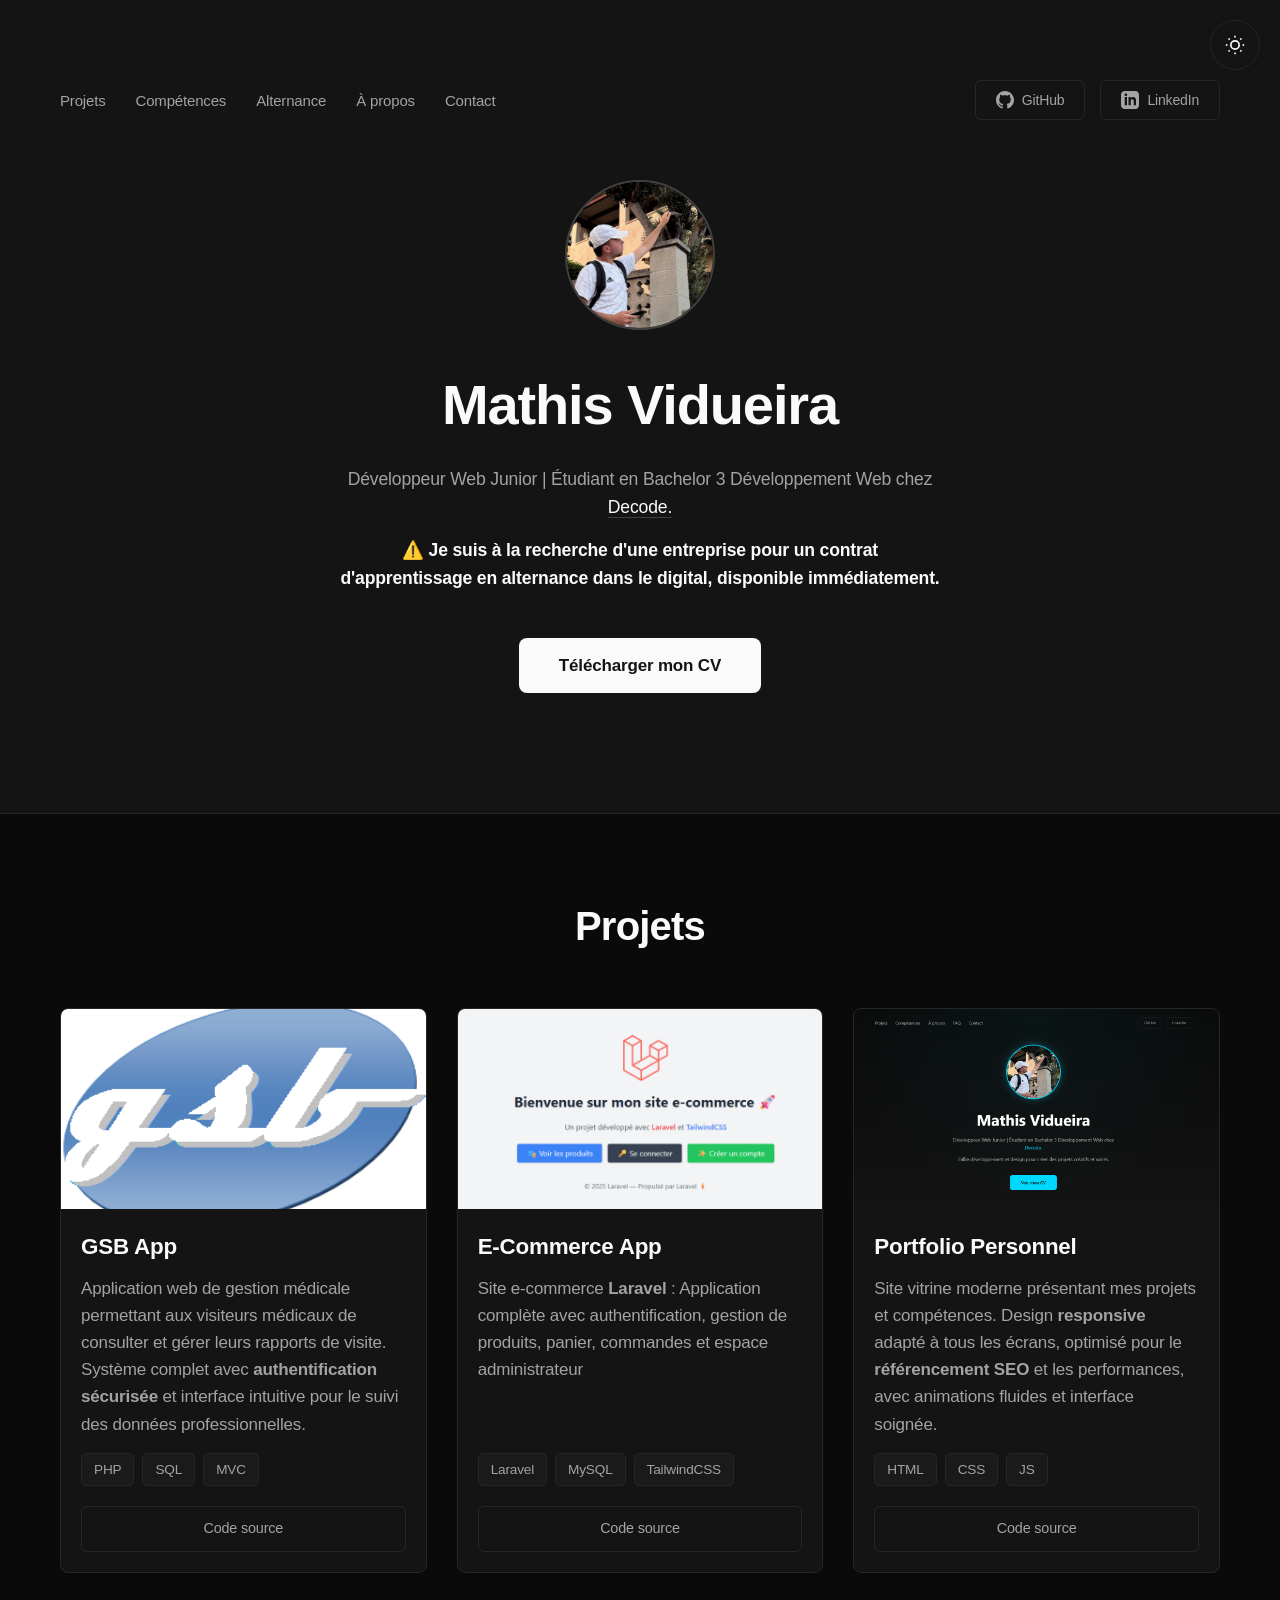
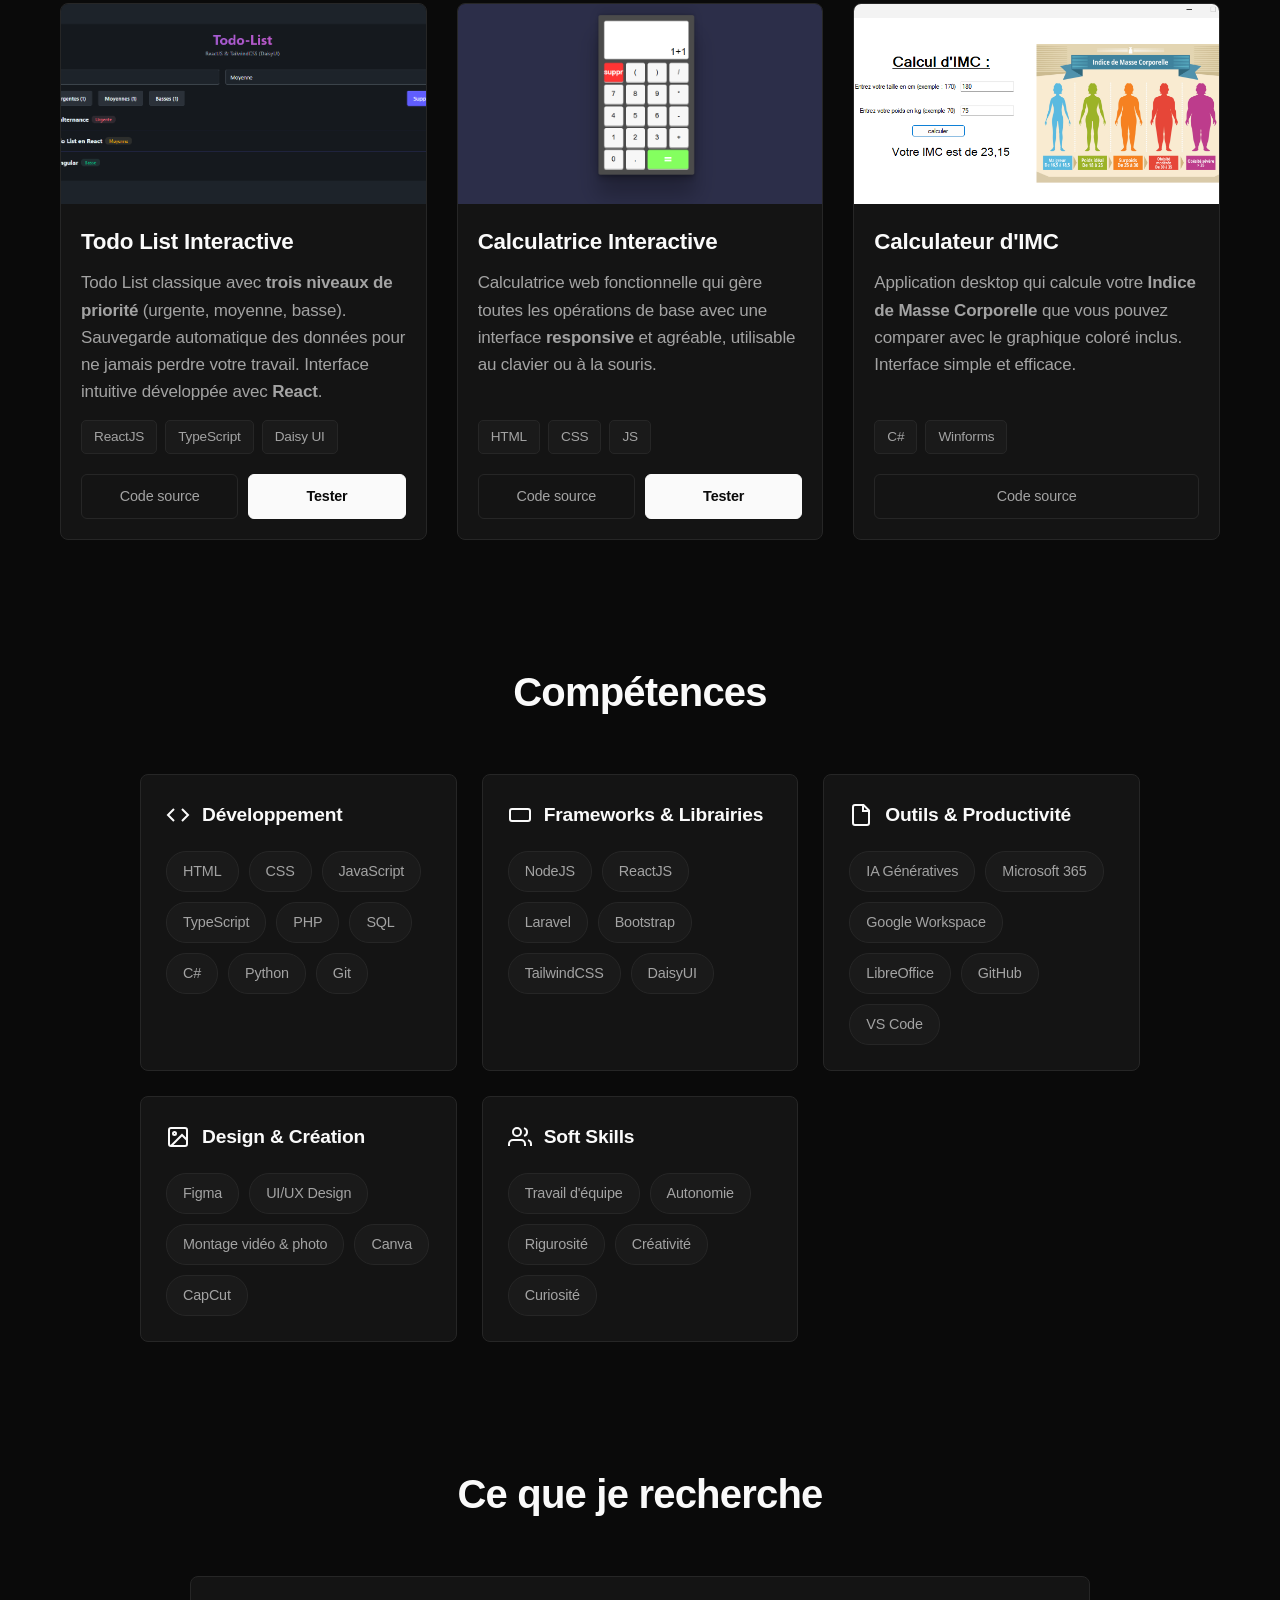
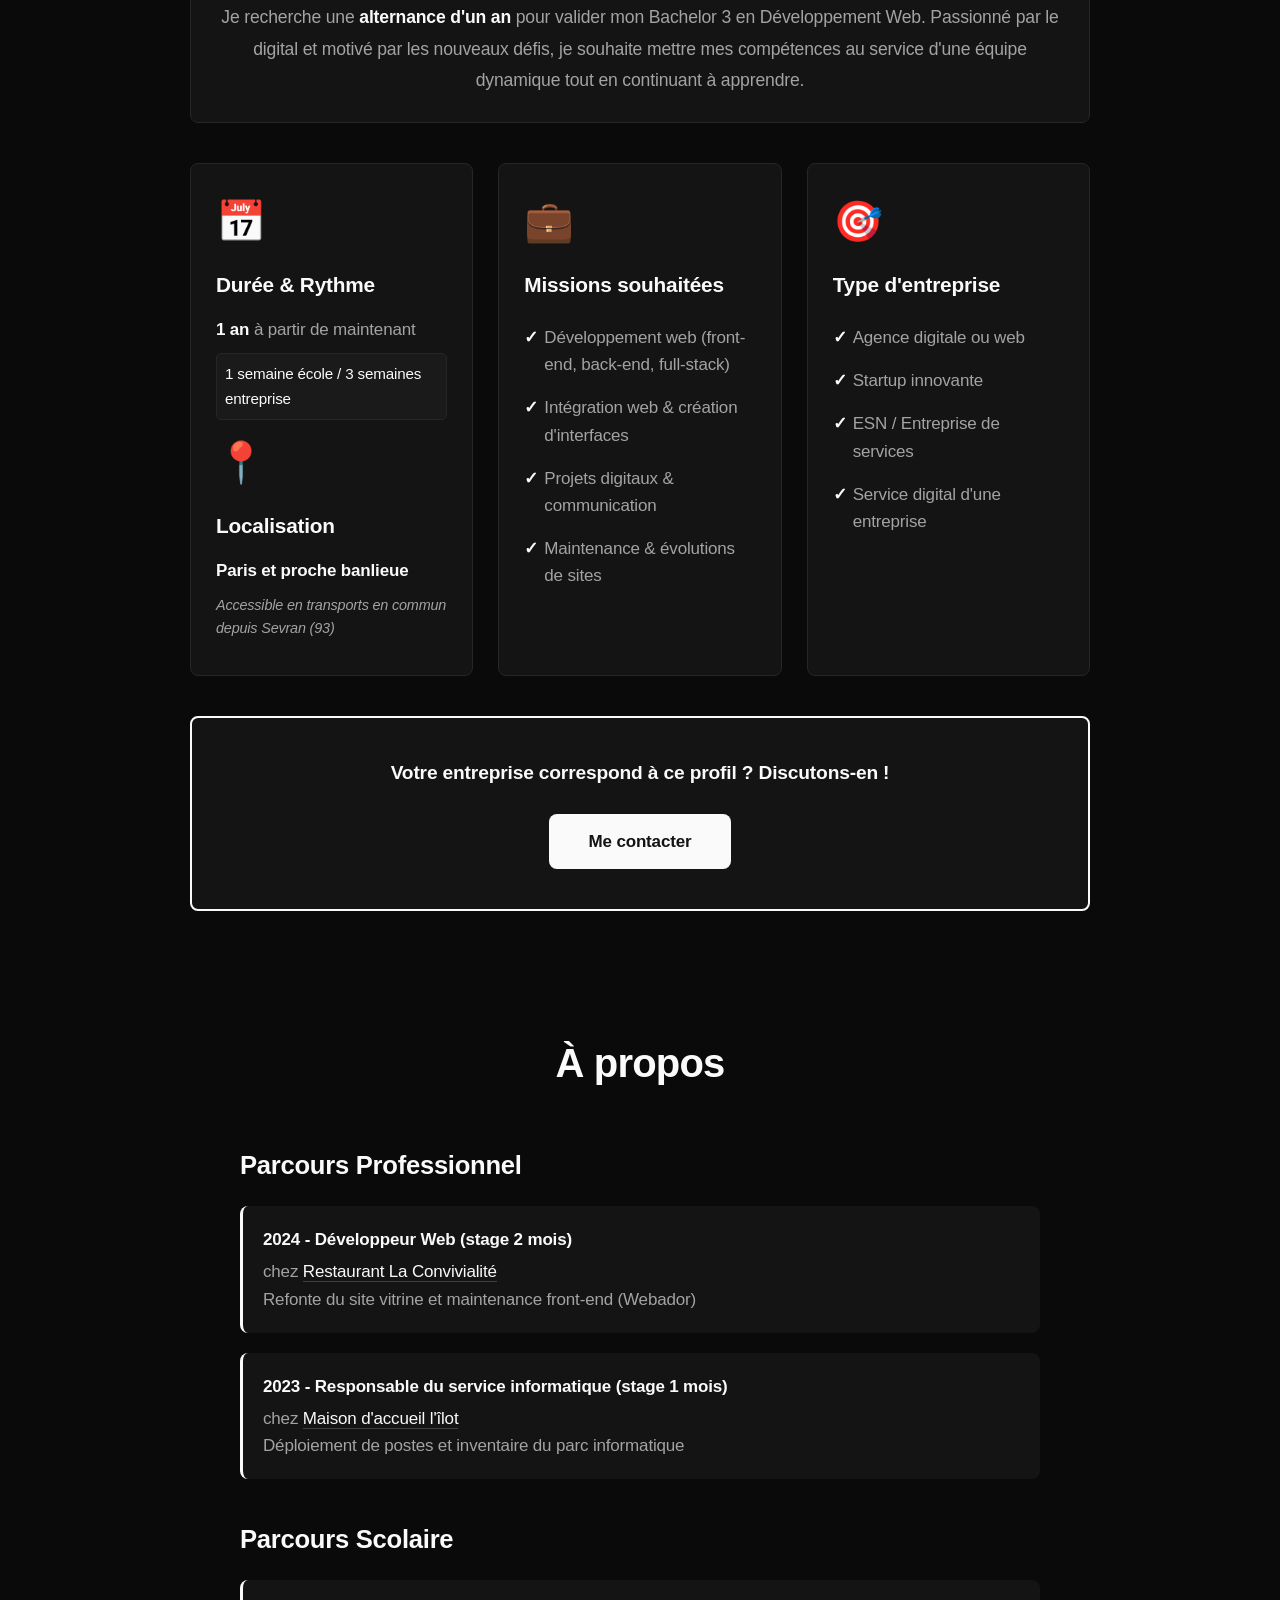
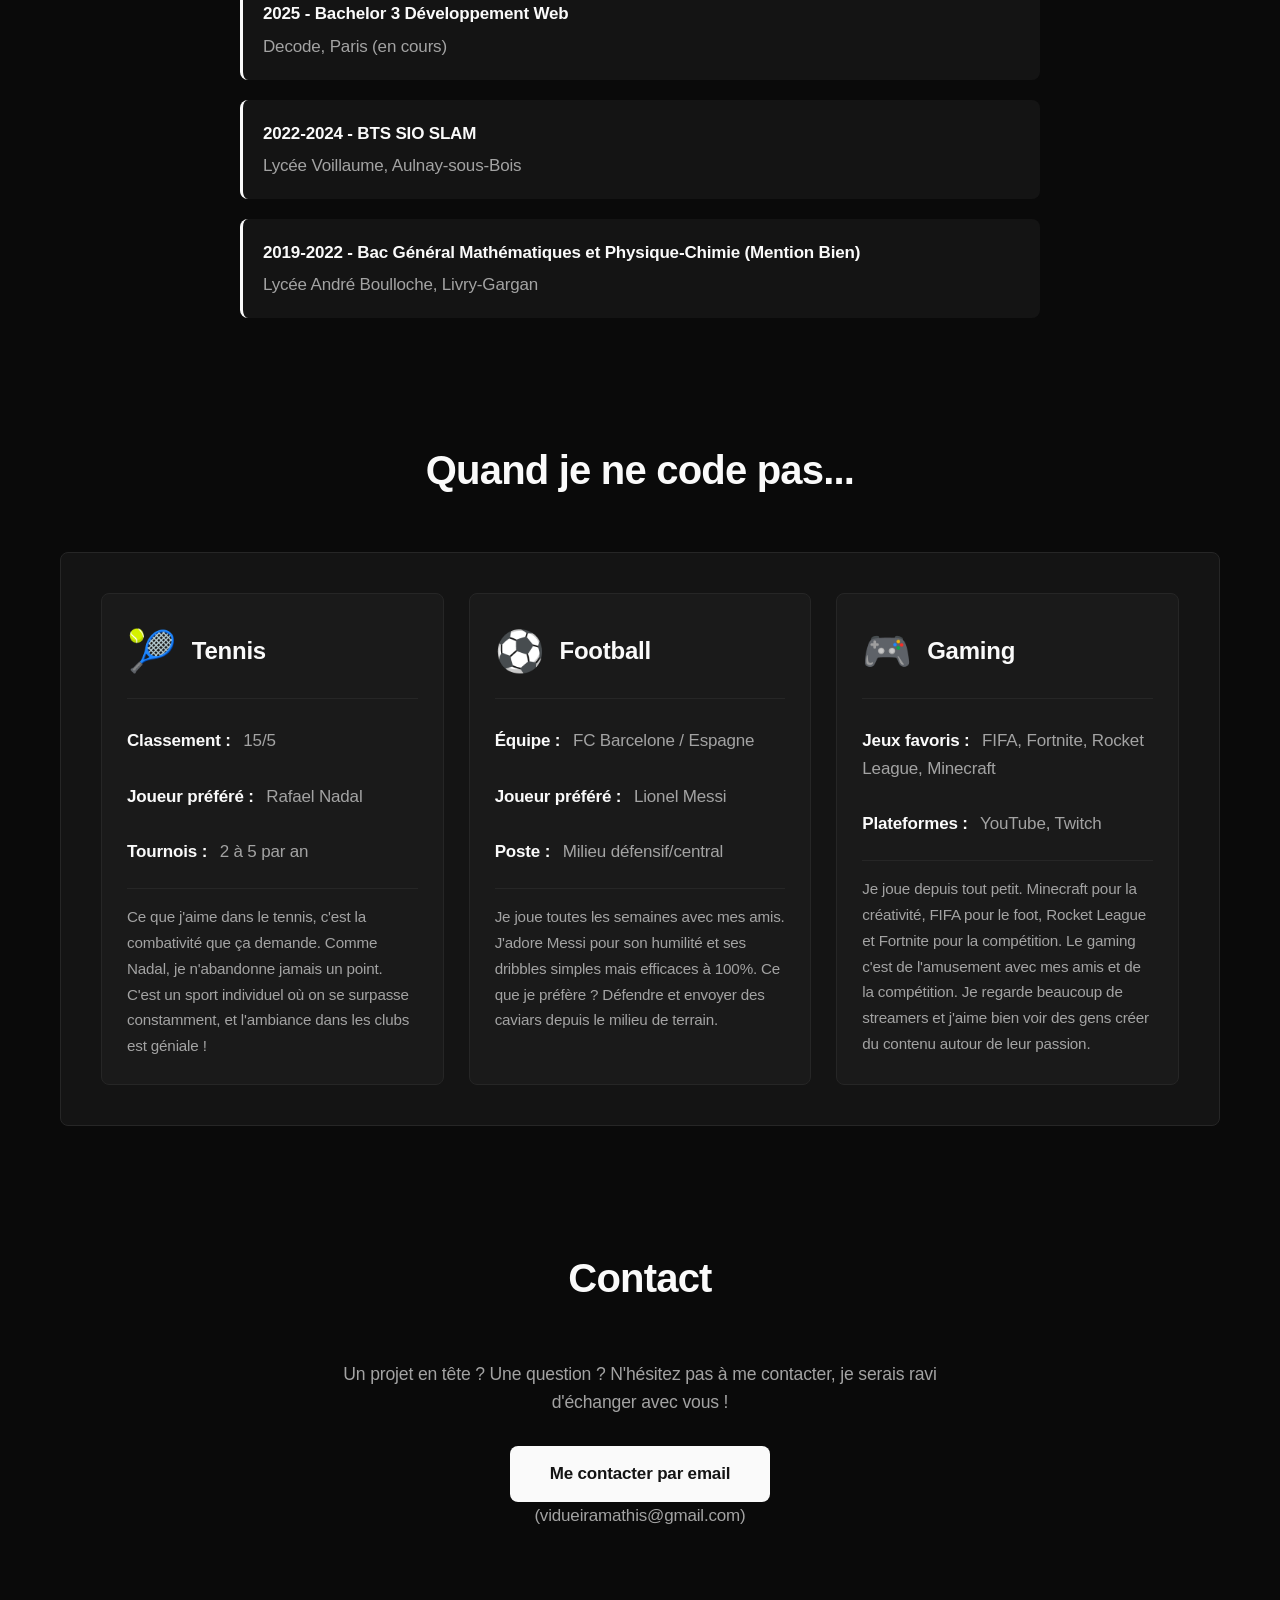
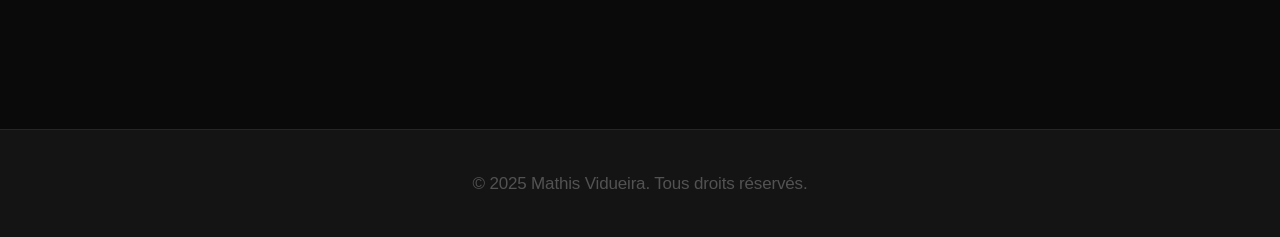
==== index.html @ 39fc4bf5 "new title & favicon" ====
<!DOCTYPE html>
<html lang="fr">
<head>
  <meta charset="UTF-8">
  <meta name="viewport" content="width=device-width, initial-scale=1.0">
  <title>Mathis Vidueira Portfolio</title>
  <meta name="description" content="Portfolio de Mathis Vidueira, développeur web junior. Découvrez ses projets, compétences, parcours et contactez-le.">
  
  <!-- Favicon -->
  <link rel="icon" href="images/favicon/favicon.ico" type="image/x-icon">
  
  <!-- Open Graph pour partage sur réseaux sociaux -->
  <meta property="og:title" content="Mathis Vidueira - Développeur Web Junior">
  <meta property="og:description" content="Portfolio de Mathis Vidueira, développeur web junior passionné par la création de sites modernes et performants.">
  <meta property="og:image" content="https://mathisvidueira.github.io/images/og-image.jpg">
  <meta property="og:url" content="https://mathisvidueira.github.io">
  <meta property="og:type" content="website">
  
  <!-- Twitter Card -->
  <meta name="twitter:card" content="summary_large_image">
  <meta name="twitter:title" content="Mathis Vidueira - Développeur Web Junior">
  <meta name="twitter:description" content="Portfolio de Mathis Vidueira, développeur web junior.">

  <link rel="stylesheet" href="style.css">
</head>

<body>
  <!-- Loader -->
  <div class="preloader">
    <div class="loader"></div>
  </div>

  <!-- Barre de progression au scroll -->
  <div class="scroll-progress" id="scroll-progress"></div>

  <!-- Easter egg -->
  <div class="matrix-message" id="matrix-message">
    🎮 KONAMI CODE ACTIVATED! 🎮<br>
    <small>Press ESC to exit</small>
  </div>

  <!-- Bouton switch thème clair/sombre -->
  <button class="theme-toggle" id="theme-toggle" aria-label="Changer le thème">
    <svg class="sun-icon" xmlns="http://www.w3.org/2000/svg" viewBox="0 0 24 24" fill="none" stroke="currentColor" stroke-width="2">
      <circle cx="12" cy="12" r="5"></circle>
      <line x1="12" y1="1" x2="12" y2="3"></line>
      <line x1="12" y1="21" x2="12" y2="23"></line>
      <line x1="4.22" y1="4.22" x2="5.64" y2="5.64"></line>
      <line x1="18.36" y1="18.36" x2="19.78" y2="19.78"></line>
      <line x1="1" y1="12" x2="3" y2="12"></line>
      <line x1="21" y1="12" x2="23" y2="12"></line>
      <line x1="4.22" y1="19.78" x2="5.64" y2="18.36"></line>
      <line x1="18.36" y1="5.64" x2="19.78" y2="4.22"></line>
    </svg>
    <svg class="moon-icon" xmlns="http://www.w3.org/2000/svg" viewBox="0 0 24 24" fill="none" stroke="currentColor" stroke-width="2">
      <path d="M21 12.79A9 9 0 1 1 11.21 3 7 7 0 0 0 21 12.79z"></path>
    </svg>
  </button>

  <!-- Lien d'accessibilité pour passer au contenu -->
  <a href="#main-content" class="skip-to-main">Aller au contenu principal</a>

  <header>
    <nav aria-label="Navigation principale">
      <ul>
        <li><a href="#projets">Projets</a></li>
        <li><a href="#competences">Compétences</a></li>
        <li><a href="#alternance">Alternance</a></li>
        <li><a href="#a-propos">À propos</a></li>
        <li><a href="#contact">Contact</a></li>
      </ul>
      
      <div class="nav-buttons">
        <a href="https://github.com/siomathisa" target="_blank" class="btn-nav" rel="noopener noreferrer" aria-label="Voir mon profil GitHub">
          <svg xmlns="http://www.w3.org/2000/svg" width="18" height="18" viewBox="0 0 24 24" fill="currentColor">
            <path d="M12 0c-6.626 0-12 5.373-12 12 0 5.302 3.438 9.8 8.207 11.387.599.111.793-.261.793-.577v-2.234c-3.338.726-4.033-1.416-4.033-1.416-.546-1.387-1.333-1.756-1.333-1.756-1.089-.745.083-.729.083-.729 1.205.084 1.839 1.237 1.839 1.237 1.07 1.834 2.807 1.304 3.492.997.107-.775.418-1.305.762-1.604-2.665-.305-5.467-1.334-5.467-5.931 0-1.311.469-2.381 1.236-3.221-.124-.303-.535-1.524.117-3.176 0 0 1.008-.322 3.301 1.23.957-.266 1.983-.399 3.003-.404 1.02.005 2.047.138 3.006.404 2.291-1.552 3.297-1.23 3.297-1.23.653 1.653.242 2.874.118 3.176.77.84 1.235 1.911 1.235 3.221 0 4.609-2.807 5.624-5.479 5.921.43.372.823 1.102.823 2.222v3.293c0 .319.192.694.801.576 4.765-1.589 8.199-6.086 8.199-11.386 0-6.627-5.373-12-12-12z"/>
          </svg>
          GitHub
        </a>
        <a href="https://www.linkedin.com/in/mathis-vidueira/" target="_blank" class="btn-nav" rel="noopener noreferrer" aria-label="Voir mon profil LinkedIn">
          <svg xmlns="http://www.w3.org/2000/svg" width="18" height="18" viewBox="0 0 24 24" fill="currentColor">
            <path d="M19 0h-14c-2.761 0-5 2.239-5 5v14c0 2.761 2.239 5 5 5h14c2.762 0 5-2.239 5-5v-14c0-2.761-2.238-5-5-5zm-11 19h-3v-11h3v11zm-1.5-12.268c-.966 0-1.75-.79-1.75-1.764s.784-1.764 1.75-1.764 1.75.79 1.75 1.764-.783 1.764-1.75 1.764zm13.5 12.268h-3v-5.604c0-3.368-4-3.113-4 0v5.604h-3v-11h3v1.765c1.396-2.586 7-2.777 7 2.476v6.759z"/>
          </svg>
          LinkedIn
        </a>
      </div>
    </nav>

    <img src="images/moi.jpg" alt="Photo de profil de Mathis Vidueira" class="profile-photo" width="150" height="150">

    <h1>Mathis Vidueira</h1>
    <p>
      Développeur Web Junior | Étudiant en Bachelor 3 Développement Web chez
      <a href="https://ecole-decode.fr/" target="_blank" rel="noopener noreferrer">Decode.</a>
    </p>
    <p class="important">
      ⚠️ Je suis à la recherche d'une entreprise pour un contrat d'apprentissage en alternance dans le digital, disponible immédiatement.
    </p>
    <a href="pdf/CV.pdf" class="btn-cv" download="CV-Mathis-Vidueira.pdf" aria-label="Télécharger mon CV en PDF">Télécharger mon CV</a>
  </header>

  <main id="main-content">
    <!-- Projets -->
    <section id="projets">
      <h2>Projets</h2>
      <div class="projets-list">
        <article>
          <img src="images/gsbapp.png" alt="Logo GSB" loading="lazy" width="300" height="200">
          <h3>GSB App</h3>
          <p>
            Application web de gestion médicale permettant aux visiteurs médicaux de consulter et gérer leurs rapports de visite.
            Système complet avec <strong>authentification sécurisée</strong> et interface intuitive pour le suivi des données professionnelles.
          </p>
          <ul class="technos">
            <li>PHP</li>
            <li>SQL</li>
            <li>MVC</li>
          </ul>
          <div class="project-links">
            <a href="https://github.com/siomathisa/btssio_gsb_1_mvc_php" target="_blank" rel="noopener noreferrer" aria-label="Voir le code source du projet sur GitHub">Code source</a>
          </div>
        </article>

        <article>
          <img src="images/ecommerce-app.png" alt="Capture d'écran du projet" loading="lazy" width="300" height="200">
          <h3>E-Commerce App</h3>
          <p>
            Site e-commerce <strong>Laravel</strong> : Application complète avec authentification, gestion de produits, panier,
            commandes et espace administrateur
          </p>
          <ul class="technos">
            <li>Laravel</li>
            <li>MySQL</li>
            <li>TailwindCSS</li>
          </ul>
          <div class="project-links">
            <a href="https://github.com/siomathisa/ecommerce-laravel" target="_blank" rel="noopener noreferrer" aria-label="Voir le code source du projet sur GitHub">Code source</a>
          </div>
        </article>

        <article>
          <img src="images/portfolio.png" alt="Capture d'écran de mon portfolio" loading="lazy" width="300" height="200">
          <h3>Portfolio Personnel</h3>
          <p>
            Site vitrine moderne présentant mes projets et compétences. Design <strong>responsive</strong> adapté à tous les écrans,
            optimisé pour le <strong>référencement SEO</strong> et les performances, avec animations fluides et interface soignée.
          </p>
          <ul class="technos">
            <li>HTML</li>
            <li>CSS</li>
            <li>JS</li>
          </ul>
          <div class="project-links">
            <a href="https://github.com/siomathisa/mathisvidueira-portfolio" target="_blank" rel="noopener noreferrer" aria-label="Voir le code source du projet sur GitHub">Code source</a>
          </div>
        </article>

        <article>
          <img src="images/todolist.png" alt="Capture d'écran du projet" loading="lazy" width="300" height="200">
          <h3>Todo List Interactive</h3>
          <p>
            Todo List classique avec <strong>trois niveaux de priorité</strong> (urgente, moyenne, basse).
            Sauvegarde automatique des données pour ne jamais perdre votre travail. Interface intuitive développée avec <strong>React</strong>.
          </p>
          <ul class="technos">
            <li>ReactJS</li>
            <li>TypeScript</li>
            <li>Daisy UI</li>
          </ul>
          <div class="project-links">
            <a href="https://github.com/siomathisa/todolist_reactjs" target="_blank" rel="noopener noreferrer" aria-label="Voir le code source du projet sur GitHub">Code source</a>
            <a href="https://todolistreactjs-mv.netlify.app/" target="_blank" rel="noopener noreferrer" aria-label="Tester le projet" class="btn-demo">Tester</a>
          </div>
        </article>

        <article>
          <img src="images/calculatrice.png" alt="Capture d'écran du projet" loading="lazy" width="300" height="200">
          <h3>Calculatrice Interactive</h3>
          <p>
            Calculatrice web fonctionnelle qui gère toutes les opérations de base avec une interface <strong>responsive</strong> et agréable,
            utilisable au clavier ou à la souris.
          </p>
          <ul class="technos">
            <li>HTML</li>
            <li>CSS</li>
            <li>JS</li>
          </ul>
          <div class="project-links">
            <a href="https://github.com/siomathisa/calculatrice_js" target="_blank" rel="noopener noreferrer" aria-label="Voir le code source du projet sur GitHub">Code source</a>
            <a href="https://calculatrice-js-nine.vercel.app/" target="_blank" rel="noopener noreferrer" aria-label="Tester le projet" class="btn-demo">Tester</a>
          </div>
        </article>

        <article>
          <img src="images/imcapp.png" alt="Capture d'écran du projet" loading="lazy" width="300" height="200">
          <h3>Calculateur d'IMC</h3>
          <p>
            Application desktop qui calcule votre <strong>Indice de Masse Corporelle</strong>
            que vous pouvez comparer avec le graphique coloré inclus. Interface simple et efficace.
          </p>
          <ul class="technos">
            <li>C#</li>
            <li>Winforms</li>
          </ul>
          <div class="project-links">
            <a href="https://github.com/siomathisa/app_imc_csharp" target="_blank" rel="noopener noreferrer" aria-label="Voir le code source du projet sur GitHub">Code source</a>
          </div>
        </article>
      </div>
    </section>

    <!-- Compétences -->
    <section id="competences">
      <h2>Compétences</h2>
      <div class="competences-container">
        <div class="competences-category">
          <div class="category-header">
            <svg class="category-icon" xmlns="http://www.w3.org/2000/svg" width="24" height="24" viewBox="0 0 24 24" fill="none" stroke="currentColor" stroke-width="2">
              <polyline points="16 18 22 12 16 6"></polyline>
              <polyline points="8 6 2 12 8 18"></polyline>
            </svg>
            <h3>Développement</h3>
          </div>
          <div class="skills-grid">
            <span class="skill-tag">HTML</span>
            <span class="skill-tag">CSS</span>
            <span class="skill-tag">JavaScript</span>
            <span class="skill-tag">TypeScript</span>
            <span class="skill-tag">PHP</span>
            <span class="skill-tag">SQL</span>
            <span class="skill-tag">C#</span>
            <span class="skill-tag">Python</span>
            <span class="skill-tag">Git</span>
          </div>
        </div>

        <div class="competences-category">
          <div class="category-header">
            <svg class="category-icon" xmlns="http://www.w3.org/2000/svg" width="24" height="24" viewBox="0 0 24 24" fill="none" stroke="currentColor" stroke-width="2">
              <rect x="2" y="6" width="20" height="12" rx="2"></rect>
              <path d="M12 12h.01"></path>
            </svg>
            <h3>Frameworks & Librairies</h3>
          </div>
          <div class="skills-grid">
            <span class="skill-tag">NodeJS</span>
            <span class="skill-tag">ReactJS</span>
            <span class="skill-tag">Laravel</span>
            <span class="skill-tag">Bootstrap</span>
            <span class="skill-tag">TailwindCSS</span>
            <span class="skill-tag">DaisyUI</span>
          </div>
        </div>

        <div class="competences-category">
          <div class="category-header">
            <svg class="category-icon" xmlns="http://www.w3.org/2000/svg" width="24" height="24" viewBox="0 0 24 24" fill="none" stroke="currentColor" stroke-width="2">
              <path d="M14.5 2H6a2 2 0 0 0-2 2v16a2 2 0 0 0 2 2h12a2 2 0 0 0 2-2V7.5L14.5 2z"></path>
              <polyline points="14 2 14 8 20 8"></polyline>
            </svg>
            <h3>Outils & Productivité</h3>
          </div>
          <div class="skills-grid">
            <span class="skill-tag">IA Génératives</span>
            <span class="skill-tag">Microsoft 365</span>
            <span class="skill-tag">Google Workspace</span>
            <span class="skill-tag">LibreOffice</span>
            <span class="skill-tag">GitHub</span>
            <span class="skill-tag">VS Code</span>
          </div>
        </div>

        <div class="competences-category">
          <div class="category-header">
            <svg class="category-icon" xmlns="http://www.w3.org/2000/svg" width="24" height="24" viewBox="0 0 24 24" fill="none" stroke="currentColor" stroke-width="2">
              <rect x="3" y="3" width="18" height="18" rx="2" ry="2"></rect>
              <circle cx="8.5" cy="8.5" r="1.5"></circle>
              <polyline points="21 15 16 10 5 21"></polyline>
            </svg>
            <h3>Design & Création</h3>
          </div>
          <div class="skills-grid">
            <span class="skill-tag">Figma</span>
            <span class="skill-tag">UI/UX Design</span>
            <span class="skill-tag">Montage vidéo & photo</span>
            <span class="skill-tag">Canva</span>
            <span class="skill-tag">CapCut</span>
          </div>
        </div>

        <div class="competences-category">
          <div class="category-header">
            <svg class="category-icon" xmlns="http://www.w3.org/2000/svg" width="24" height="24" viewBox="0 0 24 24" fill="none" stroke="currentColor" stroke-width="2">
              <path d="M17 21v-2a4 4 0 0 0-4-4H5a4 4 0 0 0-4 4v2"></path>
              <circle cx="9" cy="7" r="4"></circle>
              <path d="M23 21v-2a4 4 0 0 0-3-3.87m-4-12a4 4 0 0 1 0 7.75"></path>
            </svg>
            <h3>Soft Skills</h3>
          </div>
          <div class="skills-grid">
            <span class="skill-tag">Travail d'équipe</span>
            <span class="skill-tag">Autonomie</span>
            <span class="skill-tag">Rigurosité</span>
            <span class="skill-tag">Créativité</span>
            <span class="skill-tag">Curiosité</span>
          </div>
        </div>
      </div>
    </section>

    <!-- Alternance -->
    <section id="alternance">
      <h2>Ce que je recherche</h2>
      <div class="alternance-container">
        <div class="alternance-intro">
          <p>
            Je recherche une <strong>alternance d'un an</strong> pour valider mon Bachelor 3 en Développement Web.
            Passionné par le digital et motivé par les nouveaux défis, je souhaite mettre mes compétences au service
            d'une équipe dynamique tout en continuant à apprendre.
          </p>
        </div>

        <div class="alternance-grid">
          <div class="alternance-card">
            <div class="alternance-icon">📅</div>
            <h3>Durée & Rythme</h3>
            <p><strong>1 an</strong> à partir de maintenant</p>
            <p class="rythme">1 semaine école / 3 semaines entreprise</p>
            
            <div class="alternance-icon">📍</div>
            <h3>Localisation</h3>
            <p><strong>Paris et proche banlieue</strong></p>
            <p class="localisation-detail">Accessible en transports en commun depuis Sevran (93)</p>
          </div>

          <div class="alternance-card">
            <div class="alternance-icon">💼</div>
            <h3>Missions souhaitées</h3>
            <ul>
              <li>Développement web (front-end, back-end, full-stack)</li>
              <li>Intégration web & création d'interfaces</li>
              <li>Projets digitaux & communication</li>
              <li>Maintenance & évolutions de sites</li>
            </ul>
          </div>

          <div class="alternance-card">
            <div class="alternance-icon">🎯</div>
            <h3>Type d'entreprise</h3>
            <ul>
              <li>Agence digitale ou web</li>
              <li>Startup innovante</li>
              <li>ESN / Entreprise de services</li>
              <li>Service digital d'une entreprise</li>
            </ul>
          </div>
        </div>

        <div class="alternance-cta">
          <p>Votre entreprise correspond à ce profil ? Discutons-en !</p>
          <a href="#contact" class="btn-contact">Me contacter</a>
        </div>
      </div>
    </section>

    <!-- À propos -->
    <section id="a-propos">
      <h2>À propos</h2>
      <div class="parcours">
        <h3>Parcours Professionnel</h3>
        <ul>
          <li>
            <strong>2024 - Développeur Web (stage 2 mois)</strong> chez
            <a href="https://share.google/seSLNIs3xXia0CaO8" target="_blank" rel="noopener noreferrer">Restaurant La Convivialité</a>
            <br>
            Refonte du site vitrine et maintenance front-end (Webador)
          </li>
          <li>
            <strong>2023 - Responsable du service informatique (stage 1 mois)</strong> chez
            <a href="https://www.ilot.asso.fr/" target="_blank" rel="noopener noreferrer">Maison d'accueil l'îlot</a>
            <br>
            Déploiement de postes et inventaire du parc informatique
          </li>
        </ul>
        
        <h3>Parcours Scolaire</h3>
        <ul>
          <li>
            <strong>2025 - Bachelor 3 Développement Web</strong> Decode, Paris (en cours)
          </li>
          <li>
            <strong>2022-2024 - BTS SIO SLAM</strong> Lycée Voillaume, Aulnay-sous-Bois
          </li>
          <li>
            <strong>2019-2022 - Bac Général Mathématiques et Physique-Chimie (Mention Bien)</strong>
            Lycée André Boulloche, Livry-Gargan
          </li>
        </ul>
      </div>
    </section>

    <!-- Centres d'intérêt -->
    <section id="centres-interet">
      <h2>Quand je ne code pas...</h2>

      <div class="interests-container">
        <div class="interests-grid-full">
          <div class="interest-card-full">
            <div class="card-header">
              <span class="interest-icon-large">🎾</span>
              <h3>Tennis</h3>
            </div>
            <div class="card-content">
              <div class="info-item"><strong>Classement :</strong> 15/5</div>
              <div class="info-item"><strong>Joueur préféré :</strong> Rafael Nadal</div>
              <div class="info-item"><strong>Tournois :</strong> 2 à 5 par an</div>

              <p class="passion-text">
                Ce que j'aime dans le tennis, c'est la combativité que ça demande. Comme Nadal, je n'abandonne jamais un point. C'est un
                sport individuel où on se surpasse constamment, et l'ambiance dans les clubs est géniale !
              </p>
            </div>
          </div>

          <div class="interest-card-full">
            <div class="card-header">
              <span class="interest-icon-large">⚽</span>
              <h3>Football</h3>
            </div>
            <div class="card-content">
              <div class="info-item"><strong>Équipe :</strong> FC Barcelone / Espagne</div>
              <div class="info-item"><strong>Joueur préféré :</strong> Lionel Messi</div>
              <div class="info-item"><strong>Poste :</strong> Milieu défensif/central</div>
              
              <p class="passion-text">
                Je joue toutes les semaines avec mes amis. J'adore Messi pour son humilité et ses dribbles simples mais efficaces à 100%.
                Ce que je préfère ? Défendre et envoyer des caviars depuis le milieu de terrain.
              </p>
            </div>
          </div>

          <div class="interest-card-full">
            <div class="card-header">
              <span class="interest-icon-large">🎮</span>
              <h3>Gaming</h3>
            </div>
            <div class="card-content">
              <div class="info-item"><strong>Jeux favoris :</strong> FIFA, Fortnite, Rocket League, Minecraft</div>
              <div class="info-item"><strong>Plateformes :</strong> YouTube, Twitch</div>
              
              <p class="passion-text">
                Je joue depuis tout petit. Minecraft pour la créativité, FIFA pour le foot, Rocket League et Fortnite pour la compétition. Le gaming
                c'est de l'amusement avec mes amis et de la compétition. Je regarde beaucoup de streamers et j'aime bien voir des gens
                créer du contenu autour de leur passion.
              </p>
            </div>
          </div>
        </div>
      </div>
    </section>

    <!-- Contact -->
    <section id="contact">
      <h2>Contact</h2>
      <p>
        Un projet en tête ? Une question ? N'hésitez pas à me contacter, je serais ravi d'échanger avec vous !
      </p>
      <a href="mailto:vidueiramathis@gmail.com" class="btn-contact" aria-label="M'envoyer un email">Me contacter par email</a><br> (vidueiramathis@gmail.com)
    </section>
  </main>

  <!-- Bouton retour en haut -->
  <button id="scroll-to-top" class="scroll-to-top" aria-label="Retour en haut de la page" title="Retour en haut">↑</button>

  <footer>
    <p>&copy; 2025 Mathis Vidueira. Tous droits réservés.</p>
  </footer>

  <script src="script.js"></script>
</body>
</html>
---- style.css ----
/* ========================================
   RESET & VARIABLES CSS
   ======================================== */
*, ::before, ::after {
  margin: 0;
  padding: 0;
  box-sizing: border-box;
}

:root {
  /* Couleurs thème sombre (par défaut) */
  --bg-primary: #0a0a0a;
  --bg-secondary: #141414;
  --bg-tertiary: #1a1a1a;
  
  --text-primary: #fafafa;
  --text-secondary: #a3a3a3;
  --text-tertiary: #525252;
  
  --border-light: #262626;
  --border-medium: #404040;
  
  --accent: #e5e5e5;
  
  /* Espacements réutilisables */
  --spacing-xs: 8px;
  --spacing-sm: 15px;
  --spacing-md: 25px;
  --spacing-lg: 40px;
  --spacing-xl: 80px;
  
  --border-radius: 8px;
  --transition: all 0.3s ease;
}

/* Thème clair */
[data-theme="light"] {
  --bg-primary: #fafafa;
  --bg-secondary: #ffffff;
  --bg-tertiary: #f5f5f5;
  
  --text-primary: #0a0a0a;
  --text-secondary: #525252;
  --text-tertiary: #a3a3a3;
  
  --border-light: #e5e5e5;
  --border-medium: #d4d4d4;
  
  --accent: #171717;
}

html {
  scroll-behavior: smooth;
}

body {
  font-family: Inter, -apple-system, BlinkMacSystemFont, 'Segoe UI', Roboto, sans-serif;
  background: var(--bg-primary);
  color: var(--text-secondary);
  line-height: 1.6;
  overflow-x: hidden;
  font-size: 17px;
  letter-spacing: -0.01em;
}

/* Transitions globales pour le changement de thème */
*, body {
  transition: background-color 0.5s ease, color 0.5s ease, border-color 0.5s ease;
}

/* ========================================
   BARRE DE PROGRESSION & PRELOADER
   ======================================== */
.scroll-progress {
  position: fixed;
  top: 0;
  left: 0;
  height: 3px;
  background: var(--text-primary);
  z-index: 10000;
  width: 0%;
  transition: width 0.1s ease;
}

.preloader {
  position: fixed;
  inset: 0;
  background: var(--bg-primary);
  display: flex;
  align-items: center;
  justify-content: center;
  z-index: 99999;
  transition: opacity 0.5s ease, visibility 0.5s ease;
}

.preloader.hidden {
  opacity: 0;
  visibility: hidden;
}

.loader {
  width: 50px;
  height: 50px;
  border: 3px solid var(--border-light);
  border-top-color: var(--text-primary);
  border-radius: 50%;
  animation: spin 1s linear infinite;
}

@keyframes spin {
  to { transform: rotate(360deg); }
}

/* ========================================
   MODE MATRIX (Easter Egg Konami Code)
   ======================================== */
body.matrix-mode {
  background: #000 !important;
  color: #0f0 !important;
}

body.matrix-mode * {
  color: #0f0 !important;
  border-color: #0f0 !important;
}

body.matrix-mode .theme-toggle,
body.matrix-mode .scroll-progress,
body.matrix-mode .btn-cv,
body.matrix-mode .btn-contact,
body.matrix-mode .btn-demo {
  background: #0f0 !important;
  color: #000 !important;
}

.matrix-message {
  position: fixed;
  top: 50%;
  left: 50%;
  transform: translate(-50%, -50%);
  background: #000;
  color: #0f0;
  padding: 30px 50px;
  border: 2px solid #0f0;
  border-radius: 8px;
  font-family: 'Courier New', monospace;
  font-size: 1.5rem;
  z-index: 100000;
  text-align: center;
  animation: glitch 0.3s infinite;
  display: none;
}

.matrix-message.show {
  display: block;
}

@keyframes glitch {
  0%, 100% { transform: translate(-50%, -50%); }
  25% { transform: translate(-48%, -50%); }
  50% { transform: translate(-50%, -52%); }
  75% { transform: translate(-52%, -50%); }
}

/* ========================================
   BOUTON DE CHANGEMENT DE THÈME
   ======================================== */
.theme-toggle {
  position: fixed;
  top: 20px;
  right: 20px;
  width: 50px;
  height: 50px;
  background: var(--bg-secondary);
  border: 1px solid var(--border-light);
  border-radius: 50%;
  cursor: pointer;
  z-index: 9999;
  display: flex;
  align-items: center;
  justify-content: center;
  transition: var(--transition);
}

.theme-toggle:hover {
  border-color: var(--text-primary);
  transform: translateY(-2px);
}

.theme-toggle svg {
  width: 20px;
  height: 20px;
  color: var(--text-primary);
}

/* Gestion de l'affichage des icônes selon le thème */
.theme-toggle .sun-icon { display: block; }
.theme-toggle .moon-icon { display: none; }

[data-theme="light"] .theme-toggle .sun-icon { display: none; }
[data-theme="light"] .theme-toggle .moon-icon { display: block; }

/* ========================================
   CLASSES UTILITAIRES
   ======================================== */
.important {
  color: var(--text-primary);
  font-weight: 600;
  margin-top: 10px;
}

.skip-to-main {
  position: absolute;
  top: -100px;
  left: 10px;
  background: var(--text-primary);
  color: var(--bg-secondary);
  padding: 10px 20px;
  text-decoration: none;
  z-index: 100;
  border-radius: 5px;
  transition: var(--transition);
}

.skip-to-main:focus { top: 10px; }

/* ========================================
   ANIMATIONS
   ======================================== */
@keyframes fadeInUp {
  from {
    opacity: 0;
    transform: translateY(30px);
  }
  to {
    opacity: 1;
    transform: translateY(0);
  }
}

@keyframes fadeInImage {
  from { opacity: 0; }
  to { opacity: 1; }
}

/* ========================================
   HEADER & NAVIGATION
   ======================================== */
header {
  background: var(--bg-secondary);
  padding: var(--spacing-xl) 20px 120px;
  text-align: center;
  border-bottom: 1px solid var(--border-light);
}

.profile-photo {
  width: 150px;
  height: 150px;
  border-radius: 50%;
  border: 2px solid var(--border-medium);
  margin: 0 auto 30px;
  display: block;
  object-fit: cover;
  animation: fadeInUp 0.8s ease-out 0.2s backwards;
  transition: var(--transition);
}

.profile-photo:hover {
  transform: scale(1.03);
  border-color: var(--text-primary);
}

header h1 {
  font-size: 3.5rem;
  color: var(--text-primary);
  margin: 30px 0 var(--spacing-sm);
  font-weight: 700;
  letter-spacing: -0.02em;
  animation: fadeInUp 0.8s ease-out 0.3s backwards;
}

header p {
  color: var(--text-secondary);
  max-width: 600px;
  margin: 0 auto var(--spacing-sm);
  font-size: 1.1rem;
  animation: fadeInUp 0.8s ease-out 0.4s backwards;
}

header p a {
  color: var(--text-primary);
  text-decoration: none;
  transition: var(--transition);
  border-bottom: 1px solid var(--border-medium);
}

header p a:hover {
  border-bottom-color: var(--text-primary);
}

nav {
  display: flex;
  justify-content: space-between;
  align-items: center;
  max-width: 1200px;
  margin: 0 auto 60px;
  padding: 0 20px;
}

nav ul {
  display: flex;
  gap: 30px;
  list-style: none;
}

nav ul li a {
  color: var(--text-secondary);
  text-decoration: none;
  transition: var(--transition);
  font-size: 15px;
  position: relative;
}

/* Petit effet de soulignement au survol */
nav ul li a::after {
  content: '';
  position: absolute;
  bottom: -5px;
  left: 0;
  width: 0;
  height: 1px;
  background: var(--text-primary);
  transition: var(--transition);
}

nav ul li a:hover { color: var(--text-primary); }
nav ul li a:hover::after { width: 100%; }

.nav-buttons {
  display: flex;
  gap: var(--spacing-sm);
}

.btn-nav {
  display: flex;
  align-items: center;
  gap: var(--spacing-xs);
  padding: var(--spacing-xs) 20px;
  background: transparent;
  border: 1px solid var(--border-light);
  color: var(--text-secondary);
  text-decoration: none;
  border-radius: 6px;
  transition: var(--transition);
  font-size: 14px;
}

.btn-nav:hover {
  border-color: var(--text-primary);
  color: var(--text-primary);
  transform: translateY(-2px);
}

.btn-nav svg {
  flex-shrink: 0;
  transition: var(--transition);
}

.btn-nav:hover svg {
  transform: scale(1.05);
}

/* ========================================
   BOUTONS PRINCIPAUX
   ======================================== */
.btn-cv,
.btn-contact {
  display: inline-block;
  padding: 14px var(--spacing-lg);
  background: var(--text-primary);
  color: var(--bg-secondary);
  text-decoration: none;
  border-radius: var(--spacing-xs);
  font-weight: 600;
  transition: var(--transition);
  letter-spacing: -0.01em;
}

.btn-cv {
  margin-top: 30px;
  animation: fadeInUp 0.8s ease-out 0.6s backwards;
}

.btn-cv:hover,
.btn-contact:hover {
  transform: translateY(-3px);
  background: var(--accent);
}

/* ========================================
   SECTIONS PRINCIPALES
   ======================================== */
main {
  max-width: 1200px;
  margin: 0 auto;
  padding: var(--spacing-xl) 20px;
}

section {
  margin-bottom: 120px;
  opacity: 0;
  animation: fadeInUp 0.8s ease-out forwards;
}

/* Animation en cascade pour chaque section */
section:nth-child(1) { animation-delay: 0.1s; }
section:nth-child(2) { animation-delay: 0.2s; }
section:nth-child(3) { animation-delay: 0.3s; }
section:nth-child(4) { animation-delay: 0.4s; }
section:nth-child(5) { animation-delay: 0.5s; }
section:nth-child(6) { animation-delay: 0.6s; }

section h2 {
  font-size: 2.5rem;
  color: var(--text-primary);
  margin-bottom: 50px;
  text-align: center;
  letter-spacing: -0.02em;
  font-weight: 700;
}

/* ========================================
   GRILLE DE PROJETS
   ======================================== */
.projets-list {
  display: grid;
  grid-template-columns: repeat(auto-fit, minmax(300px, 1fr));
  gap: 30px;
  margin-bottom: 50px;
}

.projets-list article {
  background: var(--bg-secondary);
  border: 1px solid var(--border-light);
  border-radius: var(--border-radius);
  overflow: hidden;
  transition: transform 0.3s ease, border-color 0.3s ease;
  display: flex;
  flex-direction: column;
}

.projets-list article:hover {
  transform: translateY(-5px);
  border-color: var(--text-primary);
}

.projets-list article img {
  width: 100%;
  height: 200px;
  object-fit: cover;
  transition: transform 0.5s ease, opacity 0.3s ease;
  aspect-ratio: 3/2;
  background: var(--bg-tertiary);
  opacity: 0;
}

/* Petit effet grayscale en mode clair */
[data-theme="light"] .projets-list article img {
  filter: grayscale(20%);
}

.projets-list article img[loading="lazy"] {
  animation: fadeInImage 0.5s ease forwards;
}

.projets-list article:hover img {
  transform: scale(1.05);
}

.projets-list article h3 {
  color: var(--text-primary);
  font-size: 1.4rem;
  font-weight: 600;
  margin: 20px 20px 10px;
  letter-spacing: -0.01em;
}

.projets-list article p {
  margin: 0 20px var(--spacing-sm);
  color: var(--text-secondary);
  flex-grow: 1;
  line-height: 1.6;
}

.technos {
  display: flex;
  flex-wrap: wrap;
  gap: var(--spacing-xs);
  list-style: none;
  margin: 0 20px 20px;
}

.technos li {
  padding: 5px 12px;
  background: var(--bg-tertiary);
  border: 1px solid var(--border-light);
  border-radius: 5px;
  font-size: 0.85rem;
  color: var(--text-secondary);
  transition: var(--transition);
}

.technos li:hover {
  border-color: var(--border-medium);
  color: var(--text-primary);
}

.project-links {
  display: flex;
  gap: 10px;
  padding: 0 20px 20px;
}

.project-links a {
  flex: 1;
  text-align: center;
  padding: 10px;
  background: transparent;
  border: 1px solid var(--border-light);
  color: var(--text-secondary);
  text-decoration: none;
  border-radius: 6px;
  transition: var(--transition);
  font-size: 0.9rem;
}

.project-links a:hover {
  border-color: var(--text-primary);
  color: var(--text-primary);
  transform: translateY(-2px);
}

.project-links .btn-demo {
  background: var(--text-primary);
  color: var(--bg-primary);
  border-color: var(--text-primary);
  font-weight: 600;
}

.project-links .btn-demo:hover {
  background: var(--accent);
  color: var(--bg-primary);
  transform: translateY(-2px);
}

/* ========================================
   COMPÉTENCES
   ======================================== */
.competences-container {
  display: grid;
  grid-template-columns: repeat(auto-fit, minmax(280px, 1fr));
  gap: var(--spacing-md);
  max-width: 1000px;
  margin: 0 auto;
}

.competences-category {
  background: var(--bg-secondary);
  border: 1px solid var(--border-light);
  border-radius: var(--border-radius);
  padding: var(--spacing-md);
  transition: transform 0.3s ease, border-color 0.3s ease;
}

.competences-category:hover {
  border-color: var(--text-primary);
  transform: translateY(-5px);
}

.category-header {
  display: flex;
  align-items: center;
  gap: 12px;
  margin-bottom: 20px;
}

.category-icon {
  color: var(--text-primary);
  flex-shrink: 0;
}

.category-header h3 {
  color: var(--text-primary);
  font-size: 1.2rem;
  font-weight: 600;
  margin: 0;
  letter-spacing: -0.01em;
}

.skills-grid {
  display: flex;
  flex-wrap: wrap;
  gap: 10px;
}

.skill-tag {
  padding: var(--spacing-xs) 16px;
  background: var(--bg-tertiary);
  border: 1px solid var(--border-light);
  border-radius: 20px;
  font-size: 0.9rem;
  color: var(--text-secondary);
  transition: var(--transition);
  cursor: default;
}

.skill-tag:hover {
  border-color: var(--border-medium);
  color: var(--text-primary);
  transform: translateY(-2px);
}

/* ========================================
   SECTION ALTERNANCE
   ======================================== */
.alternance-container {
  max-width: 900px;
  margin: 0 auto;
}

.alternance-intro {
  text-align: center;
  margin-bottom: var(--spacing-lg);
  padding: var(--spacing-md);
  background: var(--bg-secondary);
  border: 1px solid var(--border-light);
  border-radius: var(--border-radius);
}

.alternance-intro p {
  font-size: 1.1rem;
  line-height: 1.8;
  color: var(--text-secondary);
}

.alternance-intro strong {
  color: var(--text-primary);
  font-weight: 600;
}

.alternance-grid {
  display: grid;
  grid-template-columns: repeat(auto-fit, minmax(250px, 1fr));
  gap: var(--spacing-md);
  margin-bottom: var(--spacing-lg);
}

.alternance-card {
  background: var(--bg-secondary);
  border: 1px solid var(--border-light);
  border-radius: var(--border-radius);
  padding: var(--spacing-md);
  transition: transform 0.3s ease, border-color 0.3s ease;
}

.alternance-card:hover {
  border-color: var(--text-primary);
  transform: translateY(-5px);
}

.alternance-icon {
  font-size: 2.5rem;
  margin-bottom: var(--spacing-sm);
}

.alternance-card h3 {
  color: var(--text-primary);
  font-size: 1.3rem;
  font-weight: 600;
  margin-bottom: var(--spacing-sm);
  letter-spacing: -0.01em;
}

.alternance-card p {
  color: var(--text-secondary);
  margin-bottom: 10px;
}

.alternance-card strong {
  color: var(--text-primary);
  font-weight: 600;
}

.alternance-card .rythme {
  color: var(--text-primary);
  font-size: 0.95rem;
  padding: var(--spacing-xs);
  background: var(--bg-tertiary);
  border: 1px solid var(--border-light);
  border-radius: 5px;
  display: inline-block;
}

.alternance-card .localisation-detail {
  font-size: 0.9rem;
  font-style: italic;
}

.alternance-card ul {
  list-style: none;
  padding: 0;
}

.alternance-card ul li {
  color: var(--text-secondary);
  padding: var(--spacing-xs) 0;
  padding-left: 20px;
  position: relative;
}

.alternance-card ul li::before {
  content: '✓';
  position: absolute;
  left: 0;
  color: var(--text-primary);
  font-weight: 700;
}

.alternance-cta {
  text-align: center;
  padding: var(--spacing-lg);
  background: var(--bg-secondary);
  border: 2px solid var(--text-primary);
  border-radius: var(--border-radius);
  margin-top: var(--spacing-lg);
  transition: var(--transition);
}

.alternance-cta:hover {
  transform: translateY(-3px);
}

.alternance-cta p {
  font-size: 1.2rem;
  color: var(--text-primary);
  margin-bottom: var(--spacing-md);
  font-weight: 600;
}

/* ========================================
   À PROPOS - PARCOURS
   ======================================== */
.parcours {
  max-width: 800px;
  margin: 0 auto;
}

.parcours h3 {
  color: var(--text-primary);
  font-size: 1.6rem;
  font-weight: 600;
  margin: var(--spacing-lg) 0 20px;
  letter-spacing: -0.01em;
}

.parcours h3:first-child {
  margin-top: 0;
}

.parcours ul {
  list-style: none;
}

.parcours ul li {
  background: var(--bg-secondary);
  border-left: 3px solid var(--text-primary);
  padding: 20px;
  margin-bottom: 20px;
  border-radius: var(--spacing-xs);
  transition: transform 0.3s ease;
}

.parcours ul li:hover {
  transform: translateX(8px);
}

.parcours strong {
  color: var(--text-primary);
  display: block;
  margin-bottom: 5px;
  font-weight: 600;
}

.parcours li a {
  color: var(--text-primary);
  text-decoration: none;
  transition: var(--transition);
  border-bottom: 1px solid var(--border-medium);
}

.parcours li a:hover {
  border-bottom-color: var(--text-primary);
}

/* ========================================
   CONTACT
   ======================================== */
#contact {
  text-align: center;
}

#contact p {
  max-width: 600px;
  margin: 0 auto 30px;
  font-size: 1.1rem;
}

/* ========================================
   CENTRES D'INTÉRÊT
   ======================================== */
.interests-container {
  background: var(--bg-secondary);
  border: 1px solid var(--border-light);
  border-radius: var(--border-radius);
  padding: var(--spacing-lg);
}

.interests-grid-full {
  display: grid;
  grid-template-columns: repeat(auto-fit, minmax(280px, 1fr));
  gap: var(--spacing-md);
}

.interest-card-full {
  background: var(--bg-tertiary);
  border: 1px solid var(--border-light);
  border-radius: var(--border-radius);
  padding: var(--spacing-md);
  transition: transform 0.3s ease, border-color 0.3s ease;
}

.interest-card-full:hover {
  transform: translateY(-5px);
  border-color: var(--text-primary);
}

.card-header {
  display: flex;
  align-items: center;
  gap: var(--spacing-sm);
  margin-bottom: 20px;
  padding-bottom: var(--spacing-sm);
  border-bottom: 1px solid var(--border-light);
}

.interest-icon-large {
  font-size: 2.5rem;
}

.card-header h3 {
  color: var(--text-primary);
  font-size: 1.5rem;
  font-weight: 600;
  margin: 0;
  letter-spacing: -0.01em;
}

.card-content {
  color: var(--text-secondary);
}

.info-item {
  margin-bottom: 12px;
  padding: var(--spacing-xs) 0;
}

.info-item strong {
  color: var(--text-primary);
  margin-right: var(--spacing-xs);
  font-weight: 600;
}

.passion-text {
  margin-top: var(--spacing-sm);
  padding-top: var(--spacing-sm);
  border-top: 1px solid var(--border-light);
  line-height: 1.7;
  font-size: 0.95rem;
}

/* ========================================
   BOUTON RETOUR EN HAUT & FOOTER
   ======================================== */
.scroll-to-top {
  position: fixed;
  bottom: 30px;
  right: 30px;
  width: 50px;
  height: 50px;
  background: var(--text-primary);
  color: var(--bg-secondary);
  border: none;
  border-radius: 50%;
  font-size: 1.5rem;
  cursor: pointer;
  opacity: 0;
  visibility: hidden;
  transition: var(--transition);
  z-index: 1000;
}

.scroll-to-top.visible {
  opacity: 1;
  visibility: visible;
}

.scroll-to-top:hover {
  transform: translateY(-5px);
}

footer {
  background: var(--bg-secondary);
  border-top: 1px solid var(--border-light);
  padding: var(--spacing-lg) 20px;
  text-align: center;
}

footer p {
  margin: 0;
  color: var(--text-tertiary);
}

/* ========================================
   RESPONSIVE - MOBILE
   ======================================== */
@media (max-width: 768px) {
  /* Ajustement du bouton thème */
  .theme-toggle {
    top: 15px;
    right: 15px;
    width: 45px;
    height: 45px;
  }
  
  .theme-toggle svg {
    width: 18px;
    height: 18px;
  }
  
  /* Navigation en colonne sur mobile */
  nav {
    flex-direction: column;
    gap: 20px;
    margin-bottom: var(--spacing-lg);
    padding-top: 20px;
  }
  
  nav ul {
    flex-wrap: wrap;
    justify-content: center;
    gap: var(--spacing-sm);
  }
  
  /* Tailles réduites pour mobile */
  header h1 {
    font-size: 2.5rem;
  }
  
  .profile-photo {
    width: 120px;
    height: 120px;
  }
  
  section h2 {
    font-size: 2rem;
  }
  
  /* Grilles en colonne unique */
  .projets-list,
  .interests-grid-full,
  .alternance-grid {
    grid-template-columns: 1fr;
  }
  
  .interests-container {
    padding: var(--spacing-md) var(--spacing-sm);
  }
  
  .scroll-to-top {
    bottom: 20px;
    right: 20px;
  }
}
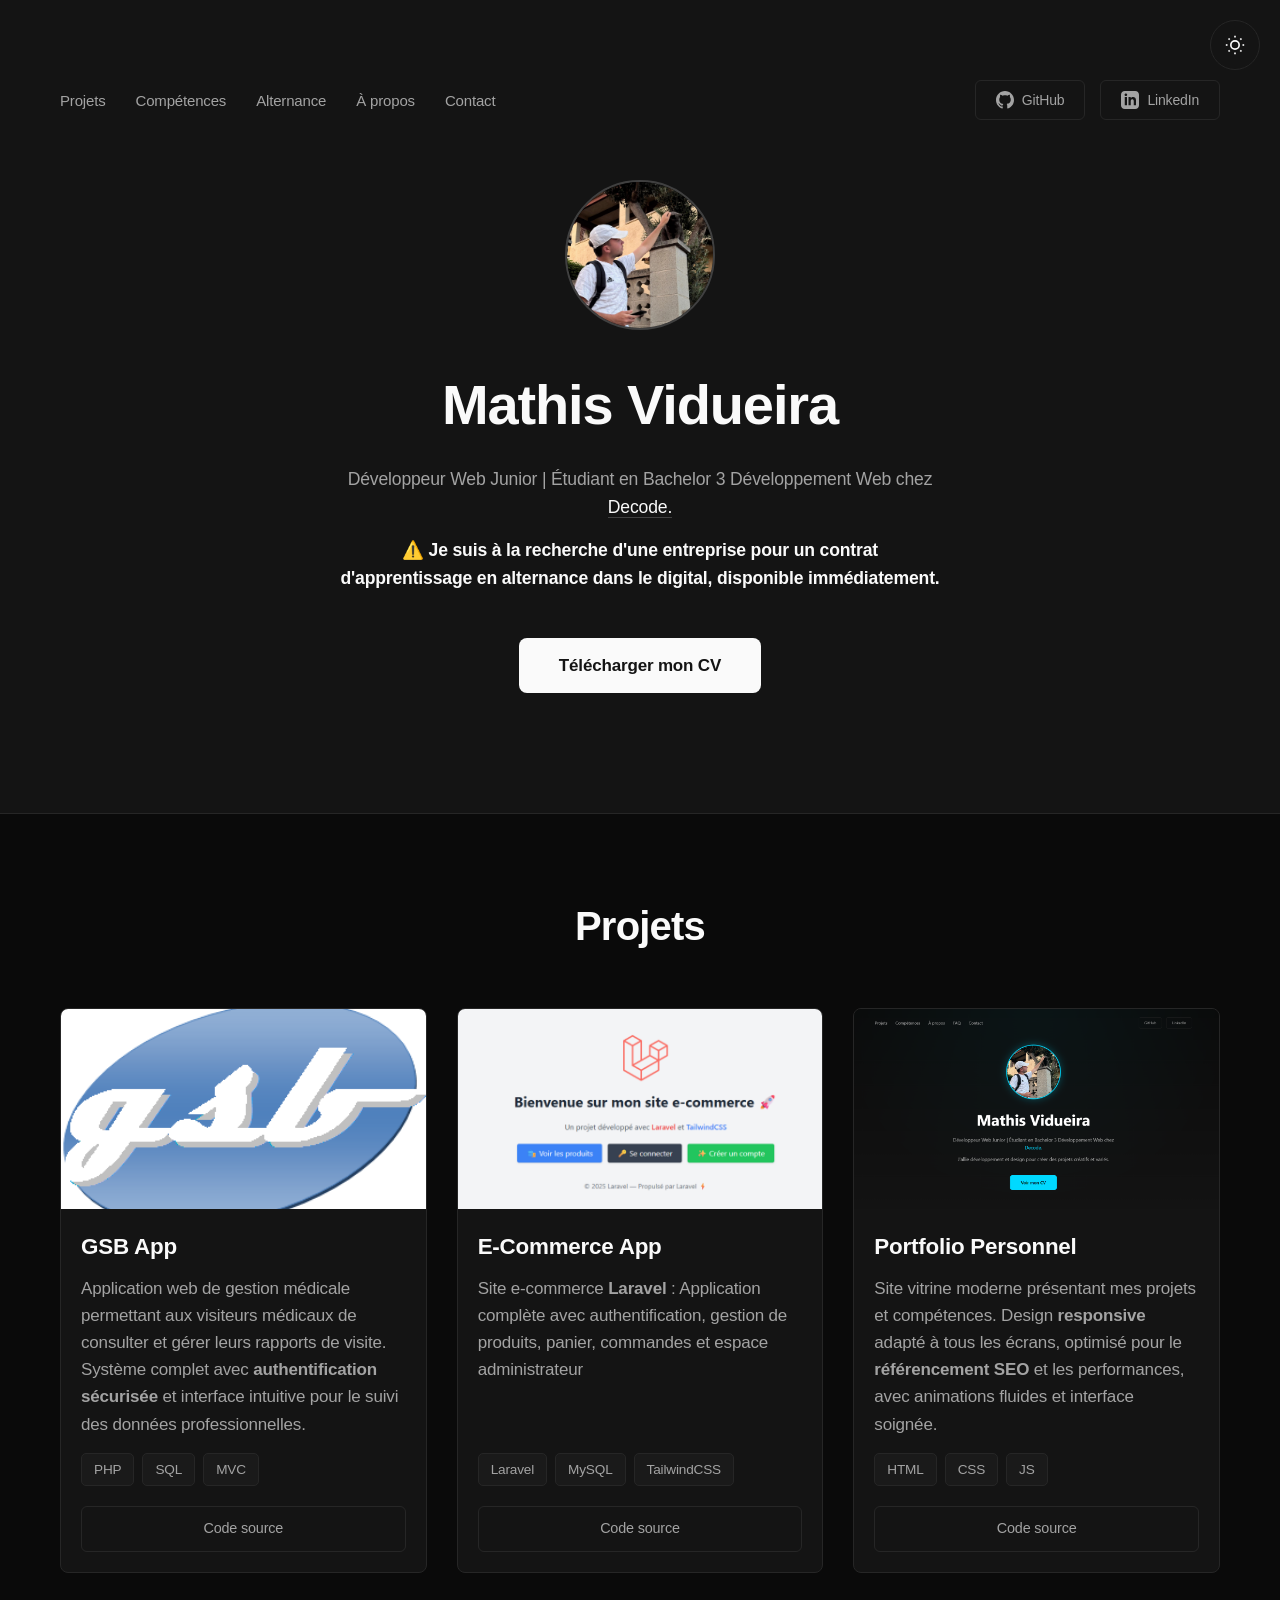
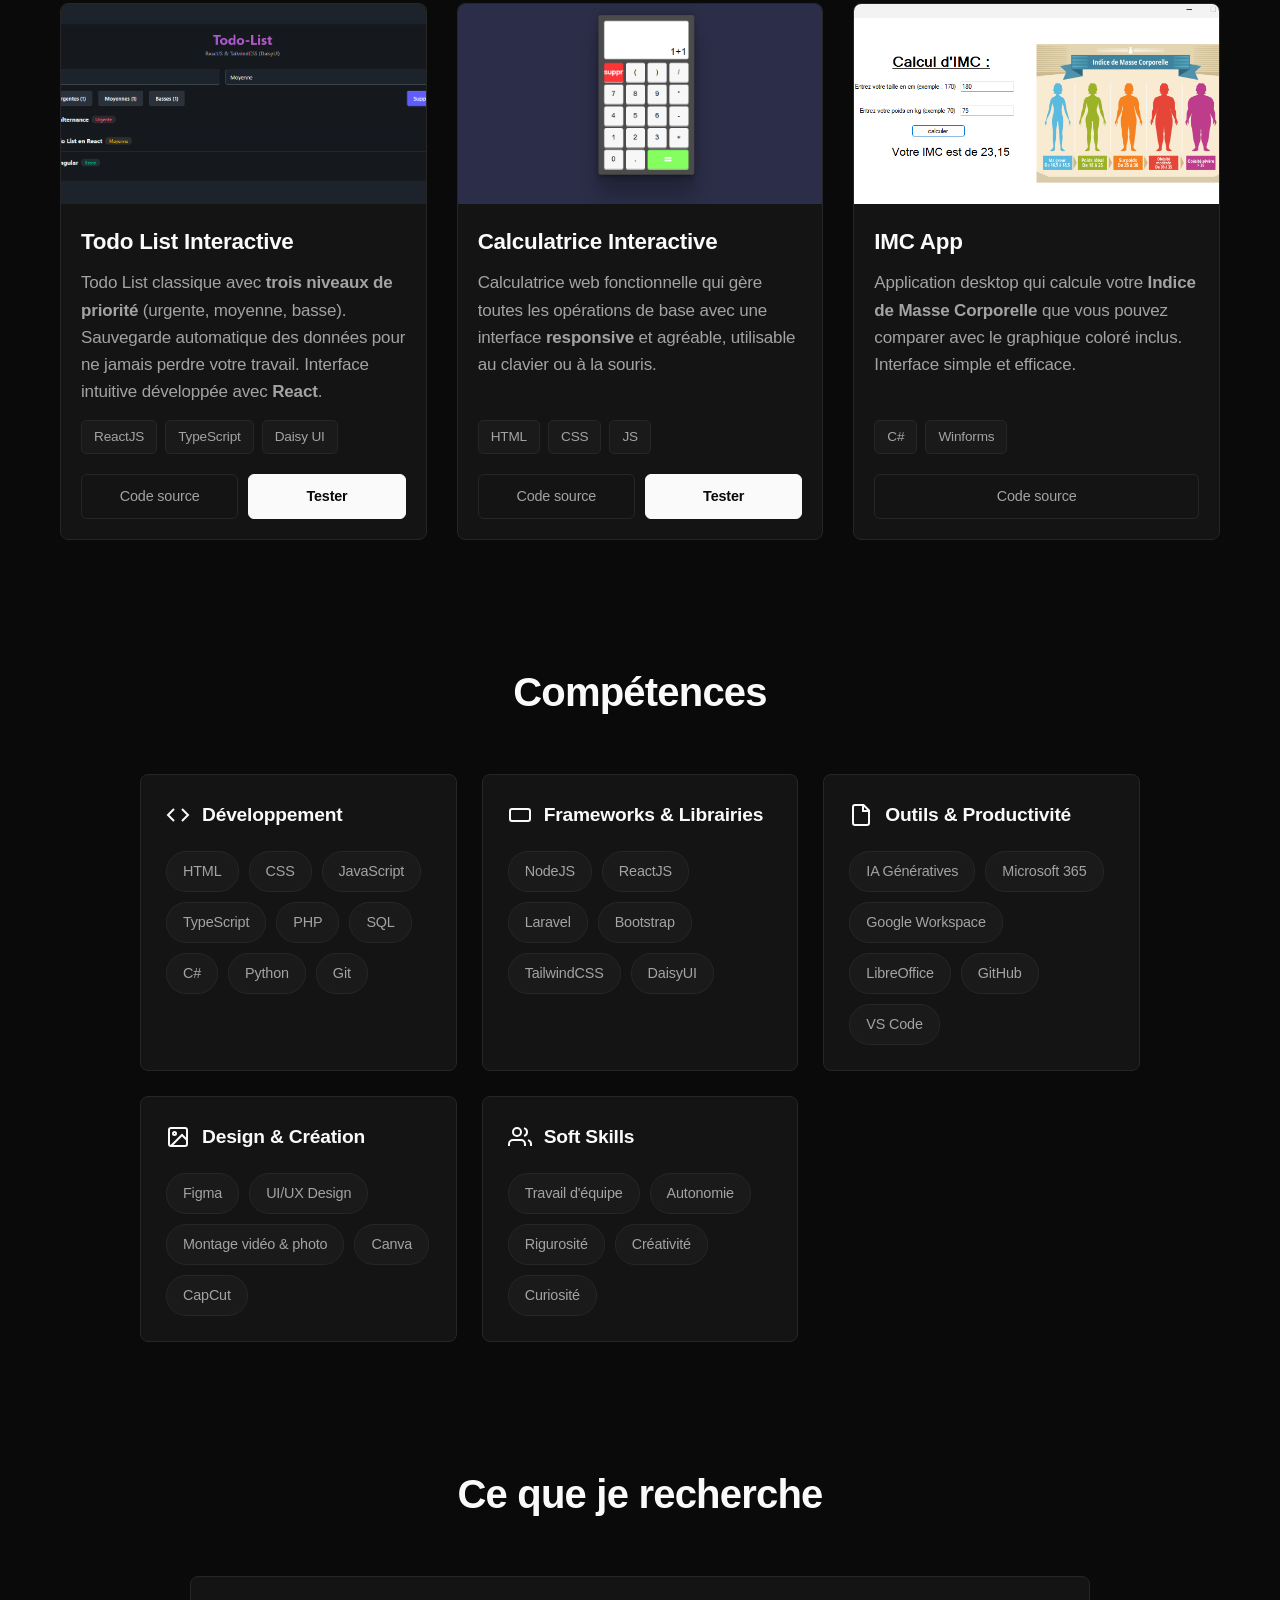
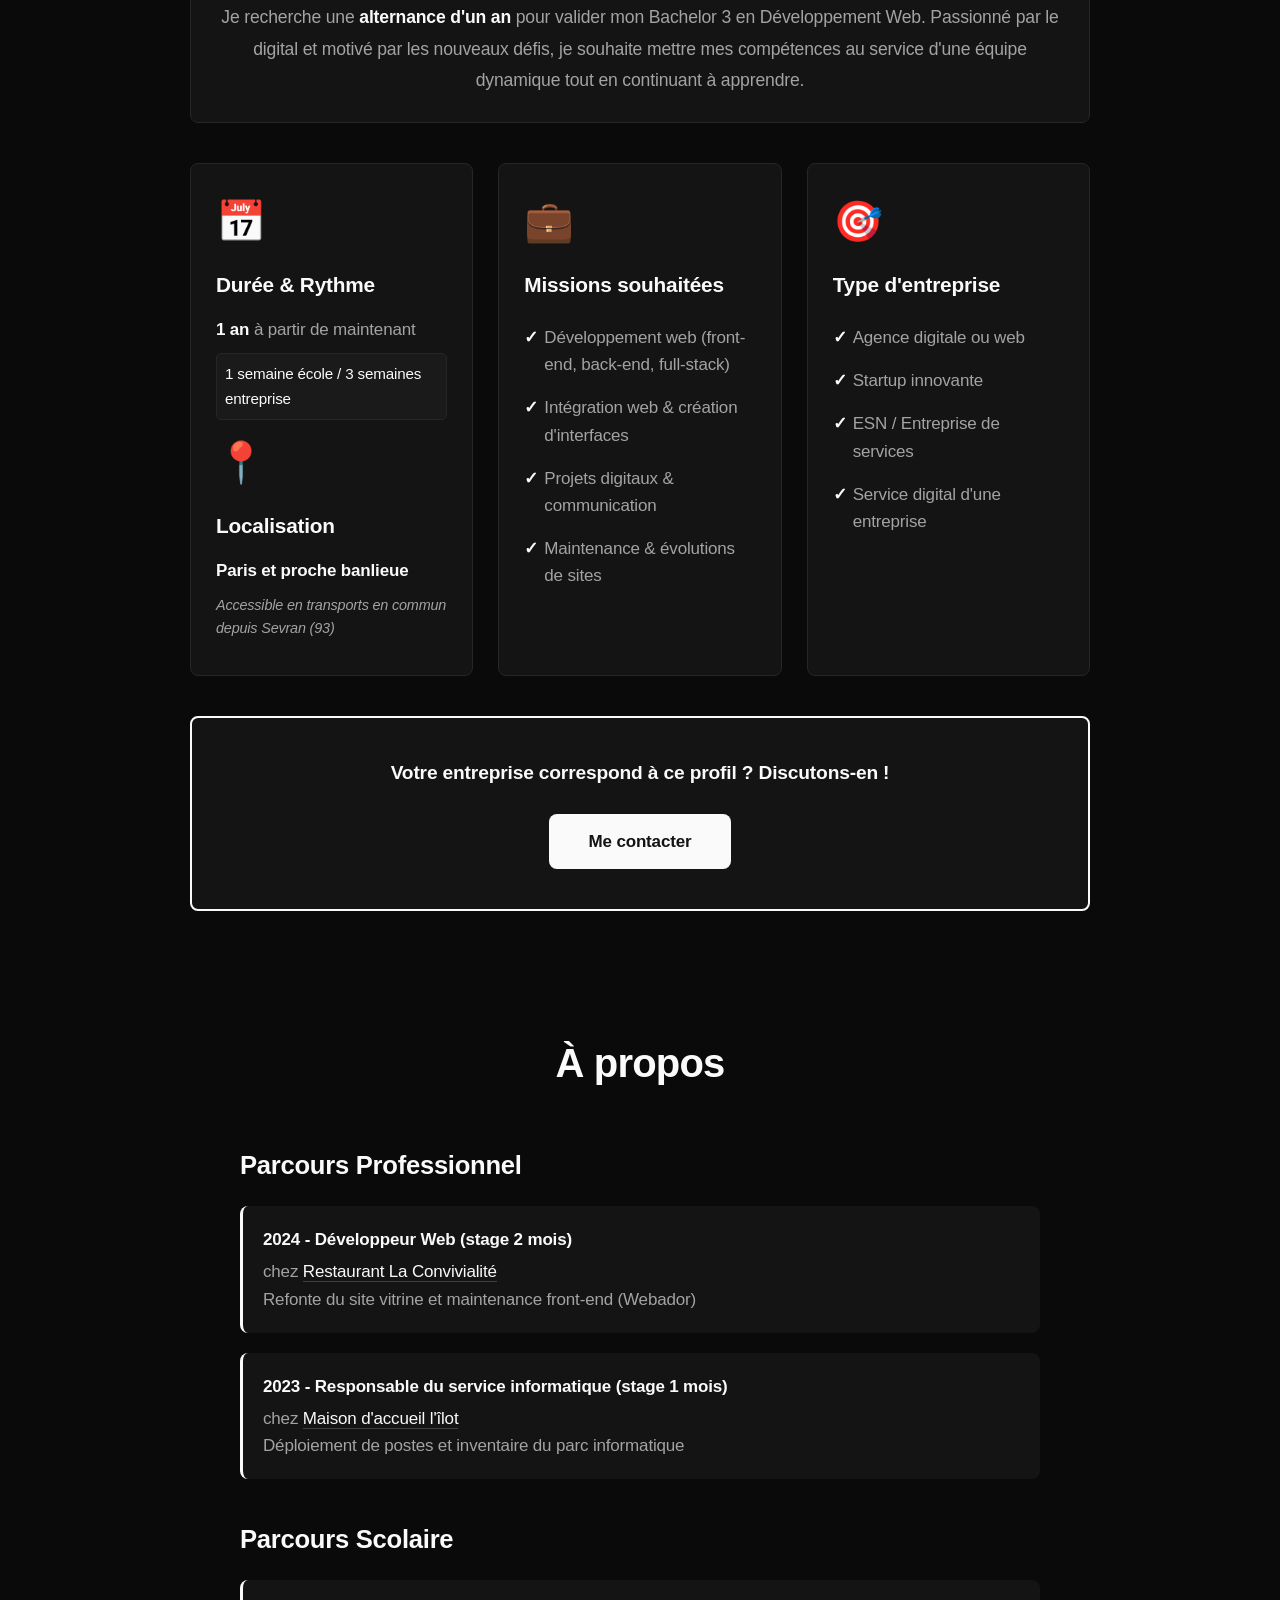
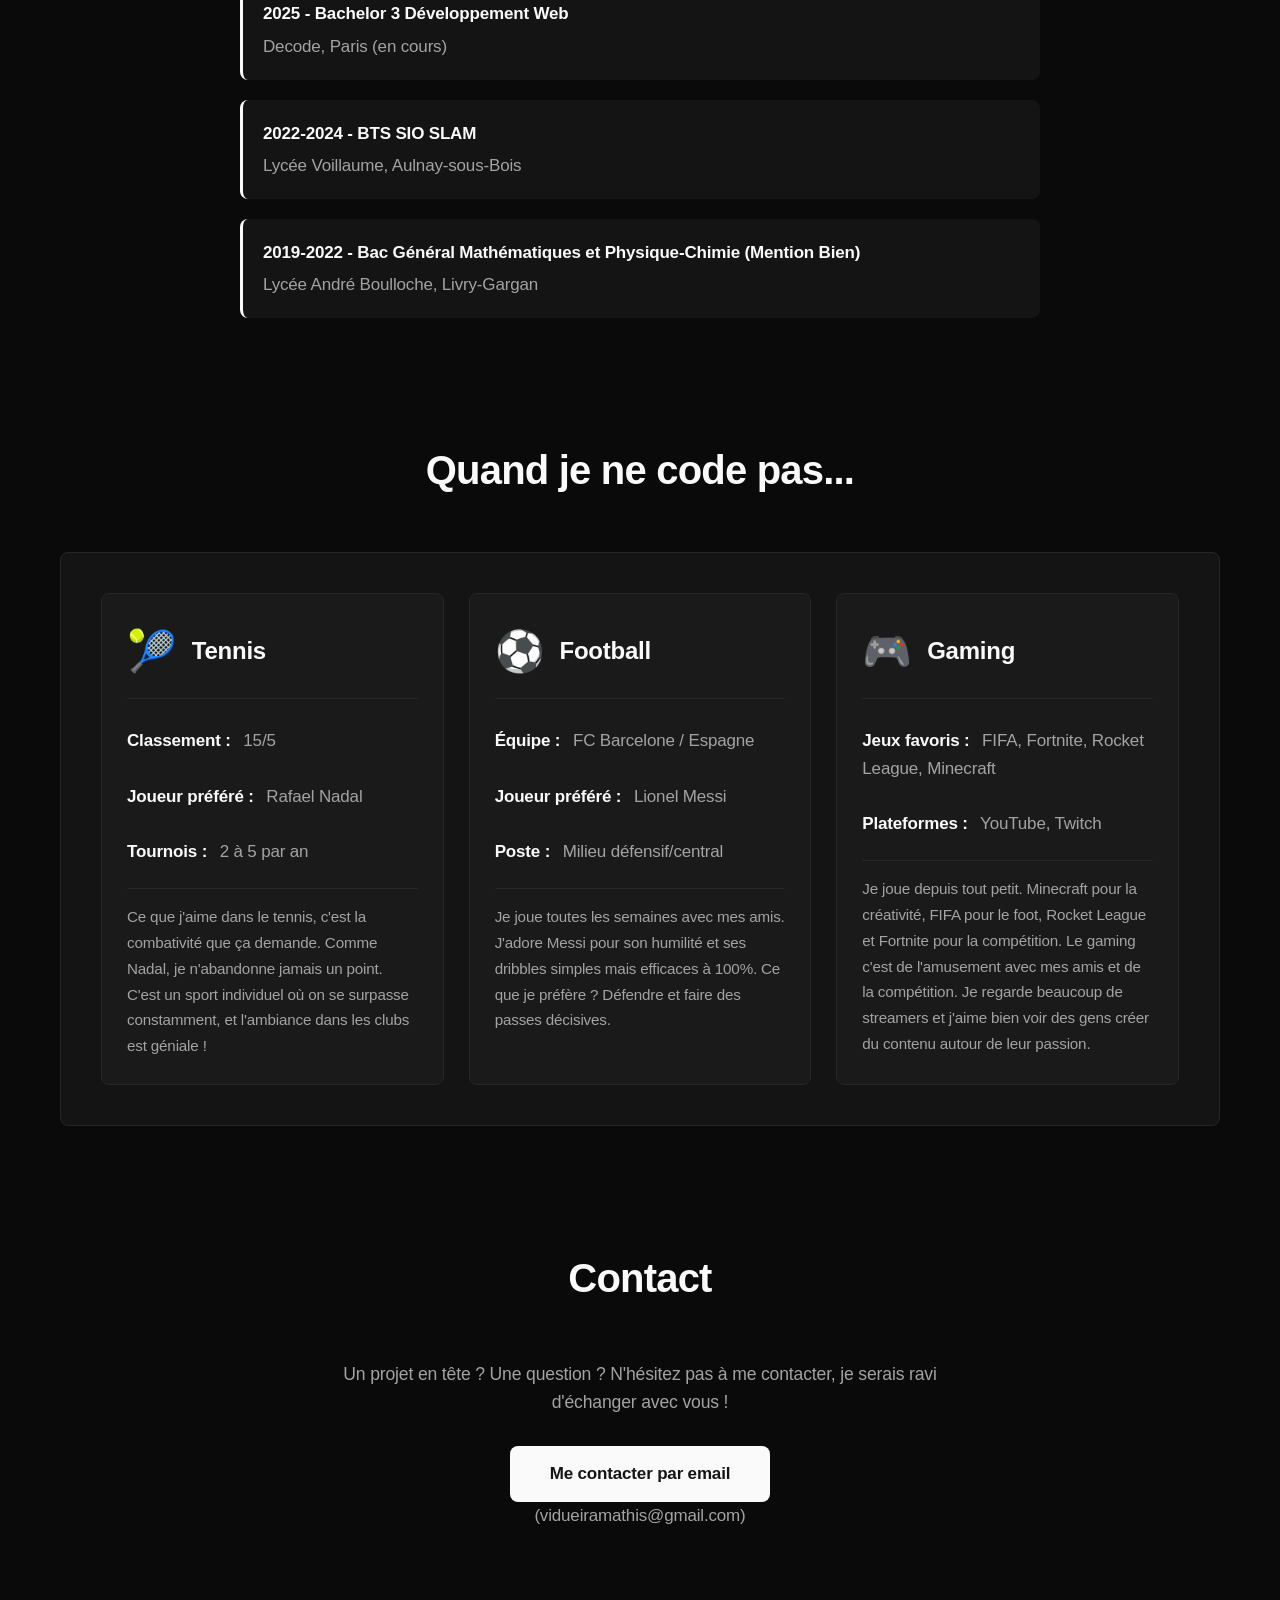
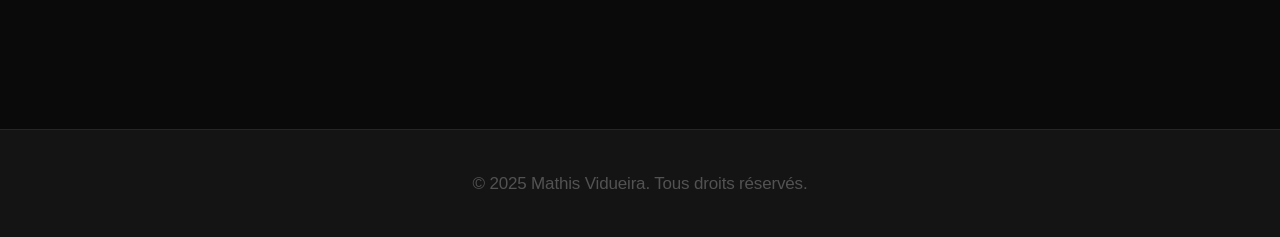
==== commit b602b36b: "modification texte" ====
--- a/index.html
+++ b/index.html
@@ -193,7 +193,7 @@
 
         <article>
           <img src="images/imcapp.png" alt="Capture d'écran du projet" loading="lazy" width="300" height="200">
-          <h3>Calculateur d'IMC</h3>
+          <h3>IMC App</h3>
           <p>
             Application desktop qui calcule votre <strong>Indice de Masse Corporelle</strong>
             que vous pouvez comparer avec le graphique coloré inclus. Interface simple et efficace.
@@ -434,7 +434,7 @@
               
               <p class="passion-text">
                 Je joue toutes les semaines avec mes amis. J'adore Messi pour son humilité et ses dribbles simples mais efficaces à 100%.
-                Ce que je préfère ? Défendre et envoyer des caviars depuis le milieu de terrain.
+                Ce que je préfère ? Défendre et faire des passes décisives.
               </p>
             </div>
           </div>
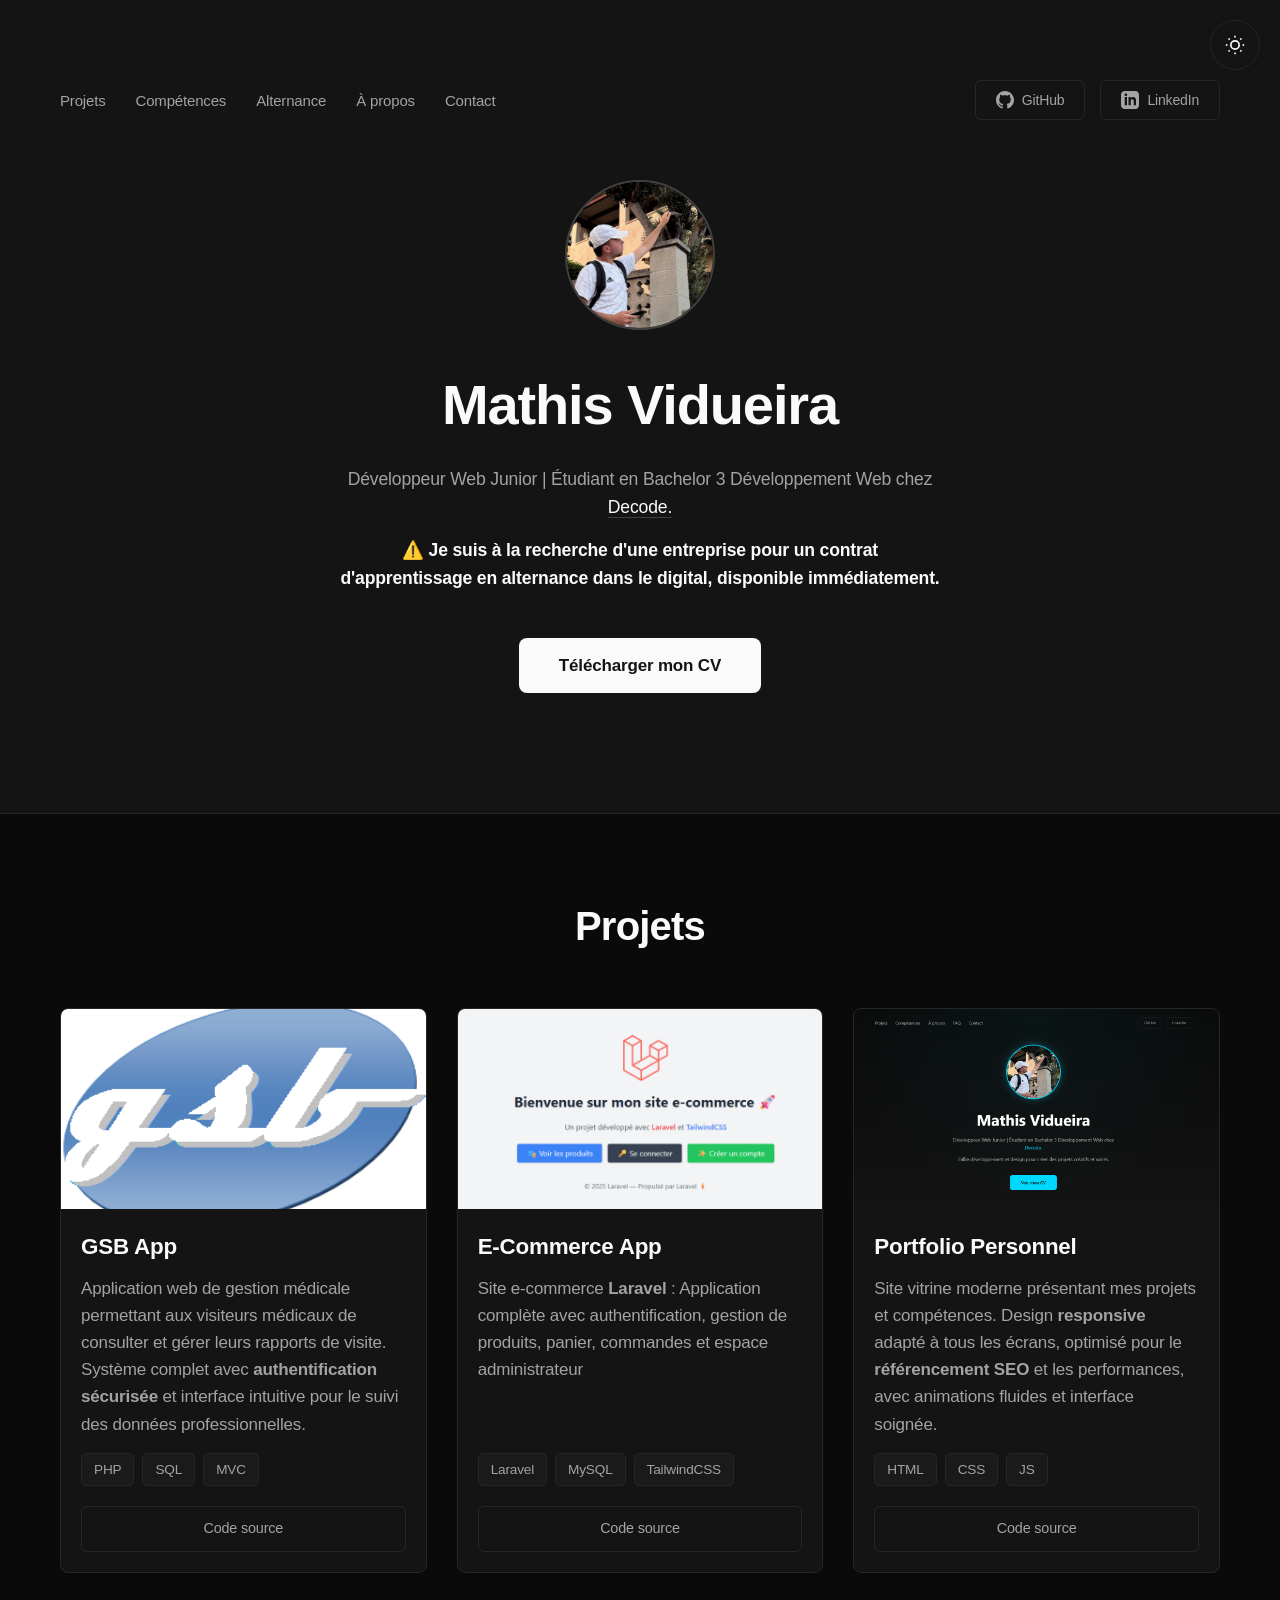
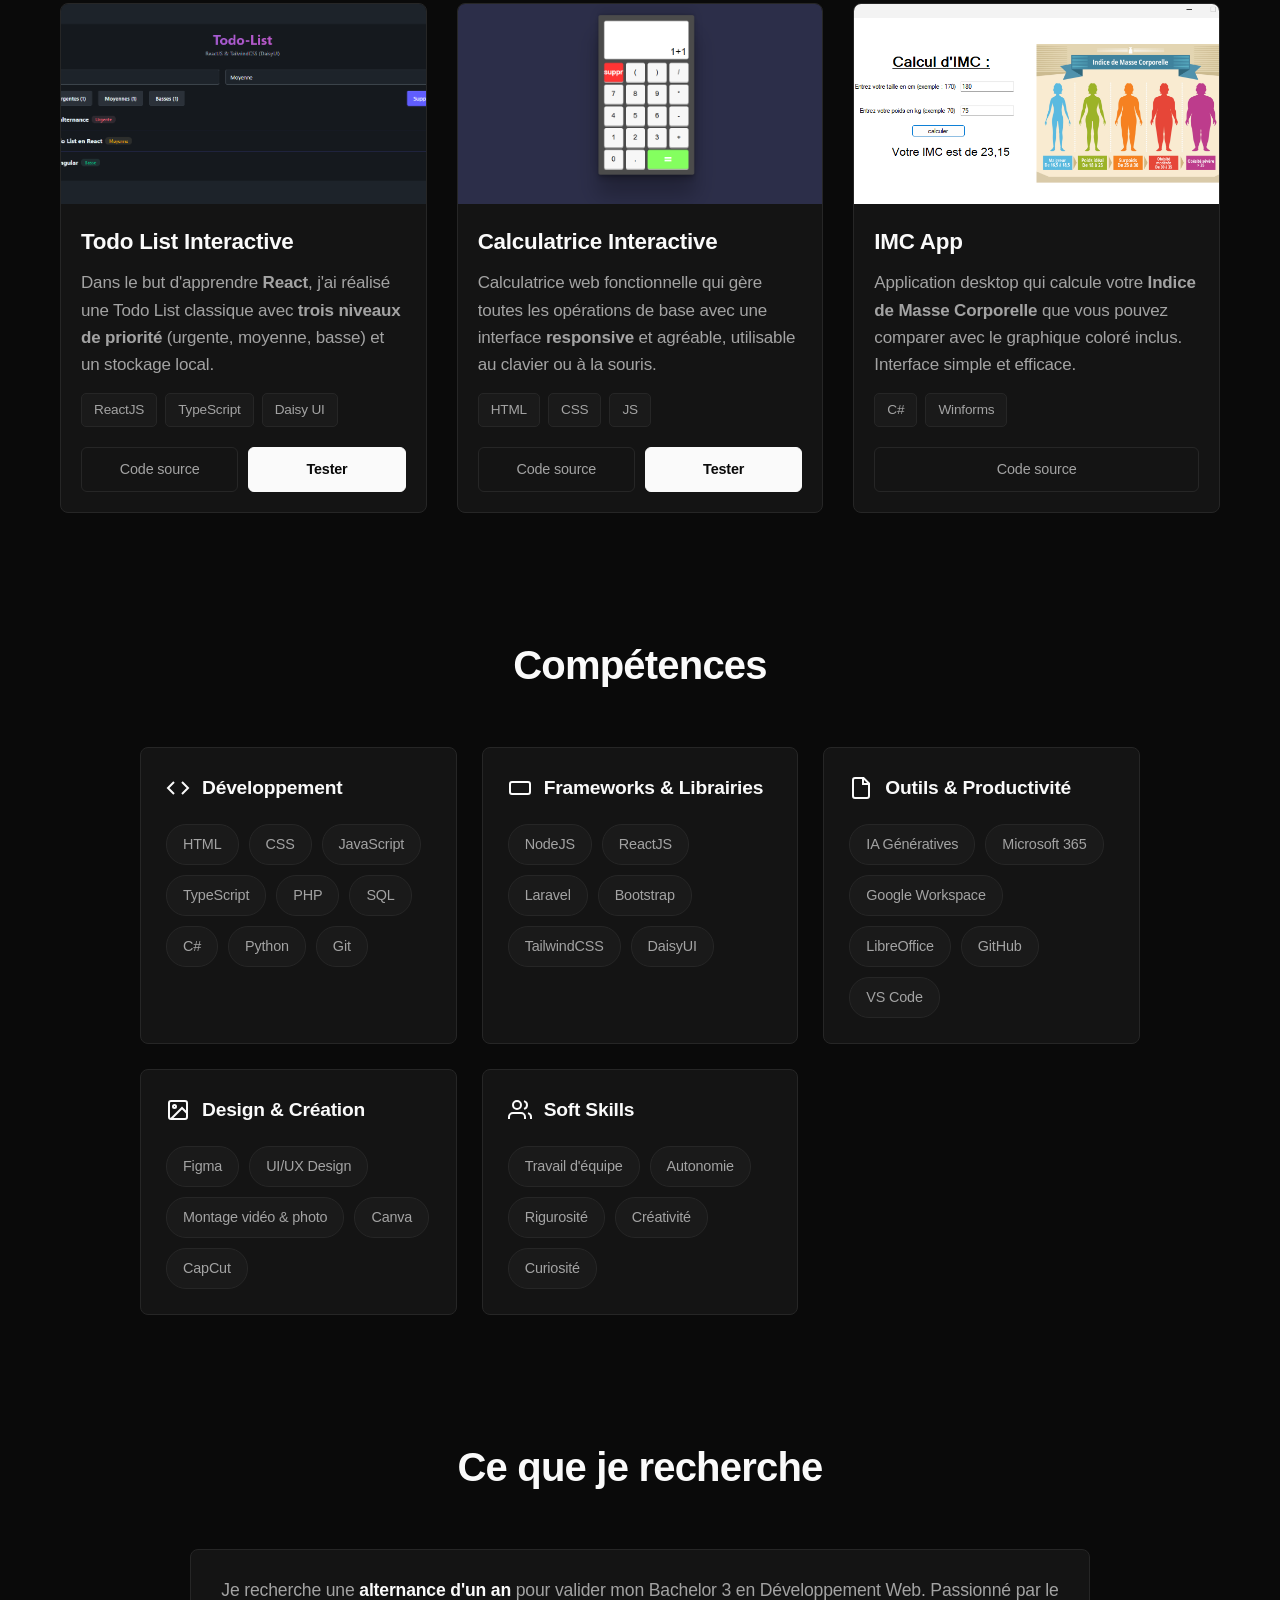
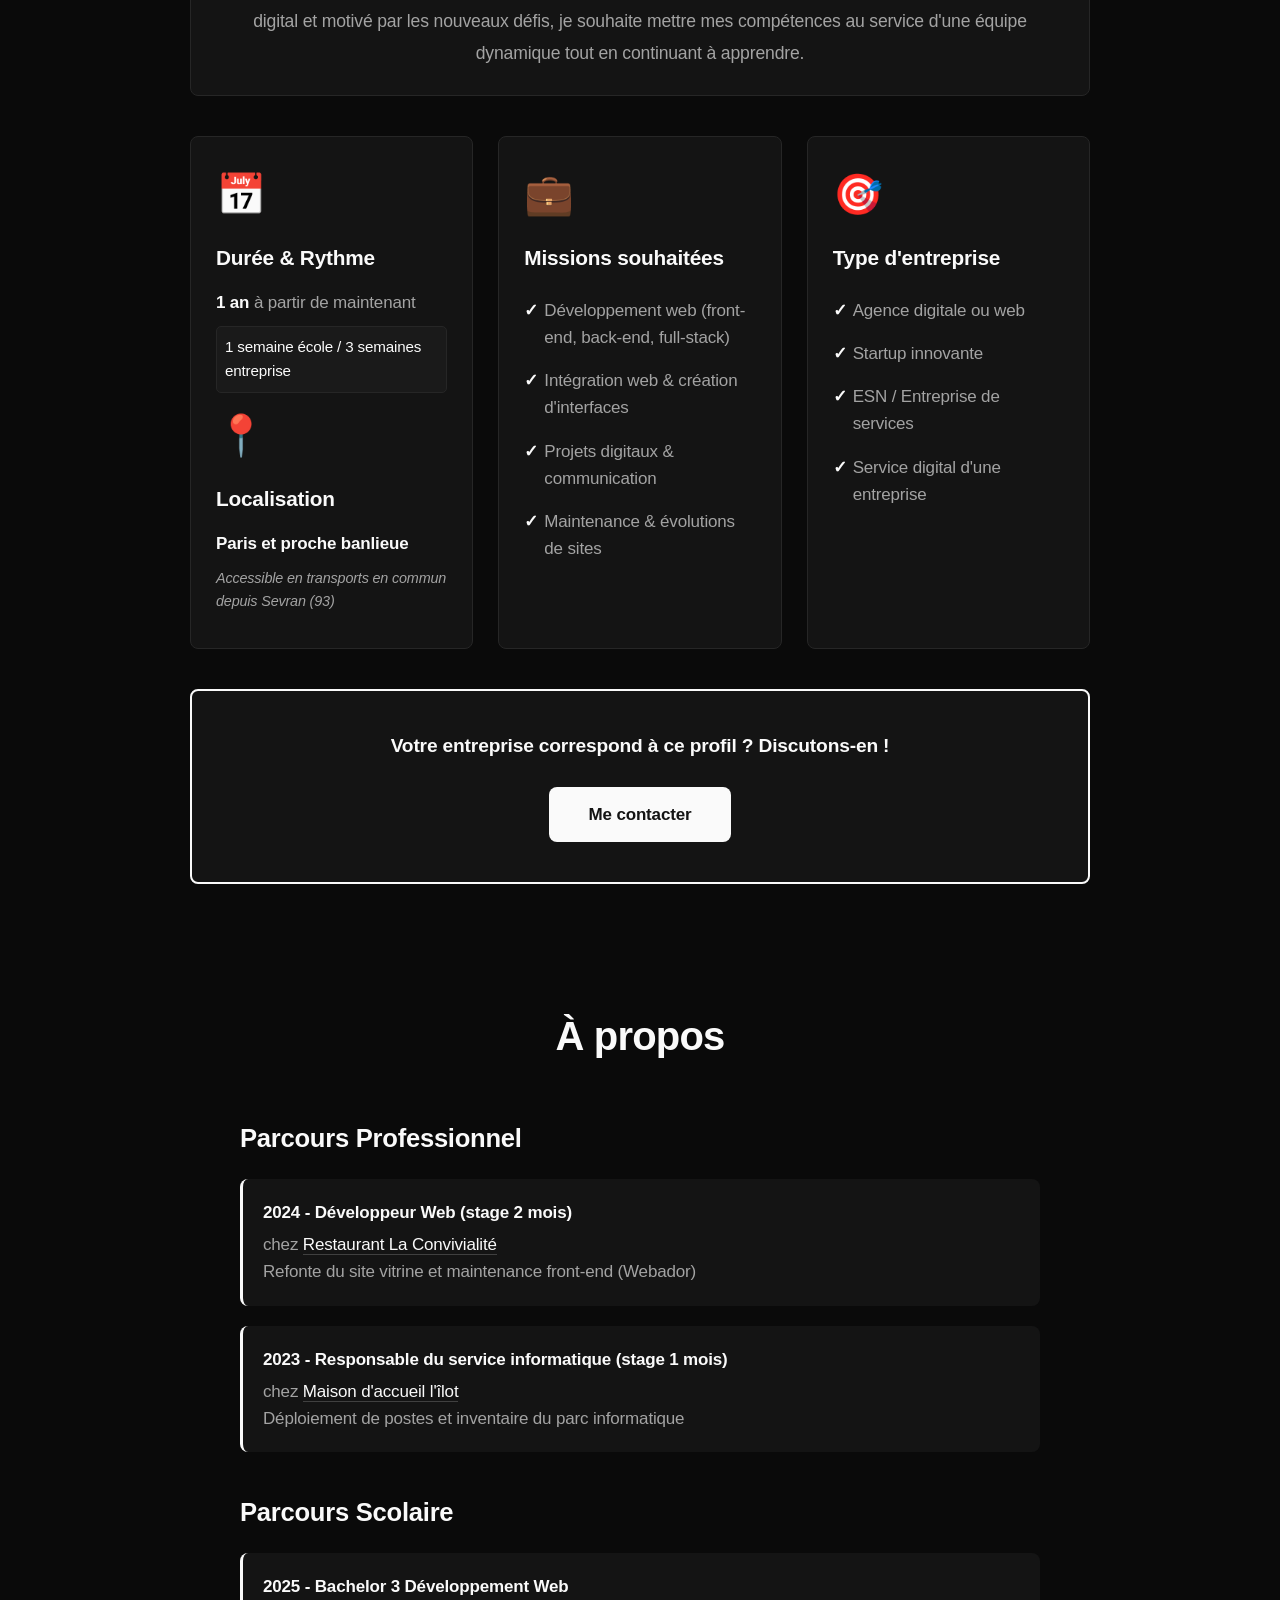
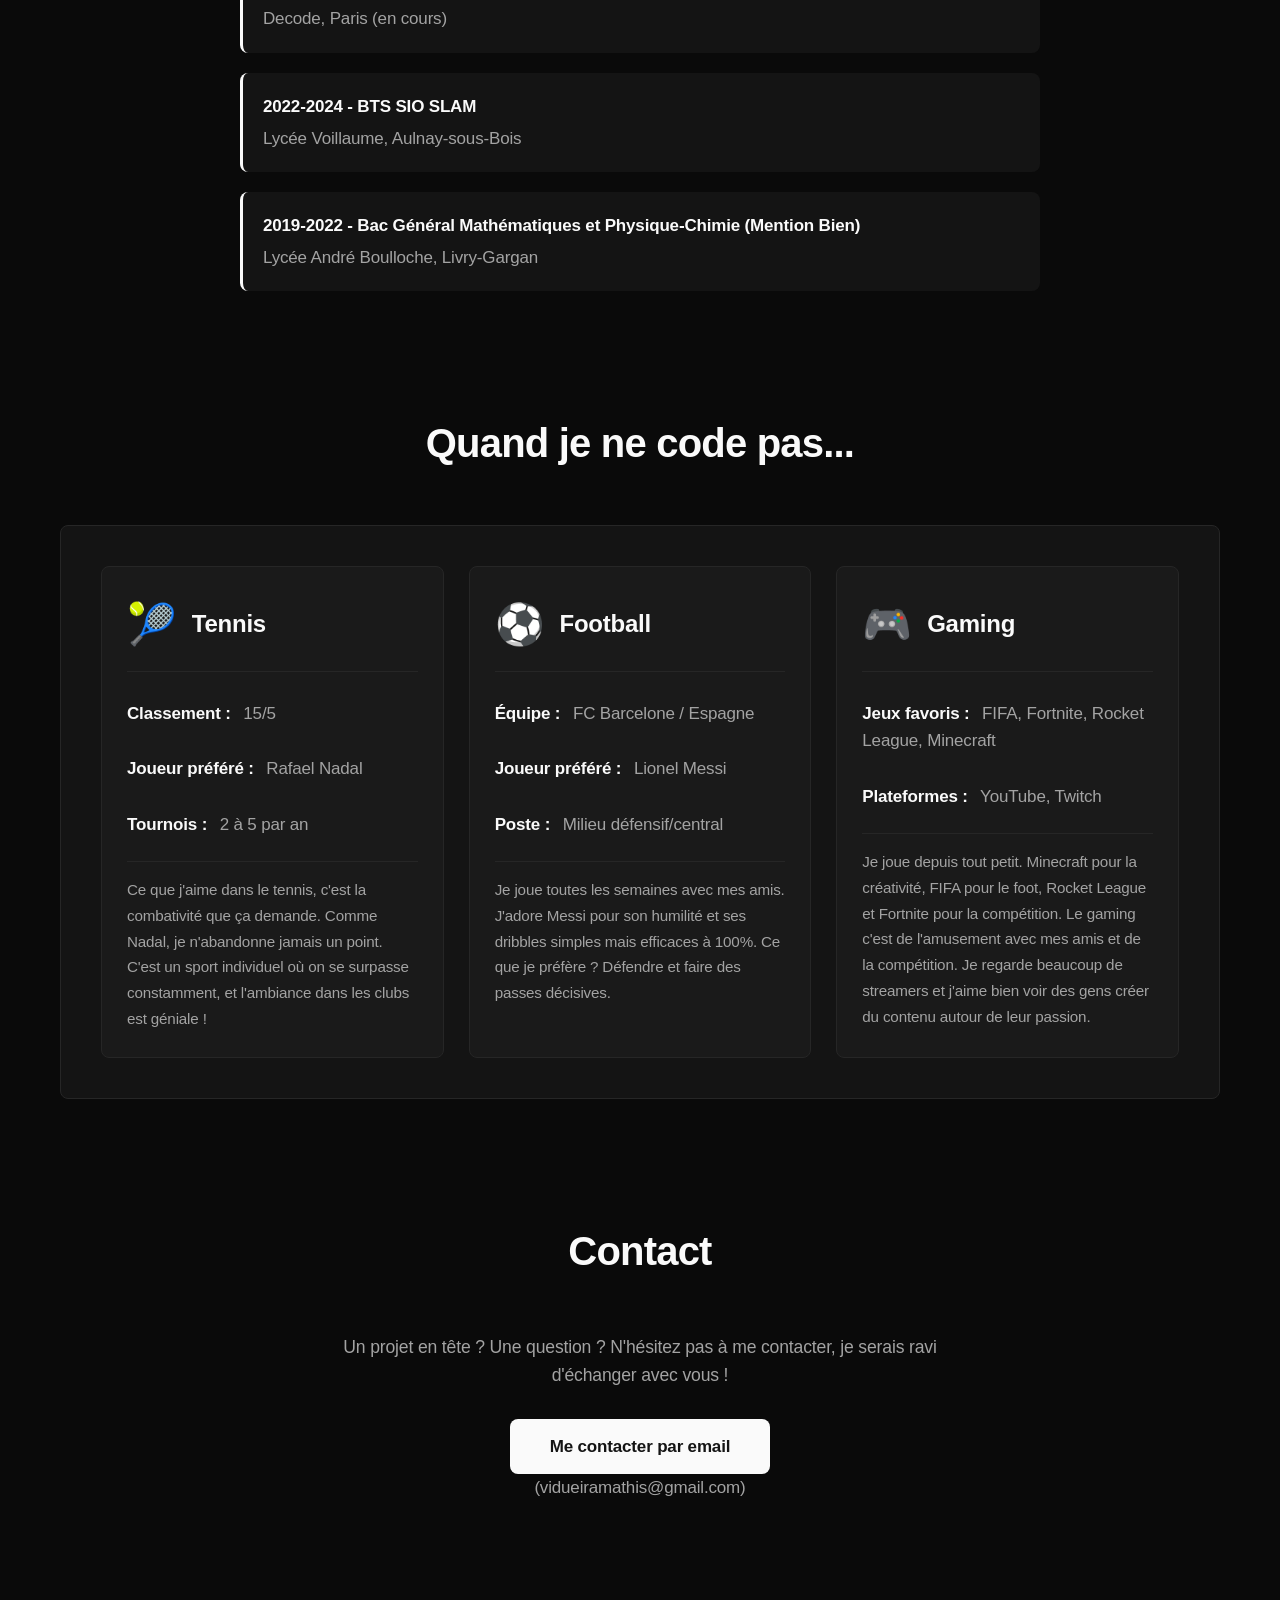
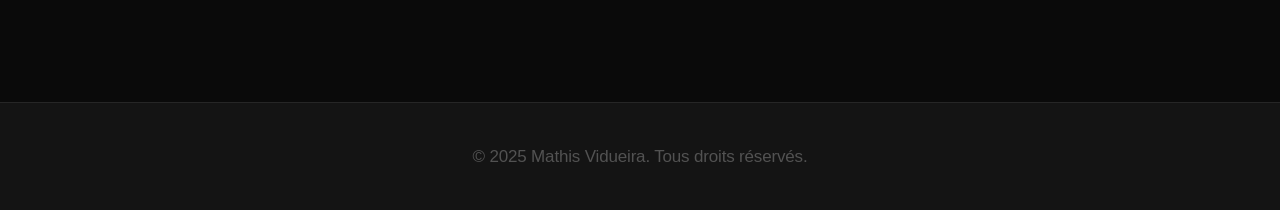
==== commit bbaf6ab8: "modifications au niveau du texte" ====
--- a/index.html
+++ b/index.html
@@ -159,8 +159,7 @@
           <img src="images/todolist.png" alt="Capture d'écran du projet" loading="lazy" width="300" height="200">
           <h3>Todo List Interactive</h3>
           <p>
-            Todo List classique avec <strong>trois niveaux de priorité</strong> (urgente, moyenne, basse).
-            Sauvegarde automatique des données pour ne jamais perdre votre travail. Interface intuitive développée avec <strong>React</strong>.
+            Dans le but d'apprendre <strong>React</strong>, j'ai réalisé une Todo List classique avec <strong>trois niveaux de priorité</strong> (urgente, moyenne, basse) et un stockage local.
           </p>
           <ul class="technos">
             <li>ReactJS</li>
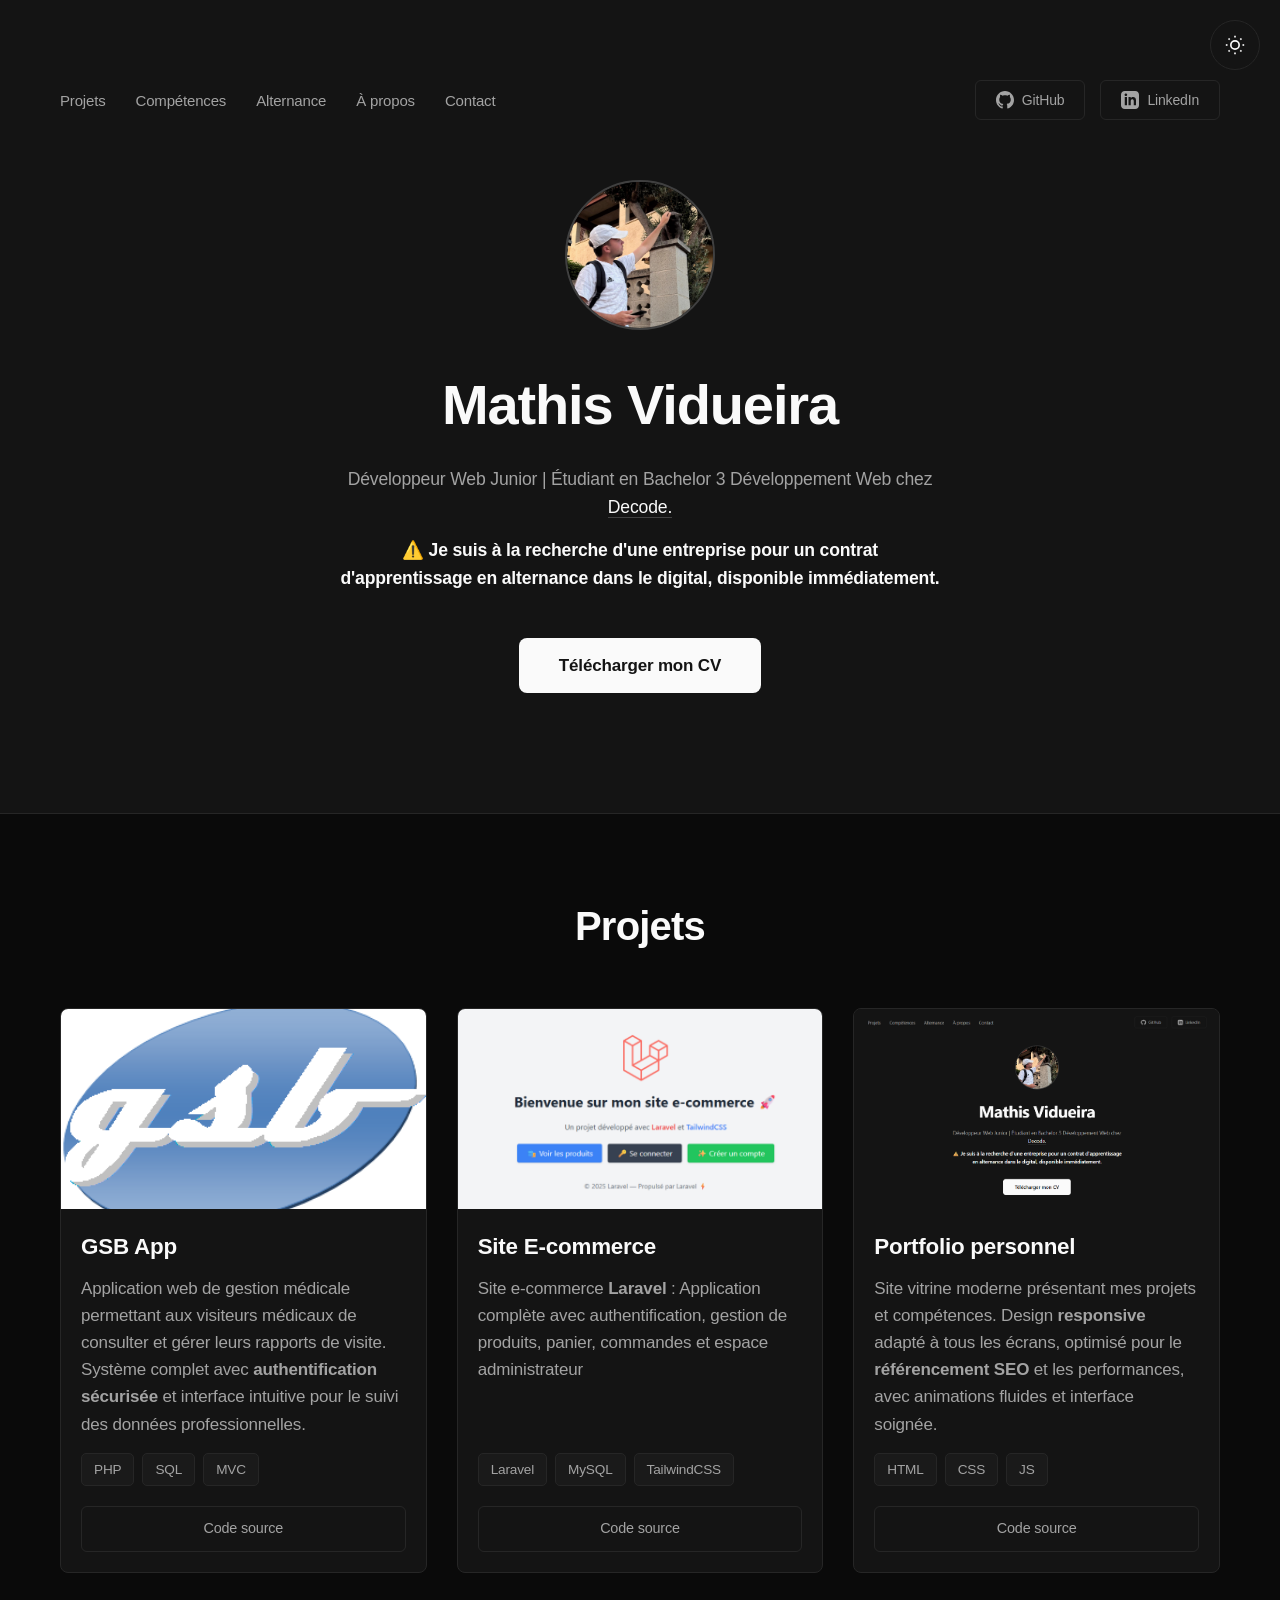
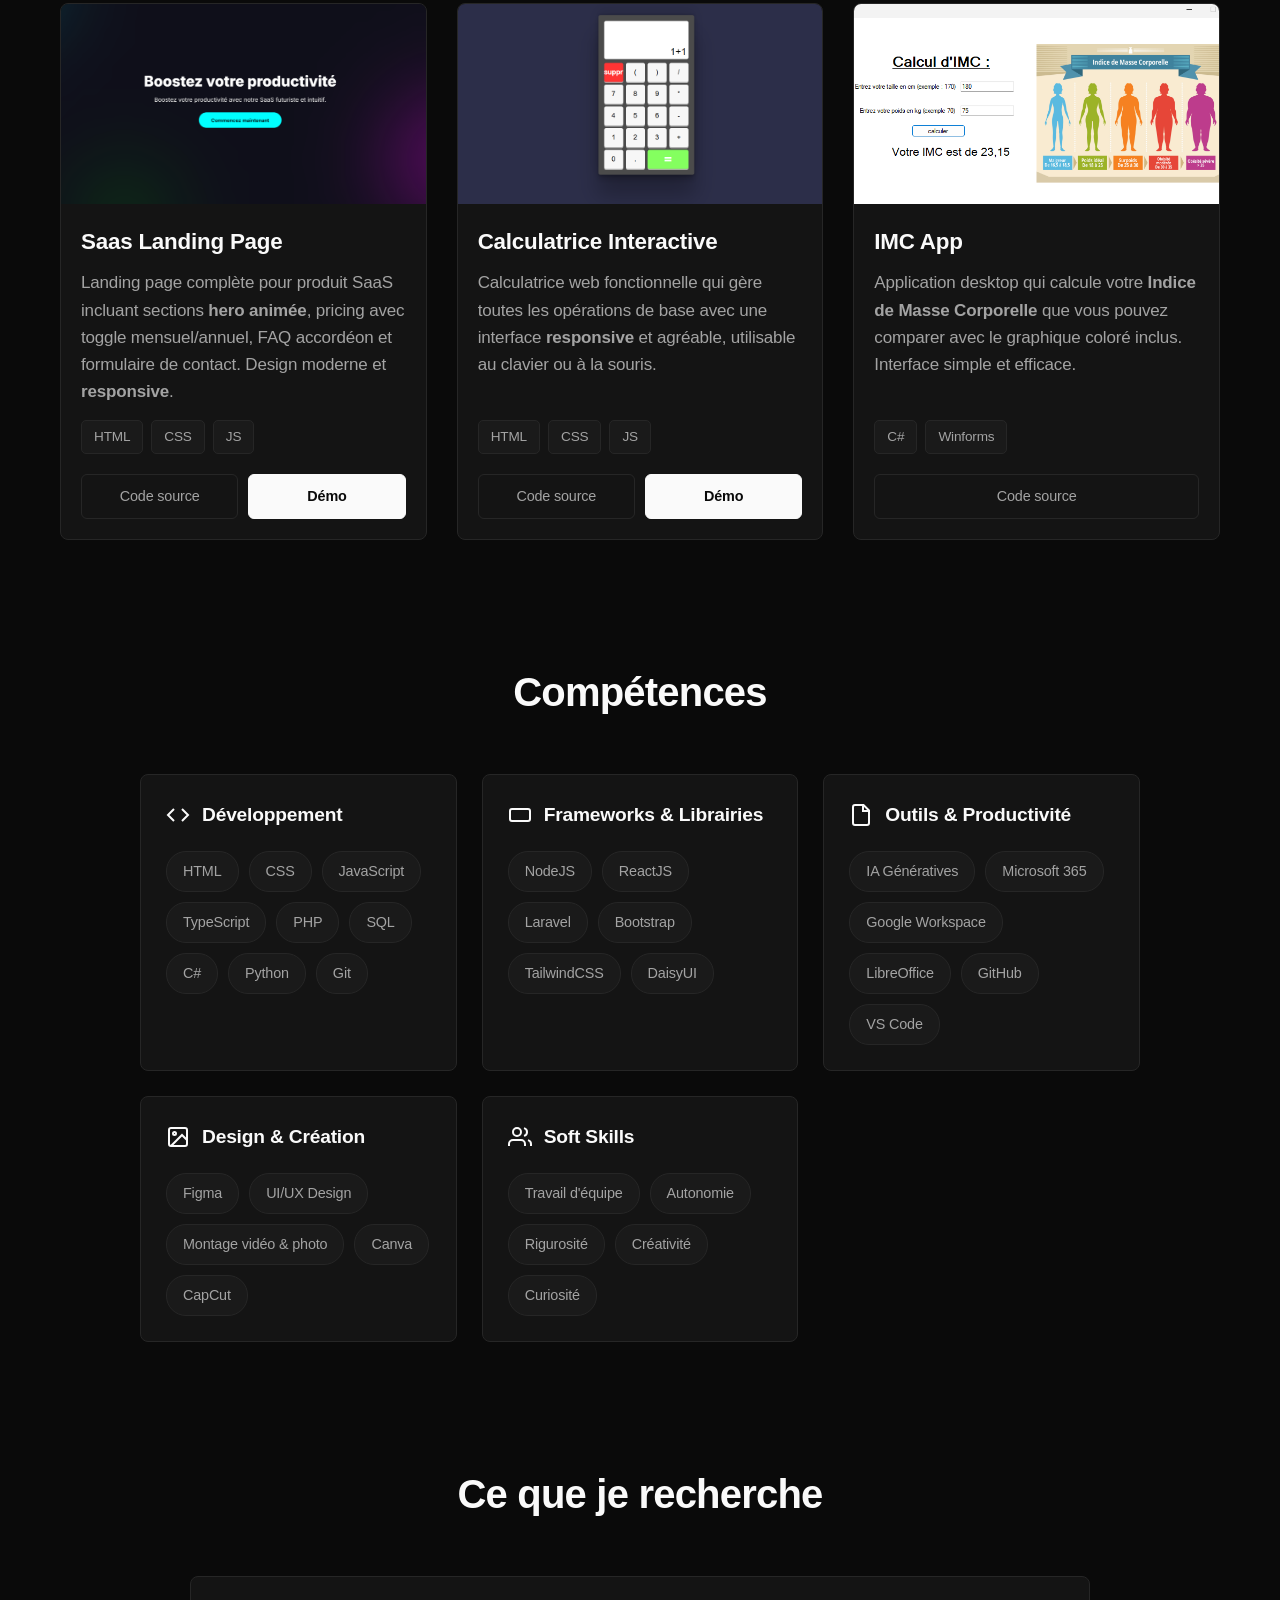
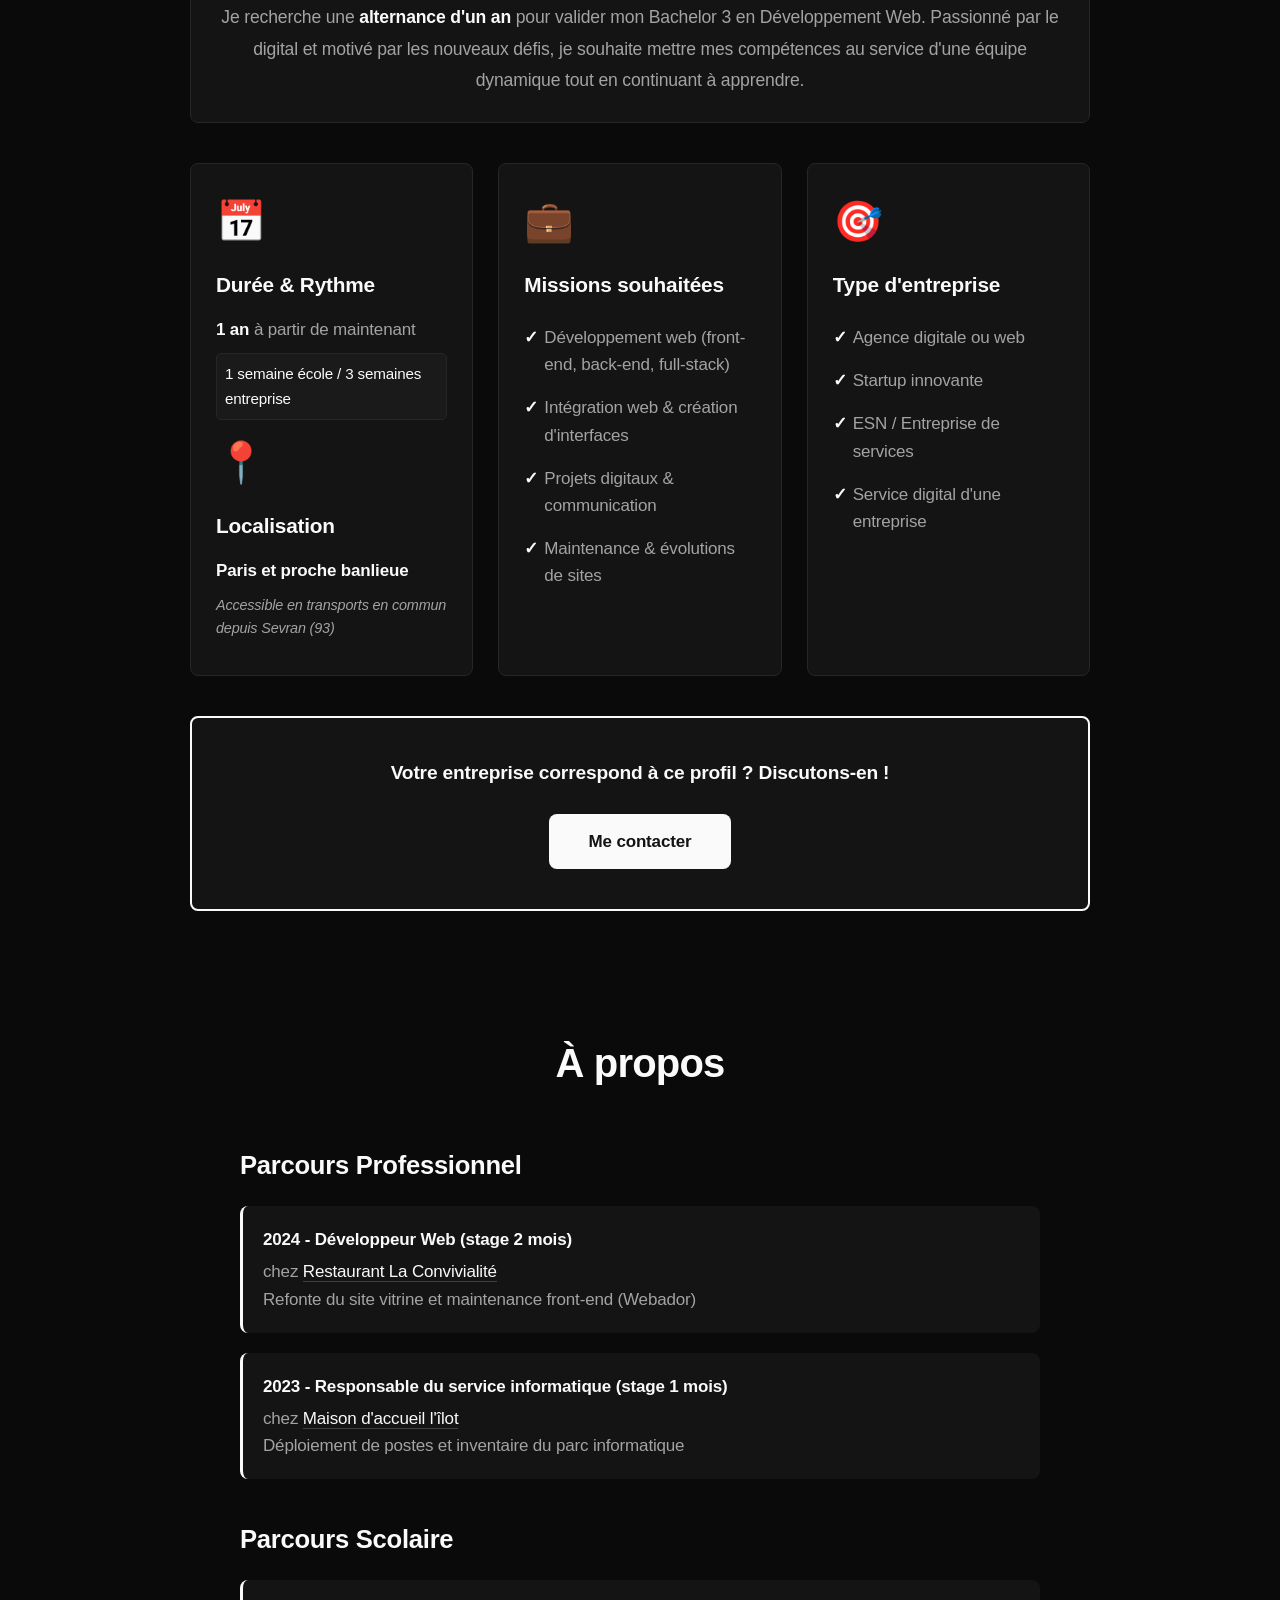
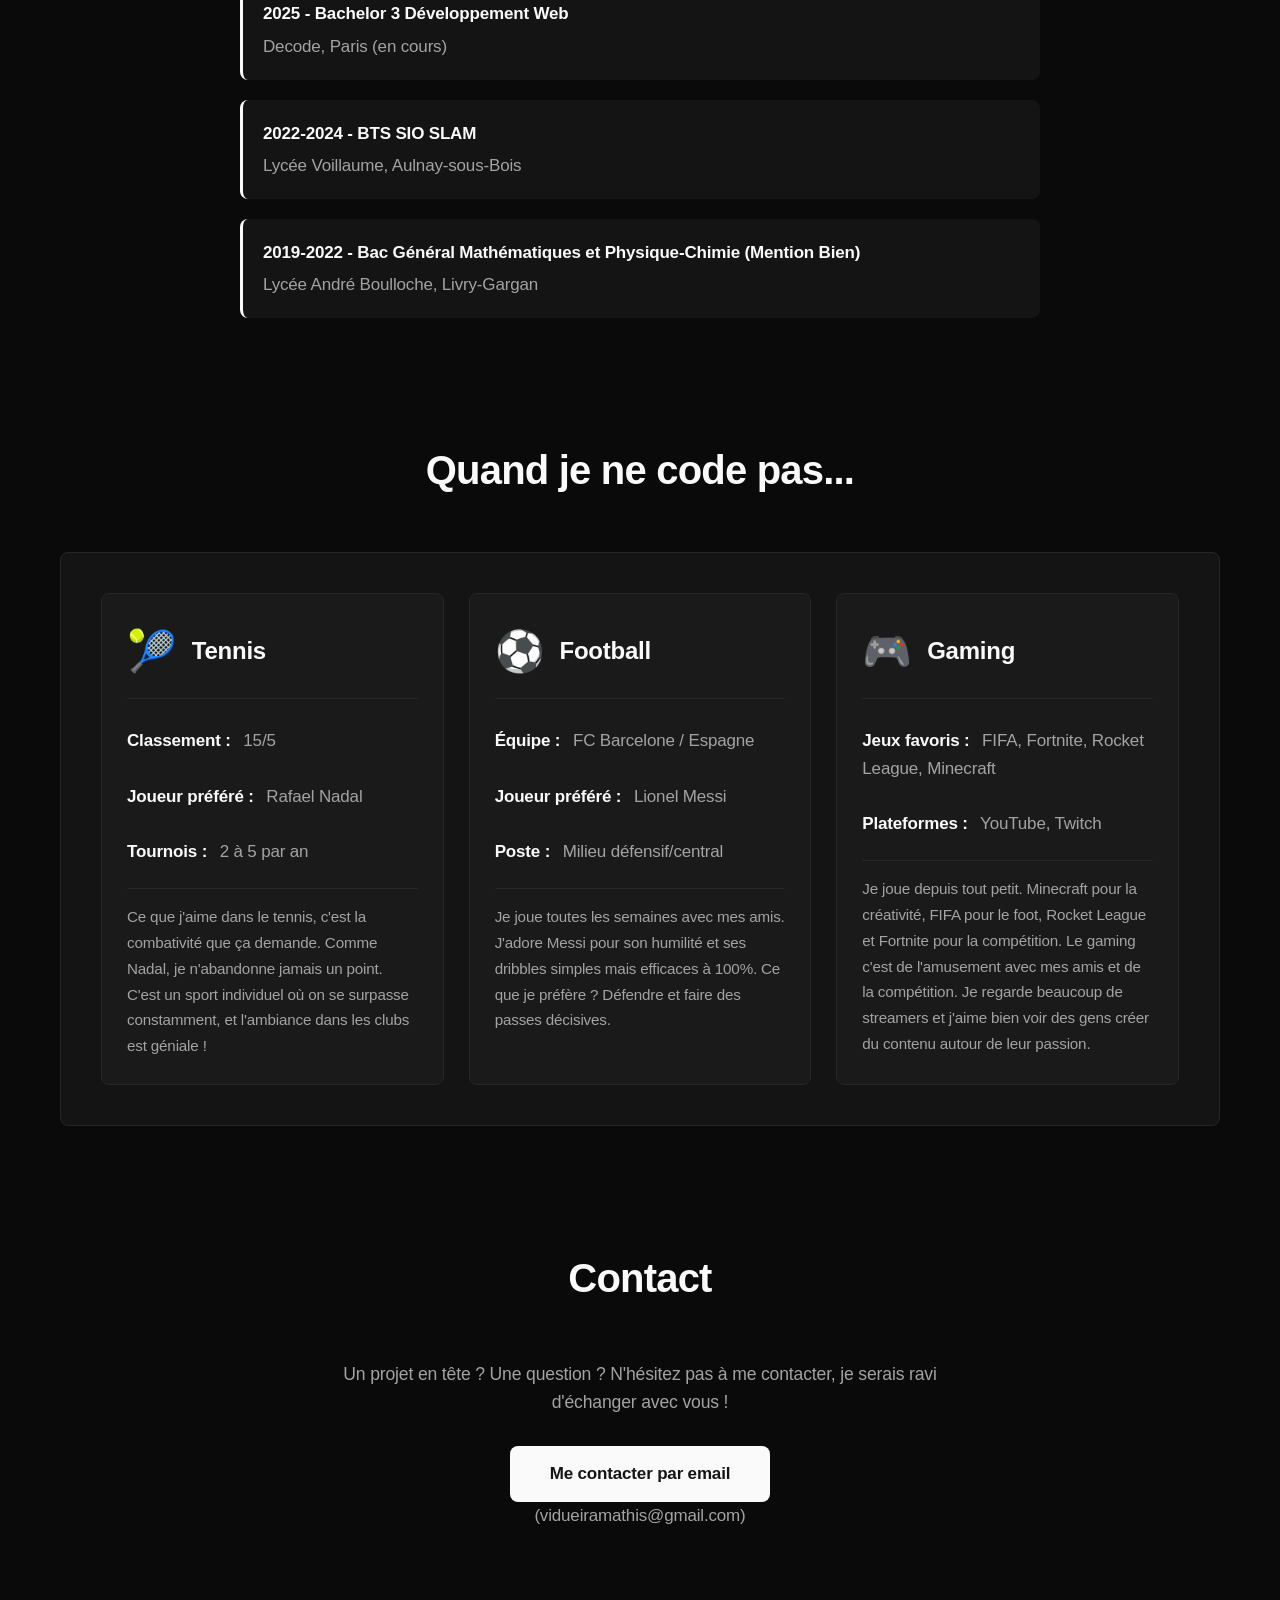
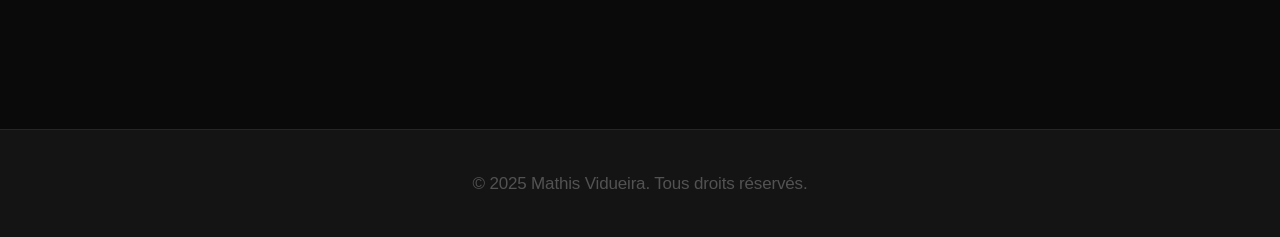
==== commit 392a22d7: "nouveau projet saas, amélioration des textes, suppression d'images" ====
--- a/index.html
+++ b/index.html
@@ -1,21 +1,24 @@
 <!DOCTYPE html>
 <html lang="fr">
+
 <head>
   <meta charset="UTF-8">
   <meta name="viewport" content="width=device-width, initial-scale=1.0">
   <title>Mathis Vidueira Portfolio</title>
-  <meta name="description" content="Portfolio de Mathis Vidueira, développeur web junior. Découvrez ses projets, compétences, parcours et contactez-le.">
-  
+  <meta name="description"
+    content="Portfolio de Mathis Vidueira, développeur web junior. Découvrez ses projets, compétences, parcours et contactez-le.">
+
   <!-- Favicon -->
   <link rel="icon" href="images/favicon/favicon.ico" type="image/x-icon">
-  
+
   <!-- Open Graph pour partage sur réseaux sociaux -->
   <meta property="og:title" content="Mathis Vidueira - Développeur Web Junior">
-  <meta property="og:description" content="Portfolio de Mathis Vidueira, développeur web junior passionné par la création de sites modernes et performants.">
+  <meta property="og:description"
+    content="Portfolio de Mathis Vidueira, développeur web junior passionné par la création de sites modernes et performants.">
   <meta property="og:image" content="https://mathisvidueira.github.io/images/og-image.jpg">
   <meta property="og:url" content="https://mathisvidueira.github.io">
   <meta property="og:type" content="website">
-  
+
   <!-- Twitter Card -->
   <meta name="twitter:card" content="summary_large_image">
   <meta name="twitter:title" content="Mathis Vidueira - Développeur Web Junior">
@@ -41,7 +44,8 @@
 
   <!-- Bouton switch thème clair/sombre -->
   <button class="theme-toggle" id="theme-toggle" aria-label="Changer le thème">
-    <svg class="sun-icon" xmlns="http://www.w3.org/2000/svg" viewBox="0 0 24 24" fill="none" stroke="currentColor" stroke-width="2">
+    <svg class="sun-icon" xmlns="http://www.w3.org/2000/svg" viewBox="0 0 24 24" fill="none" stroke="currentColor"
+      stroke-width="2">
       <circle cx="12" cy="12" r="5"></circle>
       <line x1="12" y1="1" x2="12" y2="3"></line>
       <line x1="12" y1="21" x2="12" y2="23"></line>
@@ -52,7 +56,8 @@
       <line x1="4.22" y1="19.78" x2="5.64" y2="18.36"></line>
       <line x1="18.36" y1="5.64" x2="19.78" y2="4.22"></line>
     </svg>
-    <svg class="moon-icon" xmlns="http://www.w3.org/2000/svg" viewBox="0 0 24 24" fill="none" stroke="currentColor" stroke-width="2">
+    <svg class="moon-icon" xmlns="http://www.w3.org/2000/svg" viewBox="0 0 24 24" fill="none" stroke="currentColor"
+      stroke-width="2">
       <path d="M21 12.79A9 9 0 1 1 11.21 3 7 7 0 0 0 21 12.79z"></path>
     </svg>
   </button>
@@ -69,17 +74,21 @@
         <li><a href="#a-propos">À propos</a></li>
         <li><a href="#contact">Contact</a></li>
       </ul>
-      
+
       <div class="nav-buttons">
-        <a href="https://github.com/siomathisa" target="_blank" class="btn-nav" rel="noopener noreferrer" aria-label="Voir mon profil GitHub">
+        <a href="https://github.com/siomathisa" target="_blank" class="btn-nav" rel="noopener noreferrer"
+          aria-label="Voir mon profil GitHub">
           <svg xmlns="http://www.w3.org/2000/svg" width="18" height="18" viewBox="0 0 24 24" fill="currentColor">
-            <path d="M12 0c-6.626 0-12 5.373-12 12 0 5.302 3.438 9.8 8.207 11.387.599.111.793-.261.793-.577v-2.234c-3.338.726-4.033-1.416-4.033-1.416-.546-1.387-1.333-1.756-1.333-1.756-1.089-.745.083-.729.083-.729 1.205.084 1.839 1.237 1.839 1.237 1.07 1.834 2.807 1.304 3.492.997.107-.775.418-1.305.762-1.604-2.665-.305-5.467-1.334-5.467-5.931 0-1.311.469-2.381 1.236-3.221-.124-.303-.535-1.524.117-3.176 0 0 1.008-.322 3.301 1.23.957-.266 1.983-.399 3.003-.404 1.02.005 2.047.138 3.006.404 2.291-1.552 3.297-1.23 3.297-1.23.653 1.653.242 2.874.118 3.176.77.84 1.235 1.911 1.235 3.221 0 4.609-2.807 5.624-5.479 5.921.43.372.823 1.102.823 2.222v3.293c0 .319.192.694.801.576 4.765-1.589 8.199-6.086 8.199-11.386 0-6.627-5.373-12-12-12z"/>
+            <path
+              d="M12 0c-6.626 0-12 5.373-12 12 0 5.302 3.438 9.8 8.207 11.387.599.111.793-.261.793-.577v-2.234c-3.338.726-4.033-1.416-4.033-1.416-.546-1.387-1.333-1.756-1.333-1.756-1.089-.745.083-.729.083-.729 1.205.084 1.839 1.237 1.839 1.237 1.07 1.834 2.807 1.304 3.492.997.107-.775.418-1.305.762-1.604-2.665-.305-5.467-1.334-5.467-5.931 0-1.311.469-2.381 1.236-3.221-.124-.303-.535-1.524.117-3.176 0 0 1.008-.322 3.301 1.23.957-.266 1.983-.399 3.003-.404 1.02.005 2.047.138 3.006.404 2.291-1.552 3.297-1.23 3.297-1.23.653 1.653.242 2.874.118 3.176.77.84 1.235 1.911 1.235 3.221 0 4.609-2.807 5.624-5.479 5.921.43.372.823 1.102.823 2.222v3.293c0 .319.192.694.801.576 4.765-1.589 8.199-6.086 8.199-11.386 0-6.627-5.373-12-12-12z" />
           </svg>
           GitHub
         </a>
-        <a href="https://www.linkedin.com/in/mathis-vidueira/" target="_blank" class="btn-nav" rel="noopener noreferrer" aria-label="Voir mon profil LinkedIn">
+        <a href="https://www.linkedin.com/in/mathis-vidueira/" target="_blank" class="btn-nav" rel="noopener noreferrer"
+          aria-label="Voir mon profil LinkedIn">
           <svg xmlns="http://www.w3.org/2000/svg" width="18" height="18" viewBox="0 0 24 24" fill="currentColor">
-            <path d="M19 0h-14c-2.761 0-5 2.239-5 5v14c0 2.761 2.239 5 5 5h14c2.762 0 5-2.239 5-5v-14c0-2.761-2.238-5-5-5zm-11 19h-3v-11h3v11zm-1.5-12.268c-.966 0-1.75-.79-1.75-1.764s.784-1.764 1.75-1.764 1.75.79 1.75 1.764-.783 1.764-1.75 1.764zm13.5 12.268h-3v-5.604c0-3.368-4-3.113-4 0v5.604h-3v-11h3v1.765c1.396-2.586 7-2.777 7 2.476v6.759z"/>
+            <path
+              d="M19 0h-14c-2.761 0-5 2.239-5 5v14c0 2.761 2.239 5 5 5h14c2.762 0 5-2.239 5-5v-14c0-2.761-2.238-5-5-5zm-11 19h-3v-11h3v11zm-1.5-12.268c-.966 0-1.75-.79-1.75-1.764s.784-1.764 1.75-1.764 1.75.79 1.75 1.764-.783 1.764-1.75 1.764zm13.5 12.268h-3v-5.604c0-3.368-4-3.113-4 0v5.604h-3v-11h3v1.765c1.396-2.586 7-2.777 7 2.476v6.759z" />
           </svg>
           LinkedIn
         </a>
@@ -94,9 +103,11 @@
       <a href="https://ecole-decode.fr/" target="_blank" rel="noopener noreferrer">Decode.</a>
     </p>
     <p class="important">
-      ⚠️ Je suis à la recherche d'une entreprise pour un contrat d'apprentissage en alternance dans le digital, disponible immédiatement.
+      ⚠️ Je suis à la recherche d'une entreprise pour un contrat d'apprentissage en alternance dans le digital,
+      disponible immédiatement.
     </p>
-    <a href="pdf/CV.pdf" class="btn-cv" download="CV-Mathis-Vidueira.pdf" aria-label="Télécharger mon CV en PDF">Télécharger mon CV</a>
+    <a href="pdf/CV.pdf" class="btn-cv" download="CV-Mathis-Vidueira.pdf"
+      aria-label="Télécharger mon CV en PDF">Télécharger mon CV</a>
   </header>
 
   <main id="main-content">
@@ -108,8 +119,10 @@
           <img src="images/gsbapp.png" alt="Logo GSB" loading="lazy" width="300" height="200">
           <h3>GSB App</h3>
           <p>
-            Application web de gestion médicale permettant aux visiteurs médicaux de consulter et gérer leurs rapports de visite.
-            Système complet avec <strong>authentification sécurisée</strong> et interface intuitive pour le suivi des données professionnelles.
+            Application web de gestion médicale permettant aux visiteurs médicaux de consulter et gérer leurs rapports
+            de visite.
+            Système complet avec <strong>authentification sécurisée</strong> et interface intuitive pour le suivi des
+            données professionnelles.
           </p>
           <ul class="technos">
             <li>PHP</li>
@@ -117,15 +130,17 @@
             <li>MVC</li>
           </ul>
           <div class="project-links">
-            <a href="https://github.com/siomathisa/btssio_gsb_1_mvc_php" target="_blank" rel="noopener noreferrer" aria-label="Voir le code source du projet sur GitHub">Code source</a>
+            <a href="https://github.com/siomathisa/btssio_gsb_1_mvc_php" target="_blank" rel="noopener noreferrer"
+              aria-label="Voir le code source du projet sur GitHub">Code source</a>
           </div>
         </article>
 
         <article>
           <img src="images/ecommerce-app.png" alt="Capture d'écran du projet" loading="lazy" width="300" height="200">
-          <h3>E-Commerce App</h3>
-          <p>
-            Site e-commerce <strong>Laravel</strong> : Application complète avec authentification, gestion de produits, panier,
+          <h3>Site E-commerce</h3>
+          <p>
+            Site e-commerce <strong>Laravel</strong> : Application complète avec authentification, gestion de produits,
+            panier,
             commandes et espace administrateur
           </p>
           <ul class="technos">
@@ -134,16 +149,20 @@
             <li>TailwindCSS</li>
           </ul>
           <div class="project-links">
-            <a href="https://github.com/siomathisa/ecommerce-laravel" target="_blank" rel="noopener noreferrer" aria-label="Voir le code source du projet sur GitHub">Code source</a>
+            <a href="https://github.com/siomathisa/ecommerce-laravel" target="_blank" rel="noopener noreferrer"
+              aria-label="Voir le code source du projet sur GitHub">Code source</a>
           </div>
         </article>
 
         <article>
-          <img src="images/portfolio.png" alt="Capture d'écran de mon portfolio" loading="lazy" width="300" height="200">
-          <h3>Portfolio Personnel</h3>
-          <p>
-            Site vitrine moderne présentant mes projets et compétences. Design <strong>responsive</strong> adapté à tous les écrans,
-            optimisé pour le <strong>référencement SEO</strong> et les performances, avec animations fluides et interface soignée.
+          <img src="images/portfoliolast.png" alt="Capture d'écran de mon portfolio" loading="lazy" width="300"
+            height="200">
+          <h3>Portfolio personnel</h3>
+          <p>
+            Site vitrine moderne présentant mes projets et compétences. Design <strong>responsive</strong> adapté à tous
+            les écrans,
+            optimisé pour le <strong>référencement SEO</strong> et les performances, avec animations fluides et
+            interface soignée.
           </p>
           <ul class="technos">
             <li>HTML</li>
@@ -151,33 +170,17 @@
             <li>JS</li>
           </ul>
           <div class="project-links">
-            <a href="https://github.com/siomathisa/mathisvidueira-portfolio" target="_blank" rel="noopener noreferrer" aria-label="Voir le code source du projet sur GitHub">Code source</a>
+            <a href="https://github.com/siomathisa/mathisvidueira-portfolio" target="_blank" rel="noopener noreferrer"
+              aria-label="Voir le code source du projet sur GitHub">Code source</a>
           </div>
         </article>
 
         <article>
-          <img src="images/todolist.png" alt="Capture d'écran du projet" loading="lazy" width="300" height="200">
-          <h3>Todo List Interactive</h3>
-          <p>
-            Dans le but d'apprendre <strong>React</strong>, j'ai réalisé une Todo List classique avec <strong>trois niveaux de priorité</strong> (urgente, moyenne, basse) et un stockage local.
-          </p>
-          <ul class="technos">
-            <li>ReactJS</li>
-            <li>TypeScript</li>
-            <li>Daisy UI</li>
-          </ul>
-          <div class="project-links">
-            <a href="https://github.com/siomathisa/todolist_reactjs" target="_blank" rel="noopener noreferrer" aria-label="Voir le code source du projet sur GitHub">Code source</a>
-            <a href="https://todolistreactjs-mv.netlify.app/" target="_blank" rel="noopener noreferrer" aria-label="Tester le projet" class="btn-demo">Tester</a>
-          </div>
-        </article>
-
-        <article>
-          <img src="images/calculatrice.png" alt="Capture d'écran du projet" loading="lazy" width="300" height="200">
-          <h3>Calculatrice Interactive</h3>
-          <p>
-            Calculatrice web fonctionnelle qui gère toutes les opérations de base avec une interface <strong>responsive</strong> et agréable,
-            utilisable au clavier ou à la souris.
+          <img src="images/saas3.png" alt="Capture d'écran du projet" loading="lazy" width="300" height="200">
+          <h3>Saas Landing Page</h3>
+          <p>
+            Landing page complète pour produit SaaS incluant sections <strong>hero animée</strong>, pricing avec toggle
+            mensuel/annuel, FAQ accordéon et formulaire de contact. Design moderne et <strong>responsive</strong>.
           </p>
           <ul class="technos">
             <li>HTML</li>
@@ -185,8 +188,31 @@
             <li>JS</li>
           </ul>
           <div class="project-links">
-            <a href="https://github.com/siomathisa/calculatrice_js" target="_blank" rel="noopener noreferrer" aria-label="Voir le code source du projet sur GitHub">Code source</a>
-            <a href="https://calculatrice-js-nine.vercel.app/" target="_blank" rel="noopener noreferrer" aria-label="Tester le projet" class="btn-demo">Tester</a>
+            <a href="https://github.com/siomathisa/saas-landing-page" target="_blank" rel="noopener noreferrer"
+              aria-label="Voir le code source du projet sur GitHub">Code source</a>
+            <a href="https://saas-landing-page-ashy-seven.vercel.app" target="_blank" rel="noopener noreferrer"
+              aria-label="Tester le projet" class="btn-demo">Démo</a>
+          </div>
+        </article>
+
+        <article>
+          <img src="images/calculatrice.png" alt="Capture d'écran du projet" loading="lazy" width="300" height="200">
+          <h3>Calculatrice Interactive</h3>
+          <p>
+            Calculatrice web fonctionnelle qui gère toutes les opérations de base avec une interface
+            <strong>responsive</strong> et agréable,
+            utilisable au clavier ou à la souris.
+          </p>
+          <ul class="technos">
+            <li>HTML</li>
+            <li>CSS</li>
+            <li>JS</li>
+          </ul>
+          <div class="project-links">
+            <a href="https://github.com/siomathisa/calculatrice_js" target="_blank" rel="noopener noreferrer"
+              aria-label="Voir le code source du projet sur GitHub">Code source</a>
+            <a href="https://calculatrice-js-nine.vercel.app/" target="_blank" rel="noopener noreferrer"
+              aria-label="Tester le projet" class="btn-demo">Démo</a>
           </div>
         </article>
 
@@ -202,7 +228,8 @@
             <li>Winforms</li>
           </ul>
           <div class="project-links">
-            <a href="https://github.com/siomathisa/app_imc_csharp" target="_blank" rel="noopener noreferrer" aria-label="Voir le code source du projet sur GitHub">Code source</a>
+            <a href="https://github.com/siomathisa/app_imc_csharp" target="_blank" rel="noopener noreferrer"
+              aria-label="Voir le code source du projet sur GitHub">Code source</a>
           </div>
         </article>
       </div>
@@ -214,7 +241,8 @@
       <div class="competences-container">
         <div class="competences-category">
           <div class="category-header">
-            <svg class="category-icon" xmlns="http://www.w3.org/2000/svg" width="24" height="24" viewBox="0 0 24 24" fill="none" stroke="currentColor" stroke-width="2">
+            <svg class="category-icon" xmlns="http://www.w3.org/2000/svg" width="24" height="24" viewBox="0 0 24 24"
+              fill="none" stroke="currentColor" stroke-width="2">
               <polyline points="16 18 22 12 16 6"></polyline>
               <polyline points="8 6 2 12 8 18"></polyline>
             </svg>
@@ -235,7 +263,8 @@
 
         <div class="competences-category">
           <div class="category-header">
-            <svg class="category-icon" xmlns="http://www.w3.org/2000/svg" width="24" height="24" viewBox="0 0 24 24" fill="none" stroke="currentColor" stroke-width="2">
+            <svg class="category-icon" xmlns="http://www.w3.org/2000/svg" width="24" height="24" viewBox="0 0 24 24"
+              fill="none" stroke="currentColor" stroke-width="2">
               <rect x="2" y="6" width="20" height="12" rx="2"></rect>
               <path d="M12 12h.01"></path>
             </svg>
@@ -253,7 +282,8 @@
 
         <div class="competences-category">
           <div class="category-header">
-            <svg class="category-icon" xmlns="http://www.w3.org/2000/svg" width="24" height="24" viewBox="0 0 24 24" fill="none" stroke="currentColor" stroke-width="2">
+            <svg class="category-icon" xmlns="http://www.w3.org/2000/svg" width="24" height="24" viewBox="0 0 24 24"
+              fill="none" stroke="currentColor" stroke-width="2">
               <path d="M14.5 2H6a2 2 0 0 0-2 2v16a2 2 0 0 0 2 2h12a2 2 0 0 0 2-2V7.5L14.5 2z"></path>
               <polyline points="14 2 14 8 20 8"></polyline>
             </svg>
@@ -271,7 +301,8 @@
 
         <div class="competences-category">
           <div class="category-header">
-            <svg class="category-icon" xmlns="http://www.w3.org/2000/svg" width="24" height="24" viewBox="0 0 24 24" fill="none" stroke="currentColor" stroke-width="2">
+            <svg class="category-icon" xmlns="http://www.w3.org/2000/svg" width="24" height="24" viewBox="0 0 24 24"
+              fill="none" stroke="currentColor" stroke-width="2">
               <rect x="3" y="3" width="18" height="18" rx="2" ry="2"></rect>
               <circle cx="8.5" cy="8.5" r="1.5"></circle>
               <polyline points="21 15 16 10 5 21"></polyline>
@@ -289,7 +320,8 @@
 
         <div class="competences-category">
           <div class="category-header">
-            <svg class="category-icon" xmlns="http://www.w3.org/2000/svg" width="24" height="24" viewBox="0 0 24 24" fill="none" stroke="currentColor" stroke-width="2">
+            <svg class="category-icon" xmlns="http://www.w3.org/2000/svg" width="24" height="24" viewBox="0 0 24 24"
+              fill="none" stroke="currentColor" stroke-width="2">
               <path d="M17 21v-2a4 4 0 0 0-4-4H5a4 4 0 0 0-4 4v2"></path>
               <circle cx="9" cy="7" r="4"></circle>
               <path d="M23 21v-2a4 4 0 0 0-3-3.87m-4-12a4 4 0 0 1 0 7.75"></path>
@@ -325,7 +357,7 @@
             <h3>Durée & Rythme</h3>
             <p><strong>1 an</strong> à partir de maintenant</p>
             <p class="rythme">1 semaine école / 3 semaines entreprise</p>
-            
+
             <div class="alternance-icon">📍</div>
             <h3>Localisation</h3>
             <p><strong>Paris et proche banlieue</strong></p>
@@ -370,7 +402,8 @@
         <ul>
           <li>
             <strong>2024 - Développeur Web (stage 2 mois)</strong> chez
-            <a href="https://share.google/seSLNIs3xXia0CaO8" target="_blank" rel="noopener noreferrer">Restaurant La Convivialité</a>
+            <a href="https://share.google/seSLNIs3xXia0CaO8" target="_blank" rel="noopener noreferrer">Restaurant La
+              Convivialité</a>
             <br>
             Refonte du site vitrine et maintenance front-end (Webador)
           </li>
@@ -381,7 +414,7 @@
             Déploiement de postes et inventaire du parc informatique
           </li>
         </ul>
-        
+
         <h3>Parcours Scolaire</h3>
         <ul>
           <li>
@@ -415,7 +448,8 @@
               <div class="info-item"><strong>Tournois :</strong> 2 à 5 par an</div>
 
               <p class="passion-text">
-                Ce que j'aime dans le tennis, c'est la combativité que ça demande. Comme Nadal, je n'abandonne jamais un point. C'est un
+                Ce que j'aime dans le tennis, c'est la combativité que ça demande. Comme Nadal, je n'abandonne jamais un
+                point. C'est un
                 sport individuel où on se surpasse constamment, et l'ambiance dans les clubs est géniale !
               </p>
             </div>
@@ -430,9 +464,10 @@
               <div class="info-item"><strong>Équipe :</strong> FC Barcelone / Espagne</div>
               <div class="info-item"><strong>Joueur préféré :</strong> Lionel Messi</div>
               <div class="info-item"><strong>Poste :</strong> Milieu défensif/central</div>
-              
+
               <p class="passion-text">
-                Je joue toutes les semaines avec mes amis. J'adore Messi pour son humilité et ses dribbles simples mais efficaces à 100%.
+                Je joue toutes les semaines avec mes amis. J'adore Messi pour son humilité et ses dribbles simples mais
+                efficaces à 100%.
                 Ce que je préfère ? Défendre et faire des passes décisives.
               </p>
             </div>
@@ -446,10 +481,12 @@
             <div class="card-content">
               <div class="info-item"><strong>Jeux favoris :</strong> FIFA, Fortnite, Rocket League, Minecraft</div>
               <div class="info-item"><strong>Plateformes :</strong> YouTube, Twitch</div>
-              
+
               <p class="passion-text">
-                Je joue depuis tout petit. Minecraft pour la créativité, FIFA pour le foot, Rocket League et Fortnite pour la compétition. Le gaming
-                c'est de l'amusement avec mes amis et de la compétition. Je regarde beaucoup de streamers et j'aime bien voir des gens
+                Je joue depuis tout petit. Minecraft pour la créativité, FIFA pour le foot, Rocket League et Fortnite
+                pour la compétition. Le gaming
+                c'est de l'amusement avec mes amis et de la compétition. Je regarde beaucoup de streamers et j'aime bien
+                voir des gens
                 créer du contenu autour de leur passion.
               </p>
             </div>
@@ -464,12 +501,14 @@
       <p>
         Un projet en tête ? Une question ? N'hésitez pas à me contacter, je serais ravi d'échanger avec vous !
       </p>
-      <a href="mailto:vidueiramathis@gmail.com" class="btn-contact" aria-label="M'envoyer un email">Me contacter par email</a><br> (vidueiramathis@gmail.com)
+      <a href="mailto:vidueiramathis@gmail.com" class="btn-contact" aria-label="M'envoyer un email">Me contacter par
+        email</a><br> (vidueiramathis@gmail.com)
     </section>
   </main>
 
   <!-- Bouton retour en haut -->
-  <button id="scroll-to-top" class="scroll-to-top" aria-label="Retour en haut de la page" title="Retour en haut">↑</button>
+  <button id="scroll-to-top" class="scroll-to-top" aria-label="Retour en haut de la page"
+    title="Retour en haut">↑</button>
 
   <footer>
     <p>&copy; 2025 Mathis Vidueira. Tous droits réservés.</p>
@@ -477,4 +516,5 @@
 
   <script src="script.js"></script>
 </body>
+
 </html>
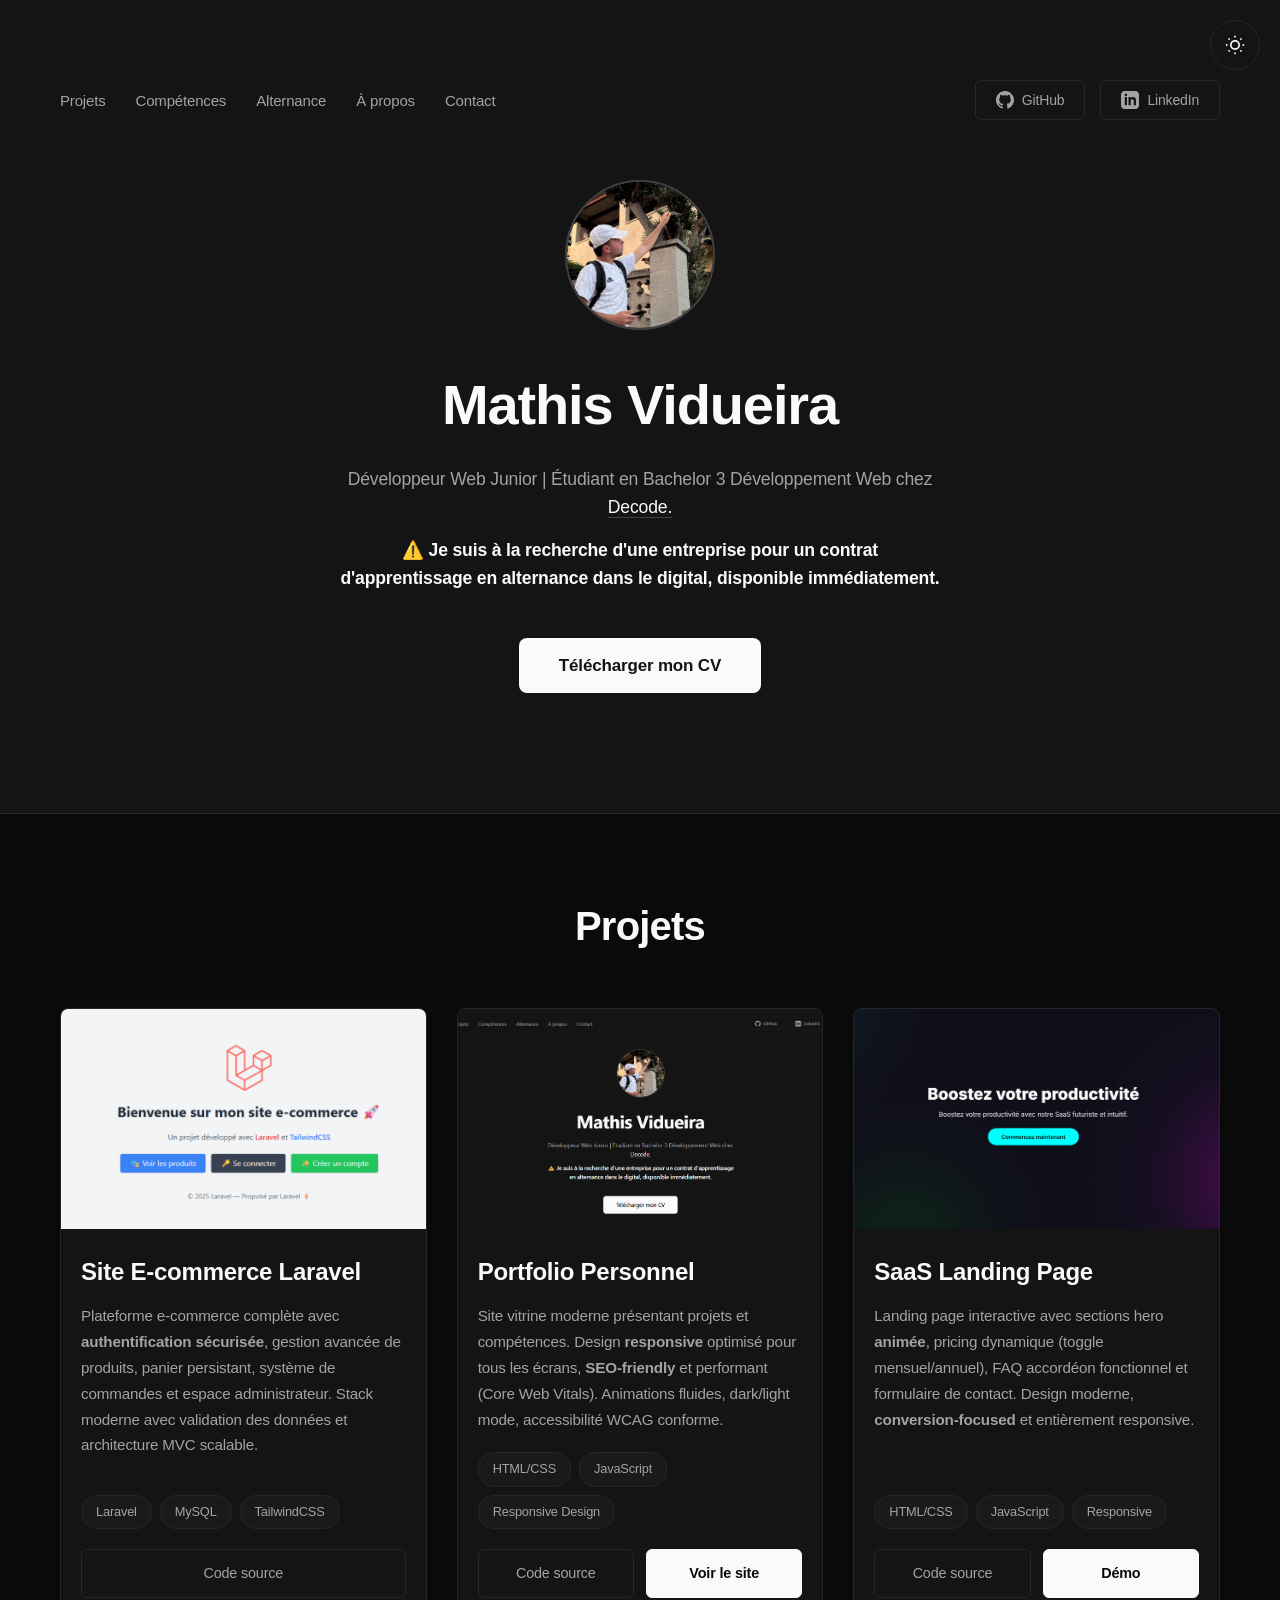
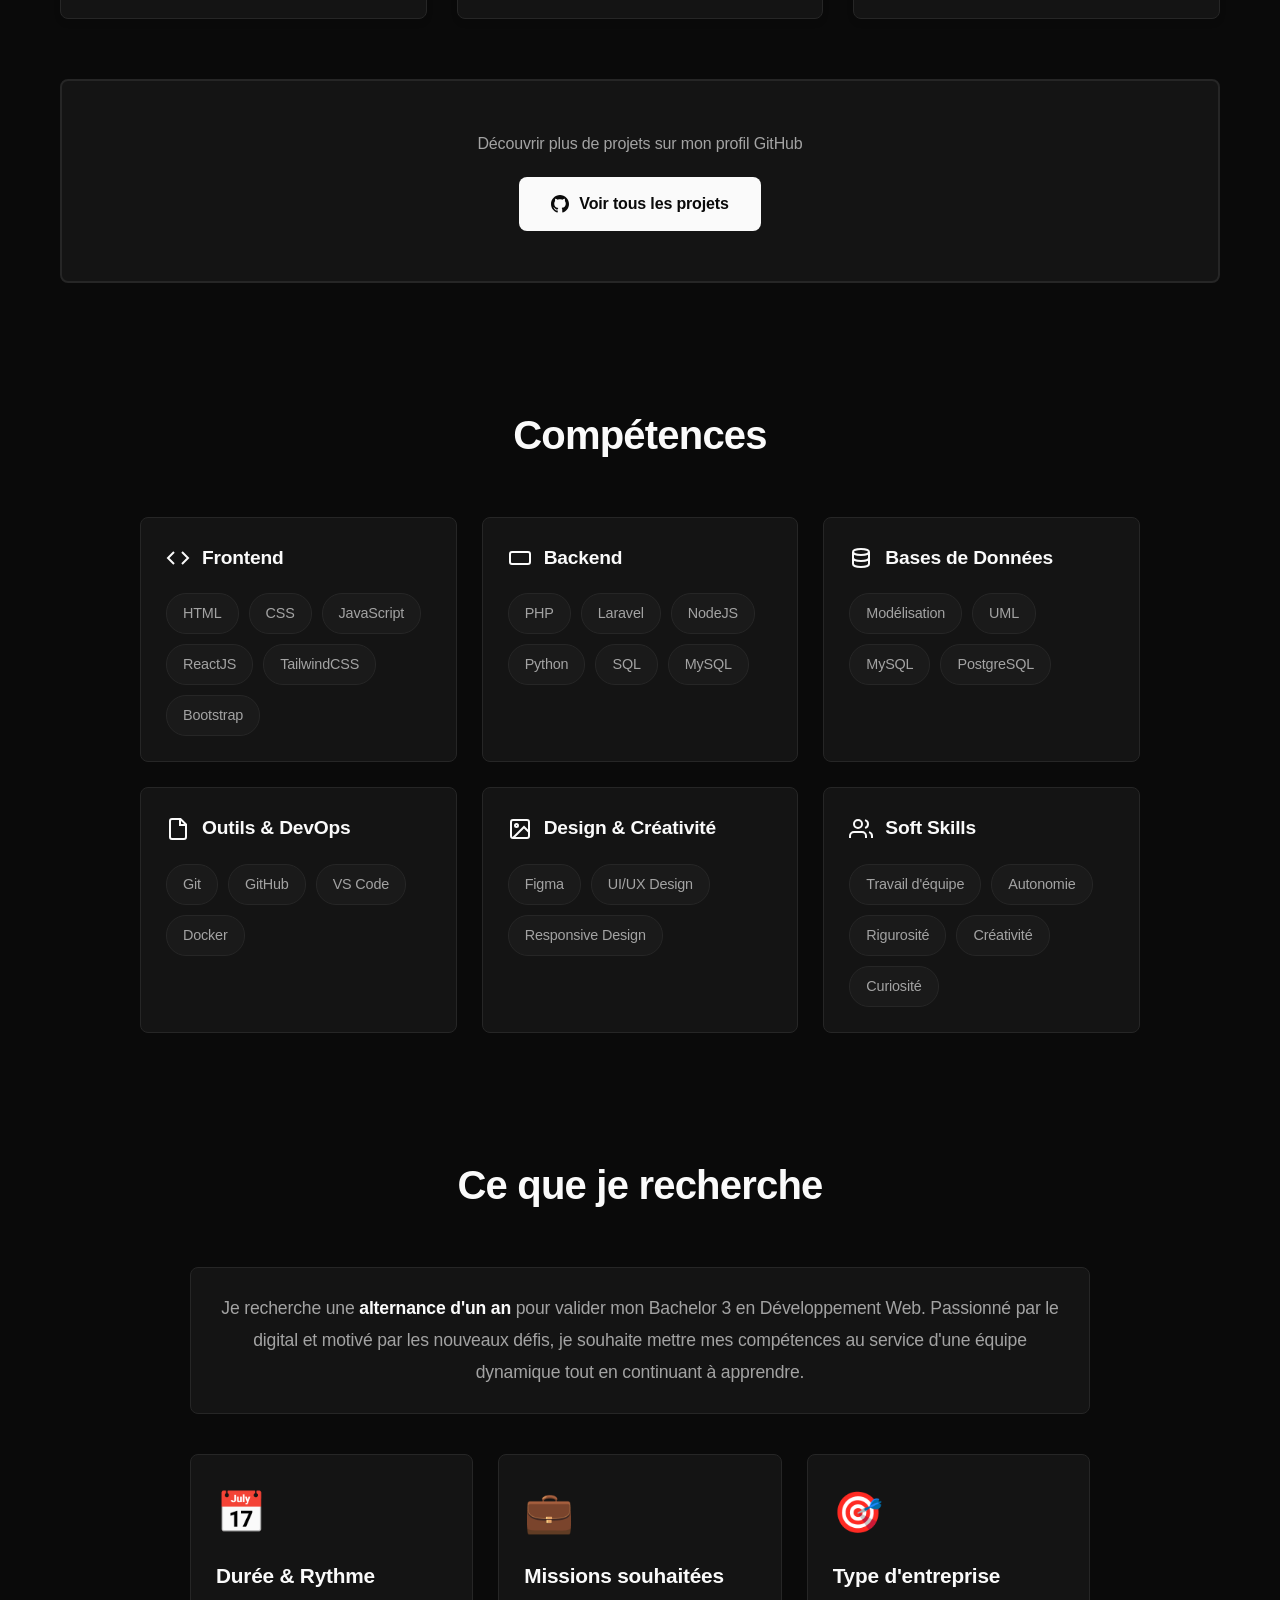
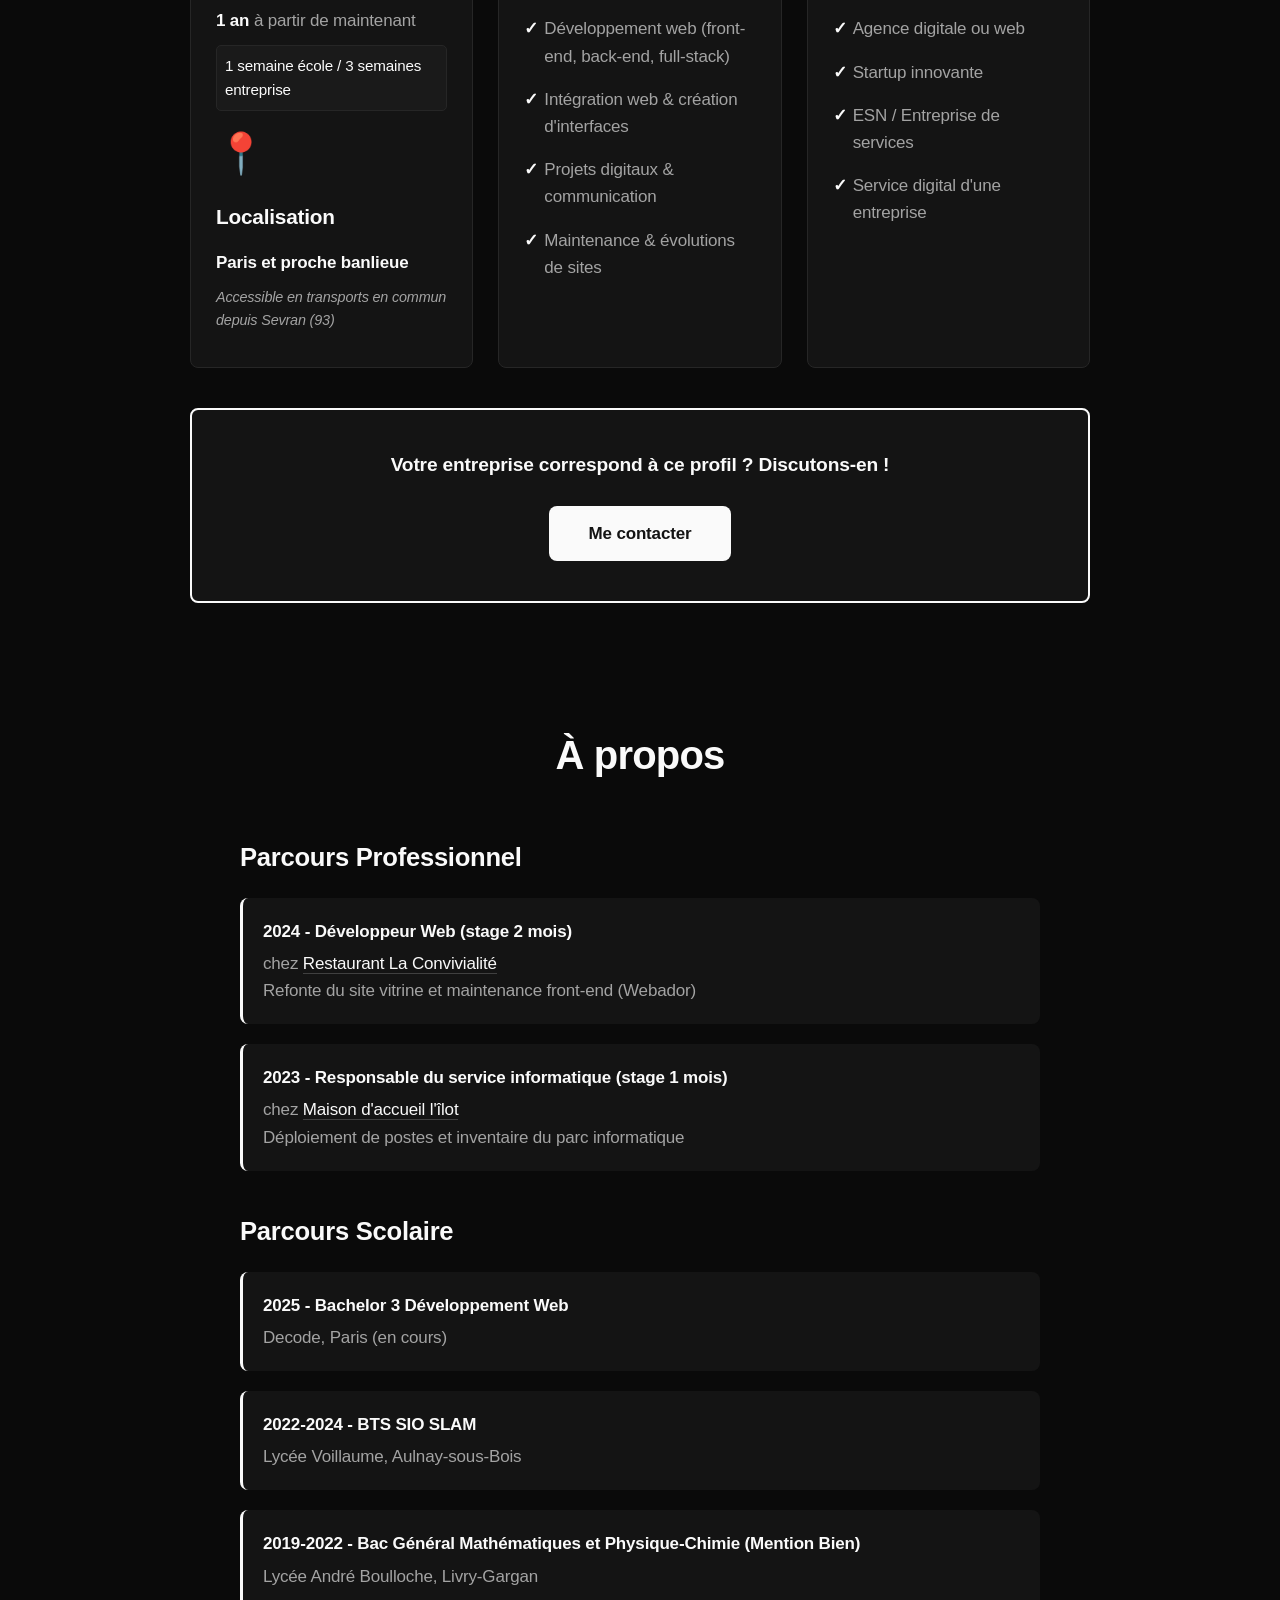
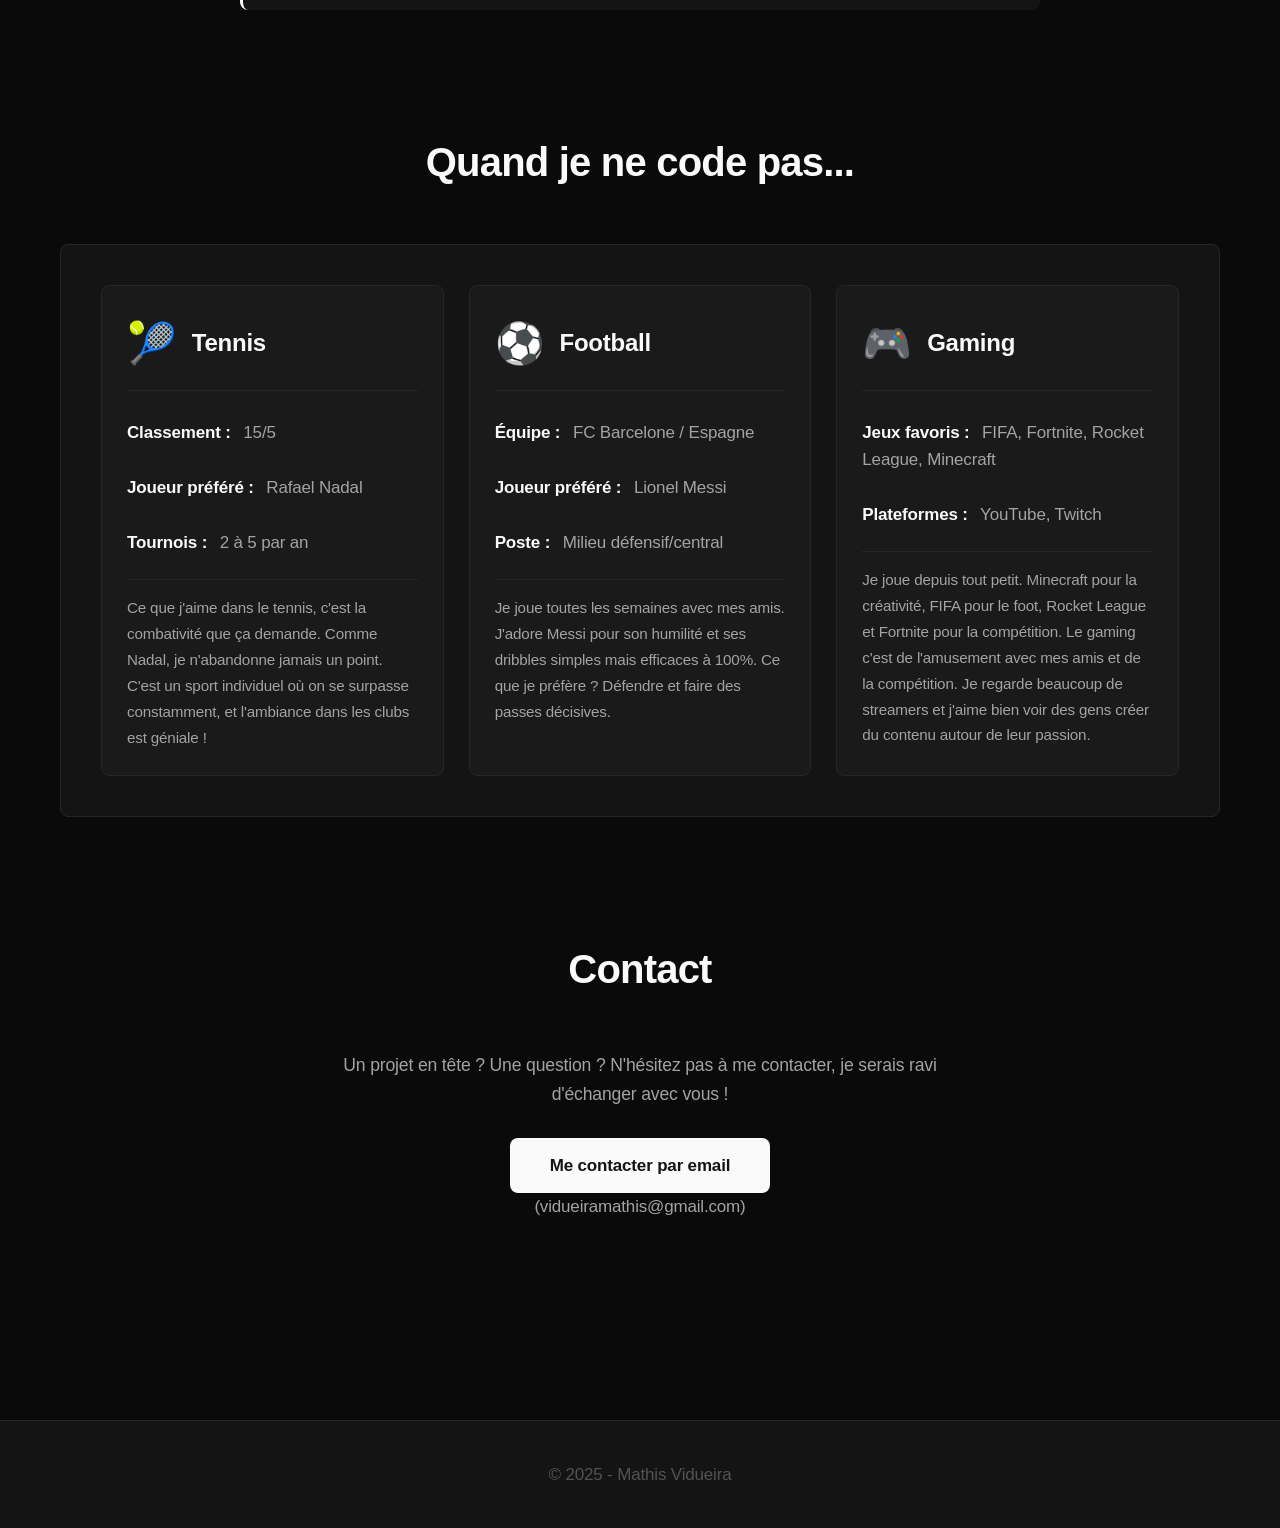
==== commit ce79e310: "nouveau cv, section projet plus qualitative, section compétences plus ciblée, suppression des commen" ====
--- a/index.html
+++ b/index.html
@@ -8,7 +8,6 @@
   <meta name="description"
     content="Portfolio de Mathis Vidueira, développeur web junior. Découvrez ses projets, compétences, parcours et contactez-le.">
 
-  <!-- Favicon -->
   <link rel="icon" href="images/favicon/favicon.ico" type="image/x-icon">
 
   <!-- Open Graph pour partage sur réseaux sociaux -->
@@ -28,12 +27,10 @@
 </head>
 
 <body>
-  <!-- Loader -->
   <div class="preloader">
     <div class="loader"></div>
   </div>
 
-  <!-- Barre de progression au scroll -->
   <div class="scroll-progress" id="scroll-progress"></div>
 
   <!-- Easter egg -->
@@ -42,7 +39,6 @@
     <small>Press ESC to exit</small>
   </div>
 
-  <!-- Bouton switch thème clair/sombre -->
   <button class="theme-toggle" id="theme-toggle" aria-label="Changer le thème">
     <svg class="sun-icon" xmlns="http://www.w3.org/2000/svg" viewBox="0 0 24 24" fill="none" stroke="currentColor"
       stroke-width="2">
@@ -62,7 +58,7 @@
     </svg>
   </button>
 
-  <!-- Lien d'accessibilité pour passer au contenu -->
+  <!-- Lien d'accessibilité -->
   <a href="#main-content" class="skip-to-main">Aller au contenu principal</a>
 
   <header>
@@ -111,37 +107,17 @@
   </header>
 
   <main id="main-content">
-    <!-- Projets -->
     <section id="projets">
       <h2>Projets</h2>
       <div class="projets-list">
         <article>
-          <img src="images/gsbapp.png" alt="Logo GSB" loading="lazy" width="300" height="200">
-          <h3>GSB App</h3>
+          <img src="images/ecommerce-app.png" alt="Capture d'écran du site E-commerce" loading="lazy" width="300"
+            height="200">
+          <h3>Site E-commerce Laravel</h3>
           <p>
-            Application web de gestion médicale permettant aux visiteurs médicaux de consulter et gérer leurs rapports
-            de visite.
-            Système complet avec <strong>authentification sécurisée</strong> et interface intuitive pour le suivi des
-            données professionnelles.
-          </p>
-          <ul class="technos">
-            <li>PHP</li>
-            <li>SQL</li>
-            <li>MVC</li>
-          </ul>
-          <div class="project-links">
-            <a href="https://github.com/siomathisa/btssio_gsb_1_mvc_php" target="_blank" rel="noopener noreferrer"
-              aria-label="Voir le code source du projet sur GitHub">Code source</a>
-          </div>
-        </article>
-
-        <article>
-          <img src="images/ecommerce-app.png" alt="Capture d'écran du projet" loading="lazy" width="300" height="200">
-          <h3>Site E-commerce</h3>
-          <p>
-            Site e-commerce <strong>Laravel</strong> : Application complète avec authentification, gestion de produits,
-            panier,
-            commandes et espace administrateur
+            Plateforme e-commerce complète avec <strong>authentification sécurisée</strong>, gestion avancée de
+            produits, panier persistant, système de commandes et espace administrateur. Stack moderne avec validation
+            des données et architecture MVC scalable.
           </p>
           <ul class="technos">
             <li>Laravel</li>
@@ -155,37 +131,39 @@
         </article>
 
         <article>
-          <img src="images/portfoliolast.png" alt="Capture d'écran de mon portfolio" loading="lazy" width="300"
+          <img src="images/portfoliolast.png" alt="Capture d'écran du portfolio" loading="lazy" width="300"
             height="200">
-          <h3>Portfolio personnel</h3>
+          <h3>Portfolio Personnel</h3>
           <p>
-            Site vitrine moderne présentant mes projets et compétences. Design <strong>responsive</strong> adapté à tous
-            les écrans,
-            optimisé pour le <strong>référencement SEO</strong> et les performances, avec animations fluides et
-            interface soignée.
+            Site vitrine moderne présentant projets et compétences. Design <strong>responsive</strong> optimisé pour
+            tous les écrans, <strong>SEO-friendly</strong> et performant (Core Web Vitals). Animations fluides,
+            dark/light mode, accessibilité WCAG conforme.
           </p>
           <ul class="technos">
-            <li>HTML</li>
-            <li>CSS</li>
-            <li>JS</li>
+            <li>HTML/CSS</li>
+            <li>JavaScript</li>
+            <li>Responsive Design</li>
           </ul>
           <div class="project-links">
             <a href="https://github.com/siomathisa/mathisvidueira-portfolio" target="_blank" rel="noopener noreferrer"
               aria-label="Voir le code source du projet sur GitHub">Code source</a>
+            <a href="https://mathisvidueira.github.io" target="_blank" rel="noopener noreferrer"
+              aria-label="Visiter le site" class="btn-demo">Voir le site</a>
           </div>
         </article>
 
         <article>
-          <img src="images/saas3.png" alt="Capture d'écran du projet" loading="lazy" width="300" height="200">
-          <h3>Saas Landing Page</h3>
+          <img src="images/saas3.png" alt="Capture d'écran SaaS Landing Page" loading="lazy" width="300" height="200">
+          <h3>SaaS Landing Page</h3>
           <p>
-            Landing page complète pour produit SaaS incluant sections <strong>hero animée</strong>, pricing avec toggle
-            mensuel/annuel, FAQ accordéon et formulaire de contact. Design moderne et <strong>responsive</strong>.
+            Landing page interactive avec sections hero <strong>animée</strong>, pricing dynamique (toggle
+            mensuel/annuel), FAQ accordéon fonctionnel et formulaire de contact. Design moderne,
+            <strong>conversion-focused</strong> et entièrement responsive.
           </p>
           <ul class="technos">
-            <li>HTML</li>
-            <li>CSS</li>
-            <li>JS</li>
+            <li>HTML/CSS</li>
+            <li>JavaScript</li>
+            <li>Responsive</li>
           </ul>
           <div class="project-links">
             <a href="https://github.com/siomathisa/saas-landing-page" target="_blank" rel="noopener noreferrer"
@@ -194,48 +172,21 @@
               aria-label="Tester le projet" class="btn-demo">Démo</a>
           </div>
         </article>
-
-        <article>
-          <img src="images/calculatrice.png" alt="Capture d'écran du projet" loading="lazy" width="300" height="200">
-          <h3>Calculatrice Interactive</h3>
-          <p>
-            Calculatrice web fonctionnelle qui gère toutes les opérations de base avec une interface
-            <strong>responsive</strong> et agréable,
-            utilisable au clavier ou à la souris.
-          </p>
-          <ul class="technos">
-            <li>HTML</li>
-            <li>CSS</li>
-            <li>JS</li>
-          </ul>
-          <div class="project-links">
-            <a href="https://github.com/siomathisa/calculatrice_js" target="_blank" rel="noopener noreferrer"
-              aria-label="Voir le code source du projet sur GitHub">Code source</a>
-            <a href="https://calculatrice-js-nine.vercel.app/" target="_blank" rel="noopener noreferrer"
-              aria-label="Tester le projet" class="btn-demo">Démo</a>
-          </div>
-        </article>
-
-        <article>
-          <img src="images/imcapp.png" alt="Capture d'écran du projet" loading="lazy" width="300" height="200">
-          <h3>IMC App</h3>
-          <p>
-            Application desktop qui calcule votre <strong>Indice de Masse Corporelle</strong>
-            que vous pouvez comparer avec le graphique coloré inclus. Interface simple et efficace.
-          </p>
-          <ul class="technos">
-            <li>C#</li>
-            <li>Winforms</li>
-          </ul>
-          <div class="project-links">
-            <a href="https://github.com/siomathisa/app_imc_csharp" target="_blank" rel="noopener noreferrer"
-              aria-label="Voir le code source du projet sur GitHub">Code source</a>
-          </div>
-        </article>
-      </div>
-    </section>
-
-    <!-- Compétences -->
+      </div>
+
+      <div class="projects-cta">
+        <p>Découvrir plus de projets sur mon profil 
+          GitHub</p>
+        <a href="https://github.com/siomathisa" target="_blank" rel="noopener noreferrer" class="btn-github">
+          <svg xmlns="http://www.w3.org/2000/svg" width="18" height="18" viewBox="0 0 24 24" fill="currentColor">
+            <path
+              d="M12 0c-6.626 0-12 5.373-12 12 0 5.302 3.438 9.8 8.207 11.387.599.111.793-.261.793-.577v-2.234c-3.338.726-4.033-1.416-4.033-1.416-.546-1.387-1.333-1.756-1.333-1.756-1.089-.745.083-.729.083-.729 1.205.084 1.839 1.237 1.839 1.237 1.07 1.834 2.807 1.304 3.492.997.107-.775.418-1.305.762-1.604-2.665-.305-5.467-1.334-5.467-5.931 0-1.311.469-2.381 1.236-3.221-.124-.303-.535-1.524.117-3.176 0 0 1.008-.322 3.301 1.23.957-.266 1.983-.399 3.003-.404 1.02.005 2.047.138 3.006.404 2.291-1.552 3.297-1.23 3.297-1.23.653 1.653.242 2.874.118 3.176.77.84 1.235 1.911 1.235 3.221 0 4.609-2.807 5.624-5.479 5.921.43.372.823 1.102.823 2.222v3.293c0 .319.192.694.801.576 4.765-1.589 8.199-6.086 8.199-11.386 0-6.627-5.373-12-12-12z" />
+          </svg>
+          Voir tous les projets
+        </a>
+      </div>
+    </section>
+
     <section id="competences">
       <h2>Compétences</h2>
       <div class="competences-container">
@@ -246,18 +197,15 @@
               <polyline points="16 18 22 12 16 6"></polyline>
               <polyline points="8 6 2 12 8 18"></polyline>
             </svg>
-            <h3>Développement</h3>
+            <h3>Frontend</h3>
           </div>
           <div class="skills-grid">
             <span class="skill-tag">HTML</span>
             <span class="skill-tag">CSS</span>
             <span class="skill-tag">JavaScript</span>
-            <span class="skill-tag">TypeScript</span>
-            <span class="skill-tag">PHP</span>
-            <span class="skill-tag">SQL</span>
-            <span class="skill-tag">C#</span>
-            <span class="skill-tag">Python</span>
-            <span class="skill-tag">Git</span>
+            <span class="skill-tag">ReactJS</span>
+            <span class="skill-tag">TailwindCSS</span>
+            <span class="skill-tag">Bootstrap</span>
           </div>
         </div>
 
@@ -268,15 +216,33 @@
               <rect x="2" y="6" width="20" height="12" rx="2"></rect>
               <path d="M12 12h.01"></path>
             </svg>
-            <h3>Frameworks & Librairies</h3>
-          </div>
-          <div class="skills-grid">
+            <h3>Backend</h3>
+          </div>
+          <div class="skills-grid">
+            <span class="skill-tag">PHP</span>
+            <span class="skill-tag">Laravel</span>
             <span class="skill-tag">NodeJS</span>
-            <span class="skill-tag">ReactJS</span>
-            <span class="skill-tag">Laravel</span>
-            <span class="skill-tag">Bootstrap</span>
-            <span class="skill-tag">TailwindCSS</span>
-            <span class="skill-tag">DaisyUI</span>
+            <span class="skill-tag">Python</span>
+            <span class="skill-tag">SQL</span>
+            <span class="skill-tag">MySQL</span>
+          </div>
+        </div>
+
+        <div class="competences-category">
+          <div class="category-header">
+            <svg class="category-icon" xmlns="http://www.w3.org/2000/svg" width="24" height="24" viewBox="0 0 24 24"
+              fill="none" stroke="currentColor" stroke-width="2">
+              <ellipse cx="12" cy="6" rx="8" ry="3"></ellipse>
+              <path d="M4 6v6c0 1.657 3.582 3 8 3s8-1.343 8-3V6"></path>
+              <path d="M4 12v6c0 1.657 3.582 3 8 3s8-1.343 8-3v-6"></path>
+            </svg>
+            <h3>Bases de Données</h3>
+          </div>
+          <div class="skills-grid">
+            <span class="skill-tag">Modélisation</span>
+            <span class="skill-tag">UML</span>
+            <span class="skill-tag">MySQL</span>
+            <span class="skill-tag">PostgreSQL</span>
           </div>
         </div>
 
@@ -287,15 +253,13 @@
               <path d="M14.5 2H6a2 2 0 0 0-2 2v16a2 2 0 0 0 2 2h12a2 2 0 0 0 2-2V7.5L14.5 2z"></path>
               <polyline points="14 2 14 8 20 8"></polyline>
             </svg>
-            <h3>Outils & Productivité</h3>
-          </div>
-          <div class="skills-grid">
-            <span class="skill-tag">IA Génératives</span>
-            <span class="skill-tag">Microsoft 365</span>
-            <span class="skill-tag">Google Workspace</span>
-            <span class="skill-tag">LibreOffice</span>
+            <h3>Outils & DevOps</h3>
+          </div>
+          <div class="skills-grid">
+            <span class="skill-tag">Git</span>
             <span class="skill-tag">GitHub</span>
             <span class="skill-tag">VS Code</span>
+            <span class="skill-tag">Docker</span>
           </div>
         </div>
 
@@ -307,14 +271,12 @@
               <circle cx="8.5" cy="8.5" r="1.5"></circle>
               <polyline points="21 15 16 10 5 21"></polyline>
             </svg>
-            <h3>Design & Création</h3>
+            <h3>Design & Créativité</h3>
           </div>
           <div class="skills-grid">
             <span class="skill-tag">Figma</span>
             <span class="skill-tag">UI/UX Design</span>
-            <span class="skill-tag">Montage vidéo & photo</span>
-            <span class="skill-tag">Canva</span>
-            <span class="skill-tag">CapCut</span>
+            <span class="skill-tag">Responsive Design</span>
           </div>
         </div>
 
@@ -339,7 +301,6 @@
       </div>
     </section>
 
-    <!-- Alternance -->
     <section id="alternance">
       <h2>Ce que je recherche</h2>
       <div class="alternance-container">
@@ -394,7 +355,6 @@
       </div>
     </section>
 
-    <!-- À propos -->
     <section id="a-propos">
       <h2>À propos</h2>
       <div class="parcours">
@@ -431,7 +391,6 @@
       </div>
     </section>
 
-    <!-- Centres d'intérêt -->
     <section id="centres-interet">
       <h2>Quand je ne code pas...</h2>
 
@@ -495,7 +454,6 @@
       </div>
     </section>
 
-    <!-- Contact -->
     <section id="contact">
       <h2>Contact</h2>
       <p>
@@ -506,12 +464,11 @@
     </section>
   </main>
 
-  <!-- Bouton retour en haut -->
   <button id="scroll-to-top" class="scroll-to-top" aria-label="Retour en haut de la page"
     title="Retour en haut">↑</button>
 
   <footer>
-    <p>&copy; 2025 Mathis Vidueira. Tous droits réservés.</p>
+    <p>&copy; 2025 - Mathis Vidueira</p>
   </footer>
 
   <script src="script.js"></script>
--- a/style.css
+++ b/style.css
@@ -434,9 +434,9 @@
    ======================================== */
 .projets-list {
   display: grid;
-  grid-template-columns: repeat(auto-fit, minmax(300px, 1fr));
+  grid-template-columns: repeat(auto-fit, minmax(320px, 1fr));
   gap: 30px;
-  margin-bottom: 50px;
+  margin-bottom: 60px;
 }
 
 .projets-list article {
@@ -444,24 +444,25 @@
   border: 1px solid var(--border-light);
   border-radius: var(--border-radius);
   overflow: hidden;
-  transition: transform 0.3s ease, border-color 0.3s ease;
+  transition: transform 0.3s ease, border-color 0.3s ease, box-shadow 0.3s ease;
   display: flex;
   flex-direction: column;
+  box-shadow: 0 4px 6px rgba(0, 0, 0, 0.1);
 }
 
 .projets-list article:hover {
-  transform: translateY(-5px);
+  transform: translateY(-8px);
   border-color: var(--text-primary);
+  box-shadow: 0 12px 24px rgba(0, 0, 0, 0.15);
 }
 
 .projets-list article img {
   width: 100%;
-  height: 200px;
+  height: 220px;
   object-fit: cover;
-  transition: transform 0.5s ease, opacity 0.3s ease;
+  transition: transform 0.5s ease;
   aspect-ratio: 3/2;
   background: var(--bg-tertiary);
-  opacity: 0;
 }
 
 /* Petit effet grayscale en mode clair */
@@ -474,69 +475,75 @@
 }
 
 .projets-list article:hover img {
-  transform: scale(1.05);
+  transform: scale(1.08);
 }
 
 .projets-list article h3 {
   color: var(--text-primary);
-  font-size: 1.4rem;
-  font-weight: 600;
-  margin: 20px 20px 10px;
+  font-size: 1.5rem;
+  font-weight: 700;
+  margin: 24px 20px 12px;
   letter-spacing: -0.01em;
 }
 
 .projets-list article p {
-  margin: 0 20px var(--spacing-sm);
+  margin: 0 20px 20px;
   color: var(--text-secondary);
   flex-grow: 1;
-  line-height: 1.6;
+  line-height: 1.7;
+  font-size: 0.95rem;
 }
 
 .technos {
   display: flex;
   flex-wrap: wrap;
-  gap: var(--spacing-xs);
+  gap: 8px;
   list-style: none;
   margin: 0 20px 20px;
 }
 
 .technos li {
-  padding: 5px 12px;
+  padding: 6px 14px;
   background: var(--bg-tertiary);
   border: 1px solid var(--border-light);
-  border-radius: 5px;
-  font-size: 0.85rem;
-  color: var(--text-secondary);
+  border-radius: 16px;
+  font-size: 0.8rem;
+  color: var(--text-secondary);
+  font-weight: 500;
   transition: var(--transition);
 }
 
 .technos li:hover {
-  border-color: var(--border-medium);
-  color: var(--text-primary);
+  border-color: var(--text-primary);
+  color: var(--text-primary);
+  background: var(--bg-secondary);
 }
 
 .project-links {
   display: flex;
-  gap: 10px;
+  gap: 12px;
   padding: 0 20px 20px;
+  margin-top: auto;
 }
 
 .project-links a {
   flex: 1;
   text-align: center;
-  padding: 10px;
+  padding: 12px 16px;
   background: transparent;
-  border: 1px solid var(--border-light);
+  border: 1.5px solid var(--border-light);
   color: var(--text-secondary);
   text-decoration: none;
   border-radius: 6px;
   transition: var(--transition);
   font-size: 0.9rem;
+  font-weight: 500;
 }
 
 .project-links a:hover {
   border-color: var(--text-primary);
   color: var(--text-primary);
+  background: var(--bg-tertiary);
   transform: translateY(-2px);
 }
 
@@ -549,8 +556,64 @@
 
 .project-links .btn-demo:hover {
   background: var(--accent);
+  border-color: var(--accent);
+  transform: translateY(-2px);
+}
+
+/* ========================================
+   CTA PROJETS - VOIR PLUS
+   ======================================== */
+.projects-cta {
+  text-align: center;
+  padding: 50px 30px;
+  background: var(--bg-secondary);
+  border: 2px solid var(--border-light);
+  border-radius: var(--border-radius);
+  transition: var(--transition);
+}
+
+.projects-cta:hover {
+  border-color: var(--text-primary);
+}
+
+.projects-cta p {
+  color: var(--text-secondary);
+  font-size: 1rem;
+  margin-bottom: 20px;
+  letter-spacing: -0.01em;
+}
+
+.btn-github {
+  display: inline-flex;
+  align-items: center;
+  gap: 10px;
+  padding: 14px 32px;
+  background: var(--text-primary);
   color: var(--bg-primary);
-  transform: translateY(-2px);
+  border: none;
+  border-radius: 8px;
+  text-decoration: none;
+  font-weight: 600;
+  font-size: 1rem;
+  cursor: pointer;
+  transition: var(--transition);
+  letter-spacing: -0.01em;
+}
+
+.btn-github:hover {
+  transform: translateY(-3px);
+  box-shadow: 0 10px 20px rgba(250, 250, 250, 0.15);
+  background: var(--accent);
+}
+
+.btn-github svg {
+  width: 18px;
+  height: 18px;
+  transition: transform 0.3s ease;
+}
+
+.btn-github:hover svg {
+  transform: scale(1.1);
 }
 
 /* ========================================
@@ -934,7 +997,6 @@
    RESPONSIVE - MOBILE
    ======================================== */
 @media (max-width: 768px) {
-  /* Ajustement du bouton thème */
   .theme-toggle {
     top: 15px;
     right: 15px;
@@ -947,7 +1009,6 @@
     height: 18px;
   }
   
-  /* Navigation en colonne sur mobile */
   nav {
     flex-direction: column;
     gap: 20px;
@@ -961,7 +1022,6 @@
     gap: var(--spacing-sm);
   }
   
-  /* Tailles réduites pour mobile */
   header h1 {
     font-size: 2.5rem;
   }
@@ -975,13 +1035,30 @@
     font-size: 2rem;
   }
   
-  /* Grilles en colonne unique */
   .projets-list,
   .interests-grid-full,
   .alternance-grid {
     grid-template-columns: 1fr;
   }
-  
+
+    .projets-list {
+    grid-template-columns: 1fr;
+    gap: 24px;
+  }
+
+  .projets-list article h3 {
+    font-size: 1.3rem;
+  }
+
+  .projects-cta {
+    padding: 40px 20px;
+  }
+
+  .btn-github {
+    width: 100%;
+    justify-content: center;
+  }
+
   .interests-container {
     padding: var(--spacing-md) var(--spacing-sm);
   }
@@ -990,4 +1067,5 @@
     bottom: 20px;
     right: 20px;
   }
-}+}
+  
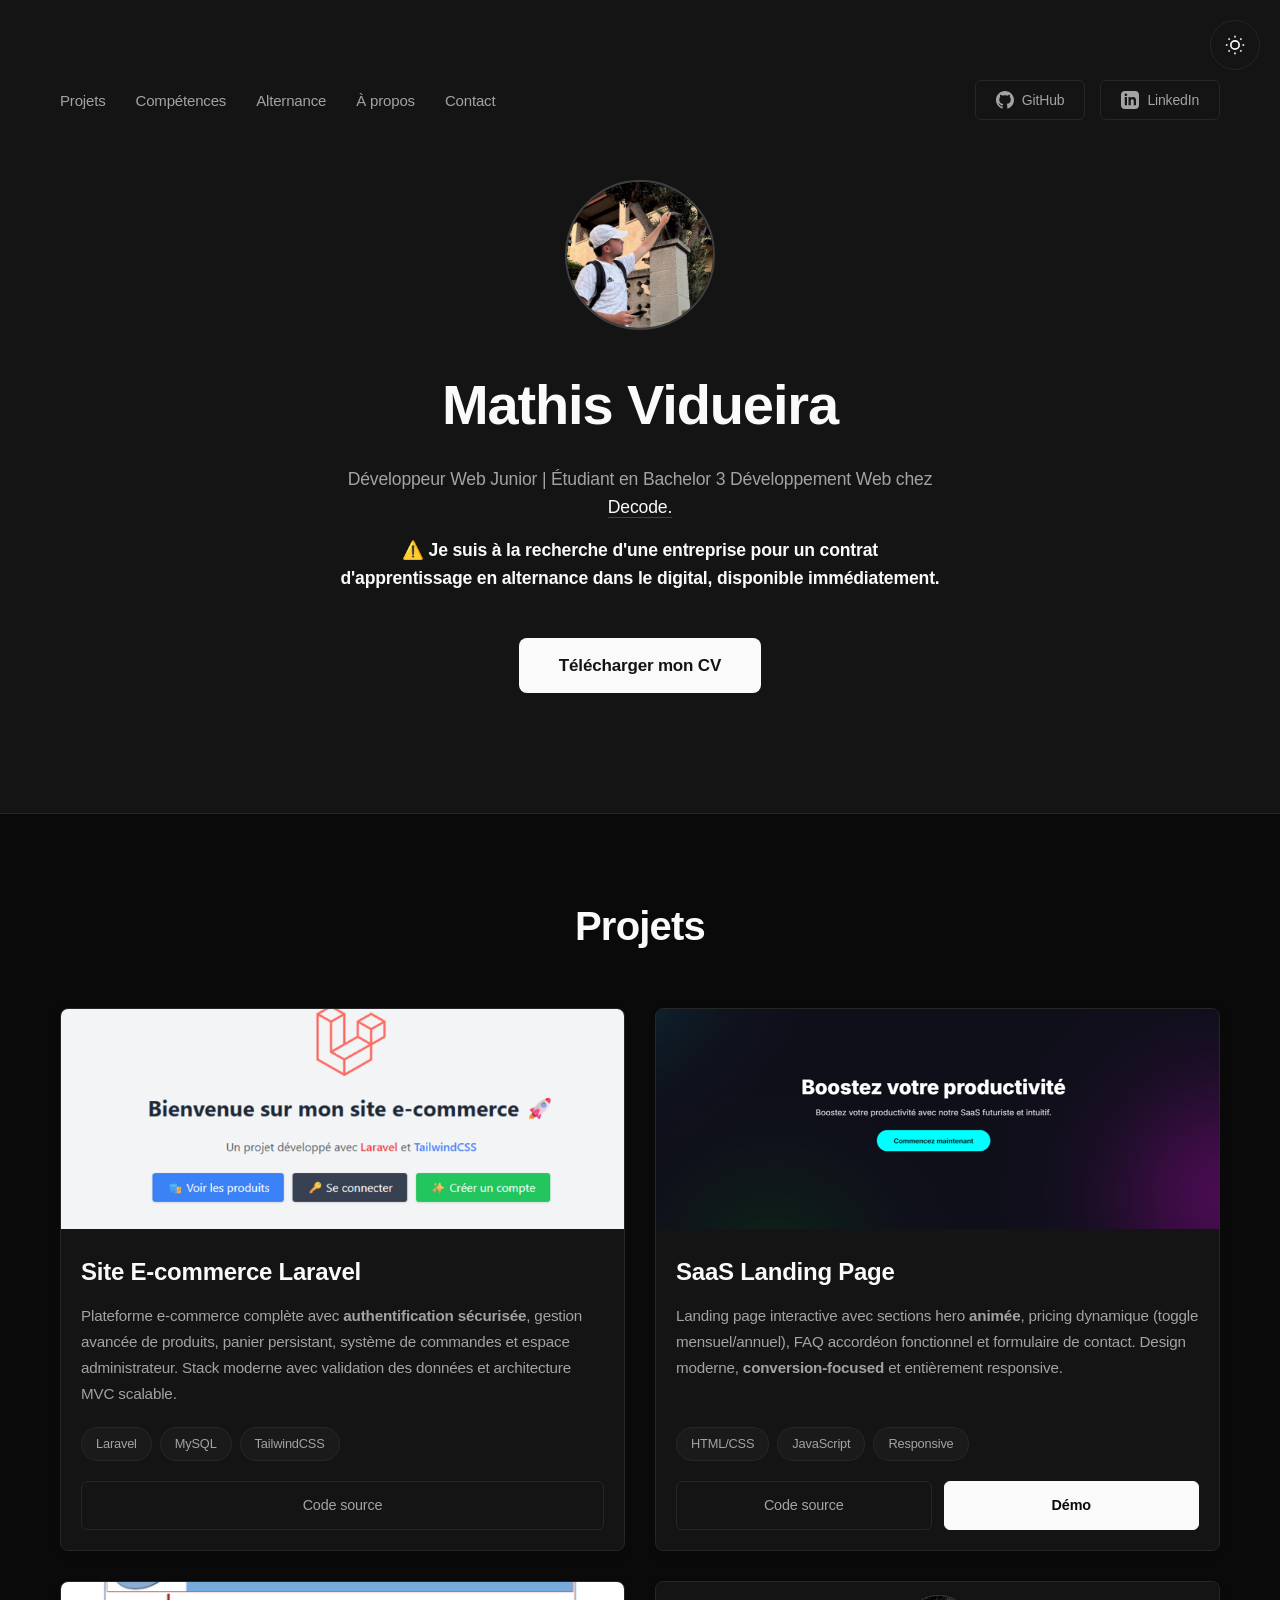
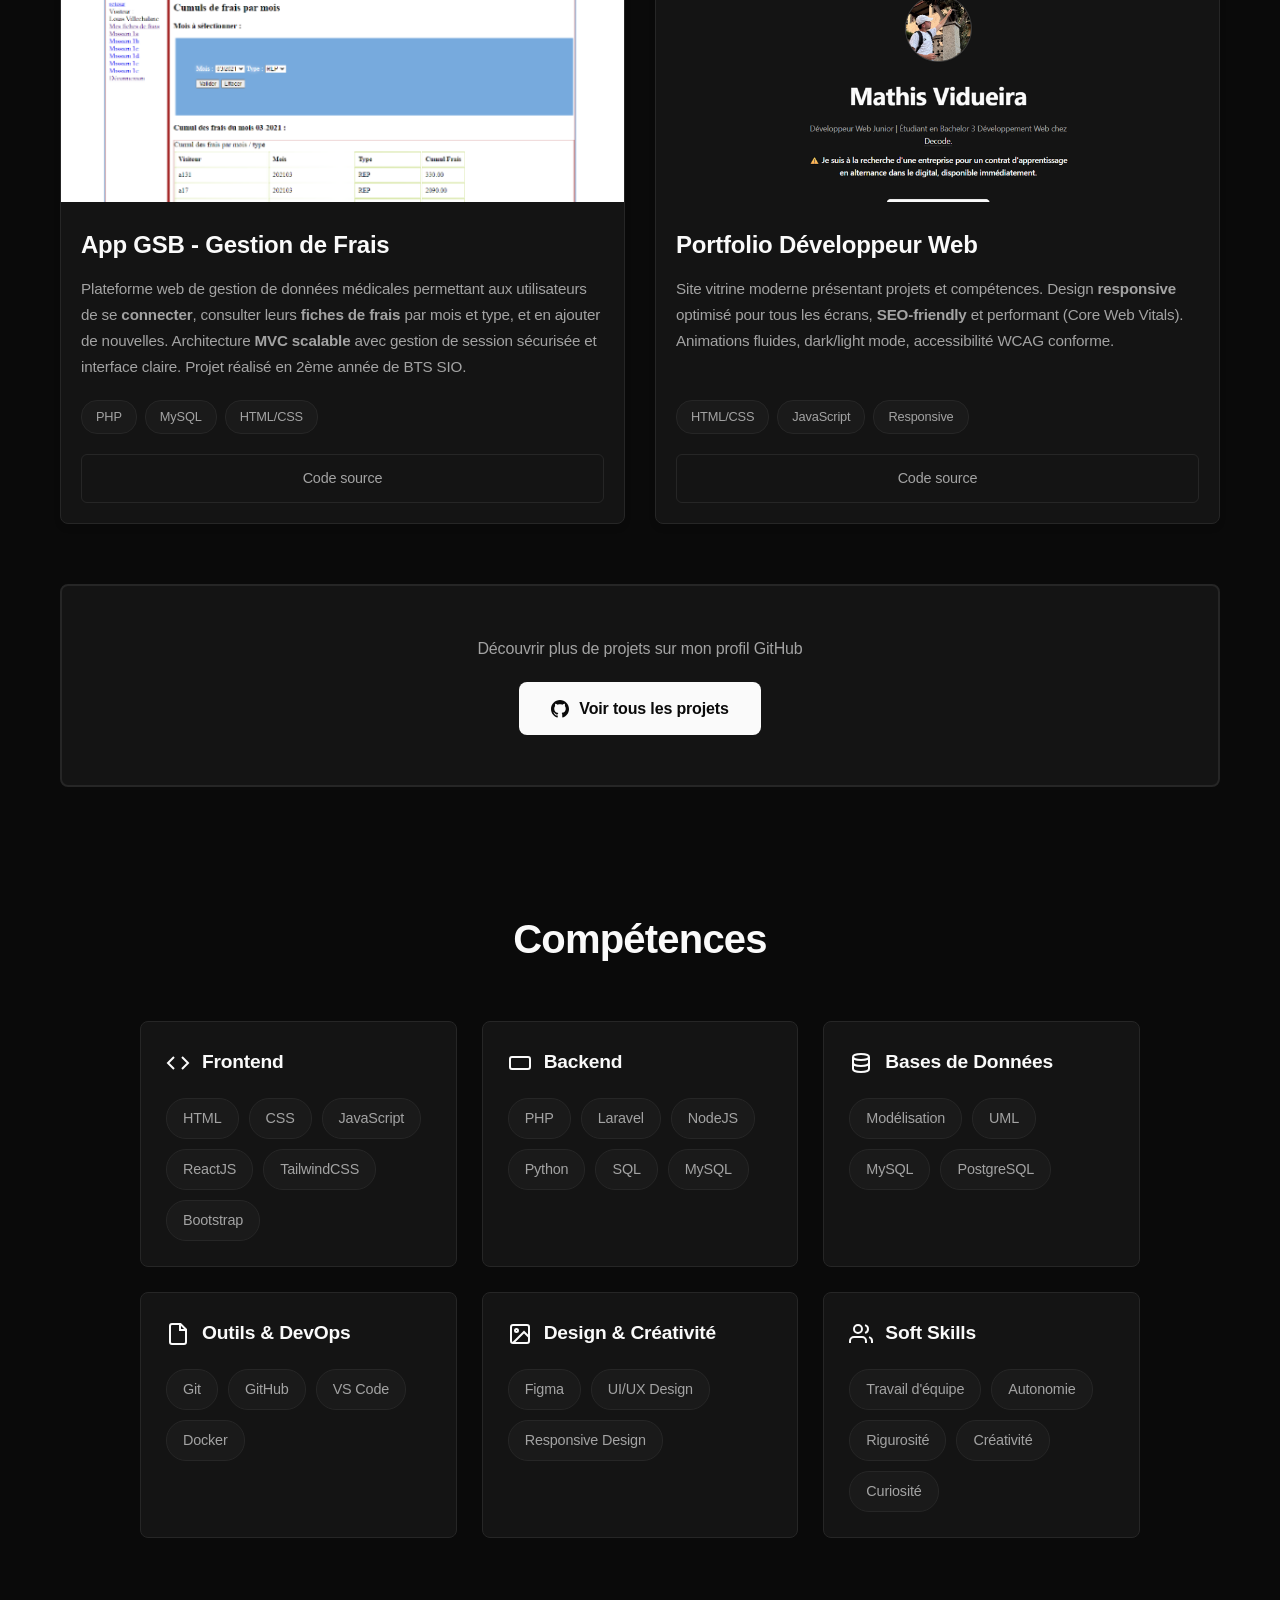
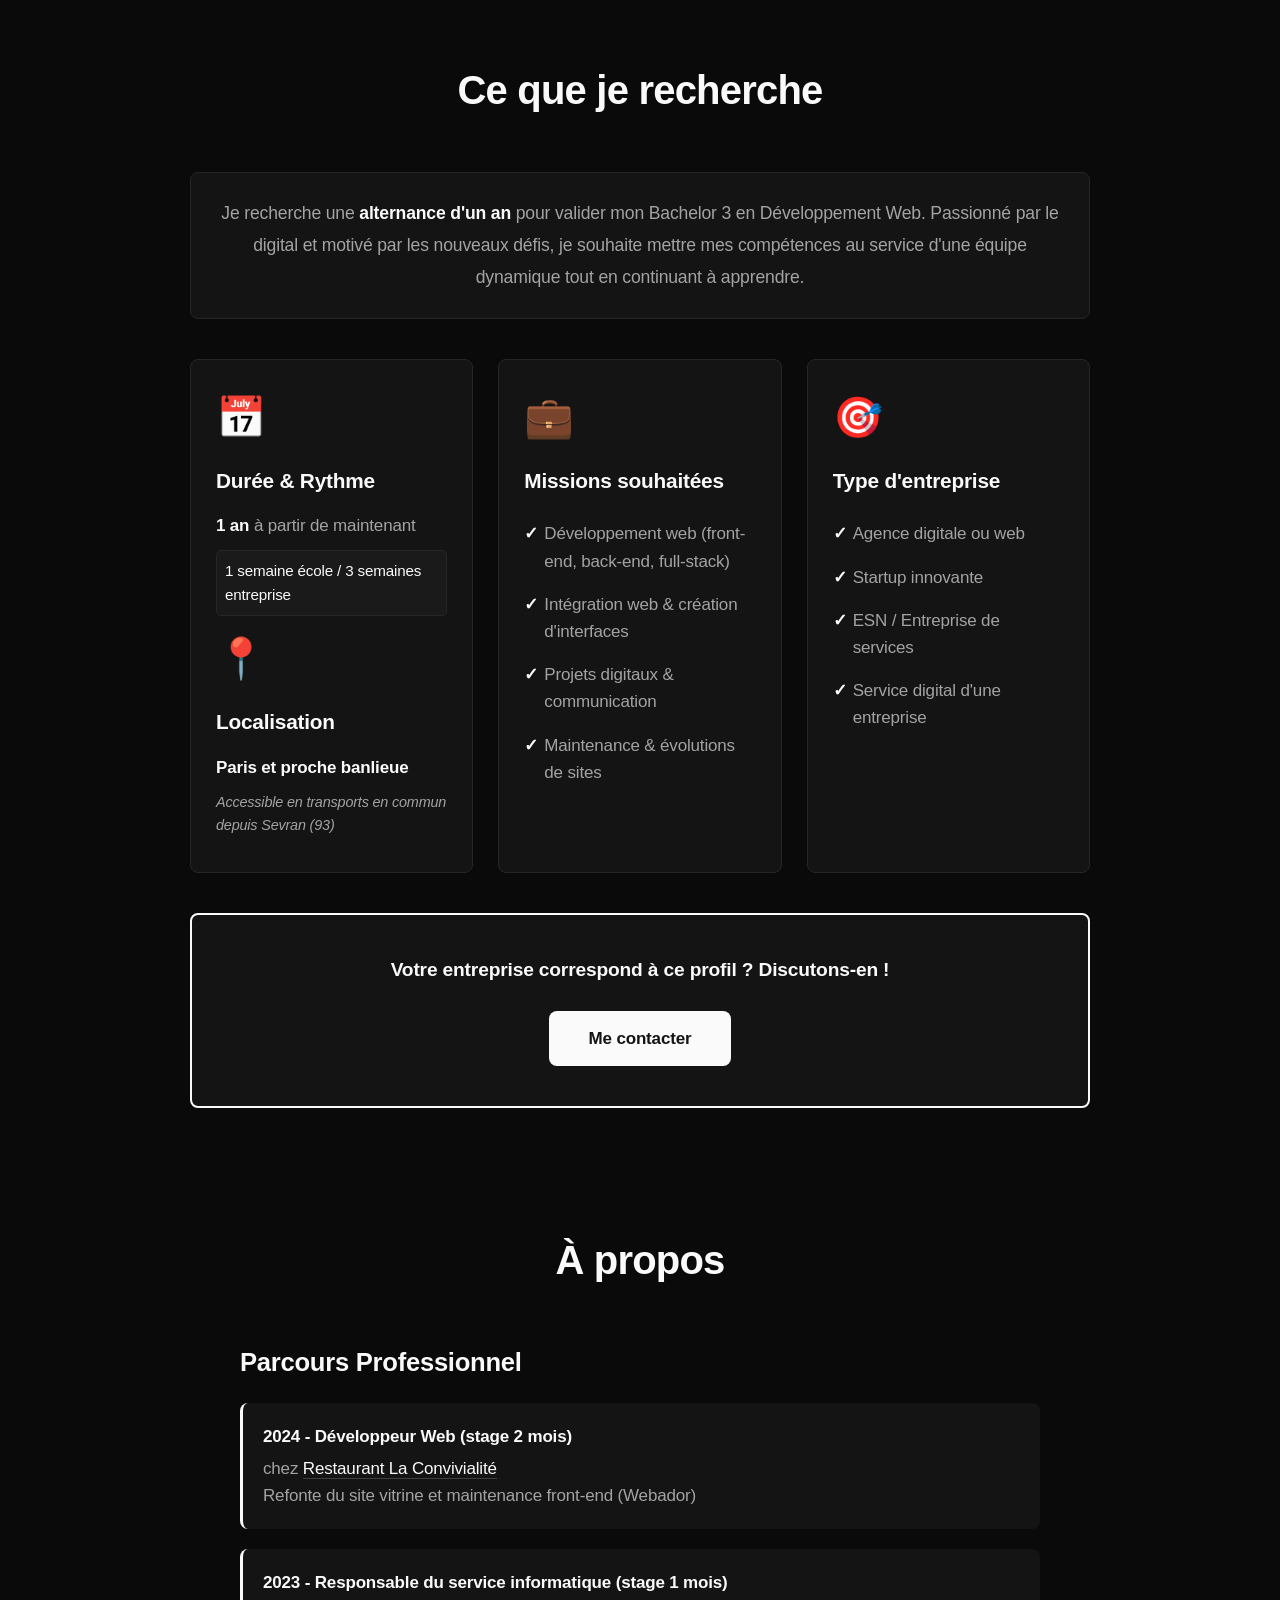
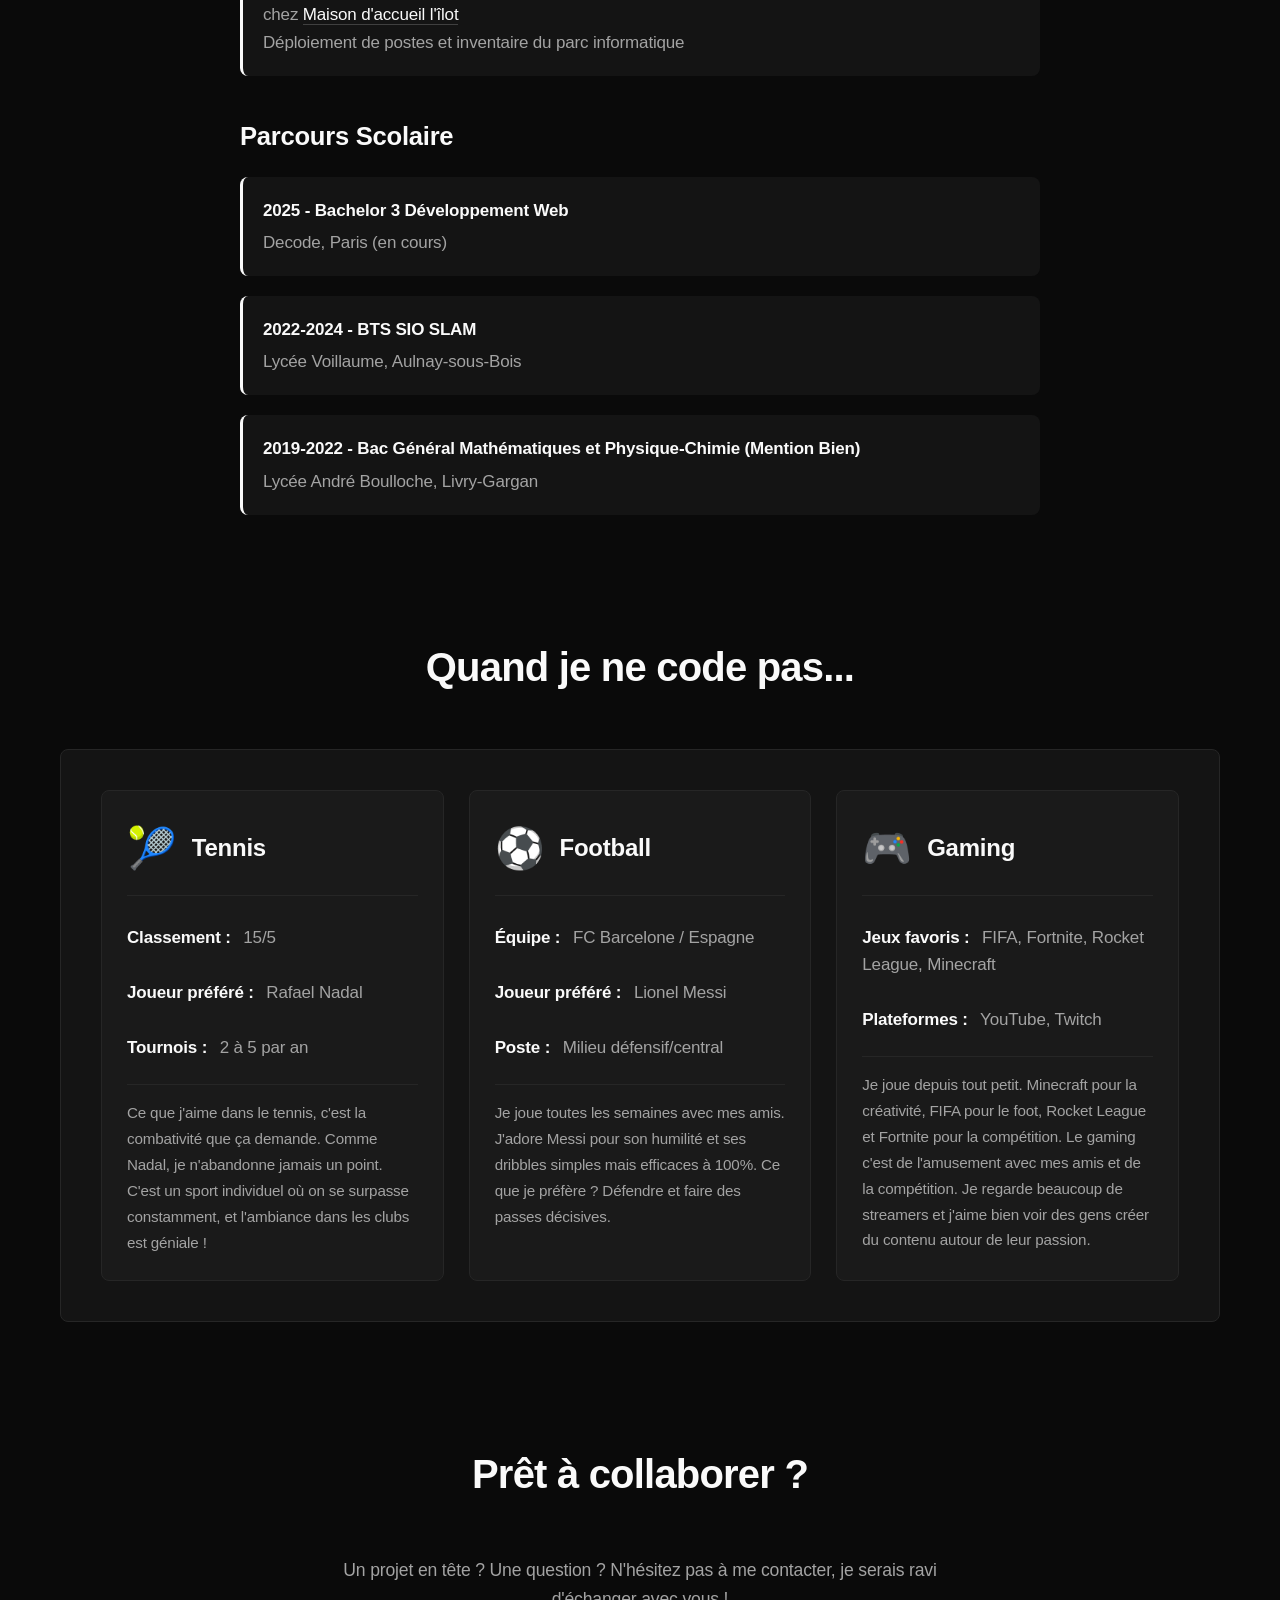
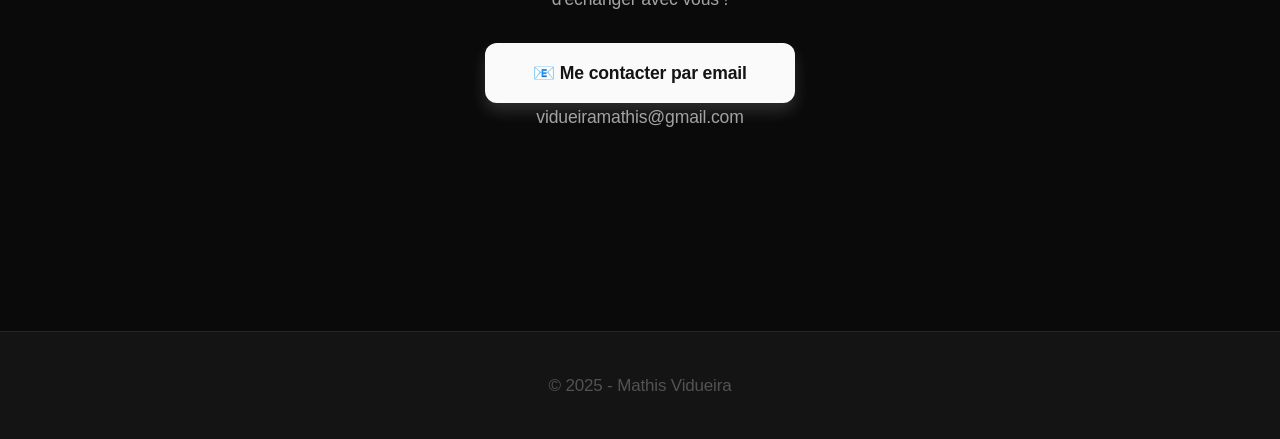
==== commit 2f6a2fa8: "1 projet en +, bouton mail plus visible, suppression images inutiles" ====
--- a/index.html
+++ b/index.html
@@ -131,28 +131,6 @@
         </article>
 
         <article>
-          <img src="images/portfoliolast.png" alt="Capture d'écran du portfolio" loading="lazy" width="300"
-            height="200">
-          <h3>Portfolio Personnel</h3>
-          <p>
-            Site vitrine moderne présentant projets et compétences. Design <strong>responsive</strong> optimisé pour
-            tous les écrans, <strong>SEO-friendly</strong> et performant (Core Web Vitals). Animations fluides,
-            dark/light mode, accessibilité WCAG conforme.
-          </p>
-          <ul class="technos">
-            <li>HTML/CSS</li>
-            <li>JavaScript</li>
-            <li>Responsive Design</li>
-          </ul>
-          <div class="project-links">
-            <a href="https://github.com/siomathisa/mathisvidueira-portfolio" target="_blank" rel="noopener noreferrer"
-              aria-label="Voir le code source du projet sur GitHub">Code source</a>
-            <a href="https://mathisvidueira.github.io" target="_blank" rel="noopener noreferrer"
-              aria-label="Visiter le site" class="btn-demo">Voir le site</a>
-          </div>
-        </article>
-
-        <article>
           <img src="images/saas3.png" alt="Capture d'écran SaaS Landing Page" loading="lazy" width="300" height="200">
           <h3>SaaS Landing Page</h3>
           <p>
@@ -172,10 +150,51 @@
               aria-label="Tester le projet" class="btn-demo">Démo</a>
           </div>
         </article>
+
+        <article>
+          <img src="images/screen-gsb.png" alt="Capture d'écran de l'application GSB" loading="lazy" width="300"
+            height="200">
+          <h3>App GSB - Gestion de Frais</h3>
+          <p>
+            Plateforme web de gestion de données médicales permettant aux utilisateurs de se
+            <strong>connecter</strong>, consulter leurs <strong>fiches de frais</strong> par mois et type,
+            et en ajouter de nouvelles. Architecture <strong>MVC scalable</strong> avec gestion de session
+            sécurisée et interface claire. Projet réalisé en 2ème année de BTS SIO.
+          </p>
+          <ul class="technos">
+            <li>PHP</li>
+            <li>MySQL</li>
+            <li>HTML/CSS</li>
+          </ul>
+          <div class="project-links">
+            <a href="https://github.com/siomathisa/btssio_gsb_1_mvc_php" target="_blank" rel="noopener noreferrer"
+              aria-label="Voir le code source du projet sur GitHub">Code source</a>
+          </div>
+        </article>
+
+        <article>
+          <img src="images/portfoliolast.png" alt="Capture d'écran du portfolio" loading="lazy" width="300"
+            height="200">
+          <h3>Portfolio Développeur Web</h3>
+          <p>
+            Site vitrine moderne présentant projets et compétences. Design <strong>responsive</strong> optimisé pour
+            tous les écrans, <strong>SEO-friendly</strong> et performant (Core Web Vitals). Animations fluides,
+            dark/light mode, accessibilité WCAG conforme.
+          </p>
+          <ul class="technos">
+            <li>HTML/CSS</li>
+            <li>JavaScript</li>
+            <li>Responsive</li>
+          </ul>
+          <div class="project-links">
+            <a href="https://github.com/siomathisa/mathisvidueira-portfolio" target="_blank" rel="noopener noreferrer"
+              aria-label="Voir le code source du projet sur GitHub">Code source</a>
+          </div>
+        </article>
       </div>
 
       <div class="projects-cta">
-        <p>Découvrir plus de projets sur mon profil 
+        <p>Découvrir plus de projets sur mon profil
           GitHub</p>
         <a href="https://github.com/siomathisa" target="_blank" rel="noopener noreferrer" class="btn-github">
           <svg xmlns="http://www.w3.org/2000/svg" width="18" height="18" viewBox="0 0 24 24" fill="currentColor">
@@ -455,12 +474,16 @@
     </section>
 
     <section id="contact">
-      <h2>Contact</h2>
+      <h2>Prêt à collaborer ?</h2>
       <p>
         Un projet en tête ? Une question ? N'hésitez pas à me contacter, je serais ravi d'échanger avec vous !
       </p>
-      <a href="mailto:vidueiramathis@gmail.com" class="btn-contact" aria-label="M'envoyer un email">Me contacter par
-        email</a><br> (vidueiramathis@gmail.com)
+      <a href="mailto:vidueiramathis@gmail.com" class="btn-contact btn-contact-primary" aria-label="M'envoyer un email">
+        📧 Me contacter par email
+      </a>
+      <p>
+        vidueiramathis@gmail.com
+      </p>
     </section>
   </main>
 
--- a/style.css
+++ b/style.css
@@ -397,6 +397,25 @@
   background: var(--accent);
 }
 
+.btn-contact-primary {
+  padding: 16px 48px !important;
+  font-size: 1.1rem !important;
+  font-weight: 700 !important;
+  border-radius: 12px !important;
+  box-shadow: 0 8px 16px rgba(250, 250, 250, 0.15) !important;
+  border: none !important;
+  cursor: pointer !important;
+}
+
+.btn-contact-primary:hover {
+  transform: translateY(-4px) !important;
+  box-shadow: 0 14px 28px rgba(250, 250, 250, 0.25) !important;
+}
+
+[data-theme="light"] .btn-contact-primary:hover {
+  background: #0a0a0a !important;
+}
+
 /* ========================================
    SECTIONS PRINCIPALES
    ======================================== */
@@ -434,7 +453,7 @@
    ======================================== */
 .projets-list {
   display: grid;
-  grid-template-columns: repeat(auto-fit, minmax(320px, 1fr));
+  grid-template-columns: repeat(2, 1fr);
   gap: 30px;
   margin-bottom: 60px;
 }
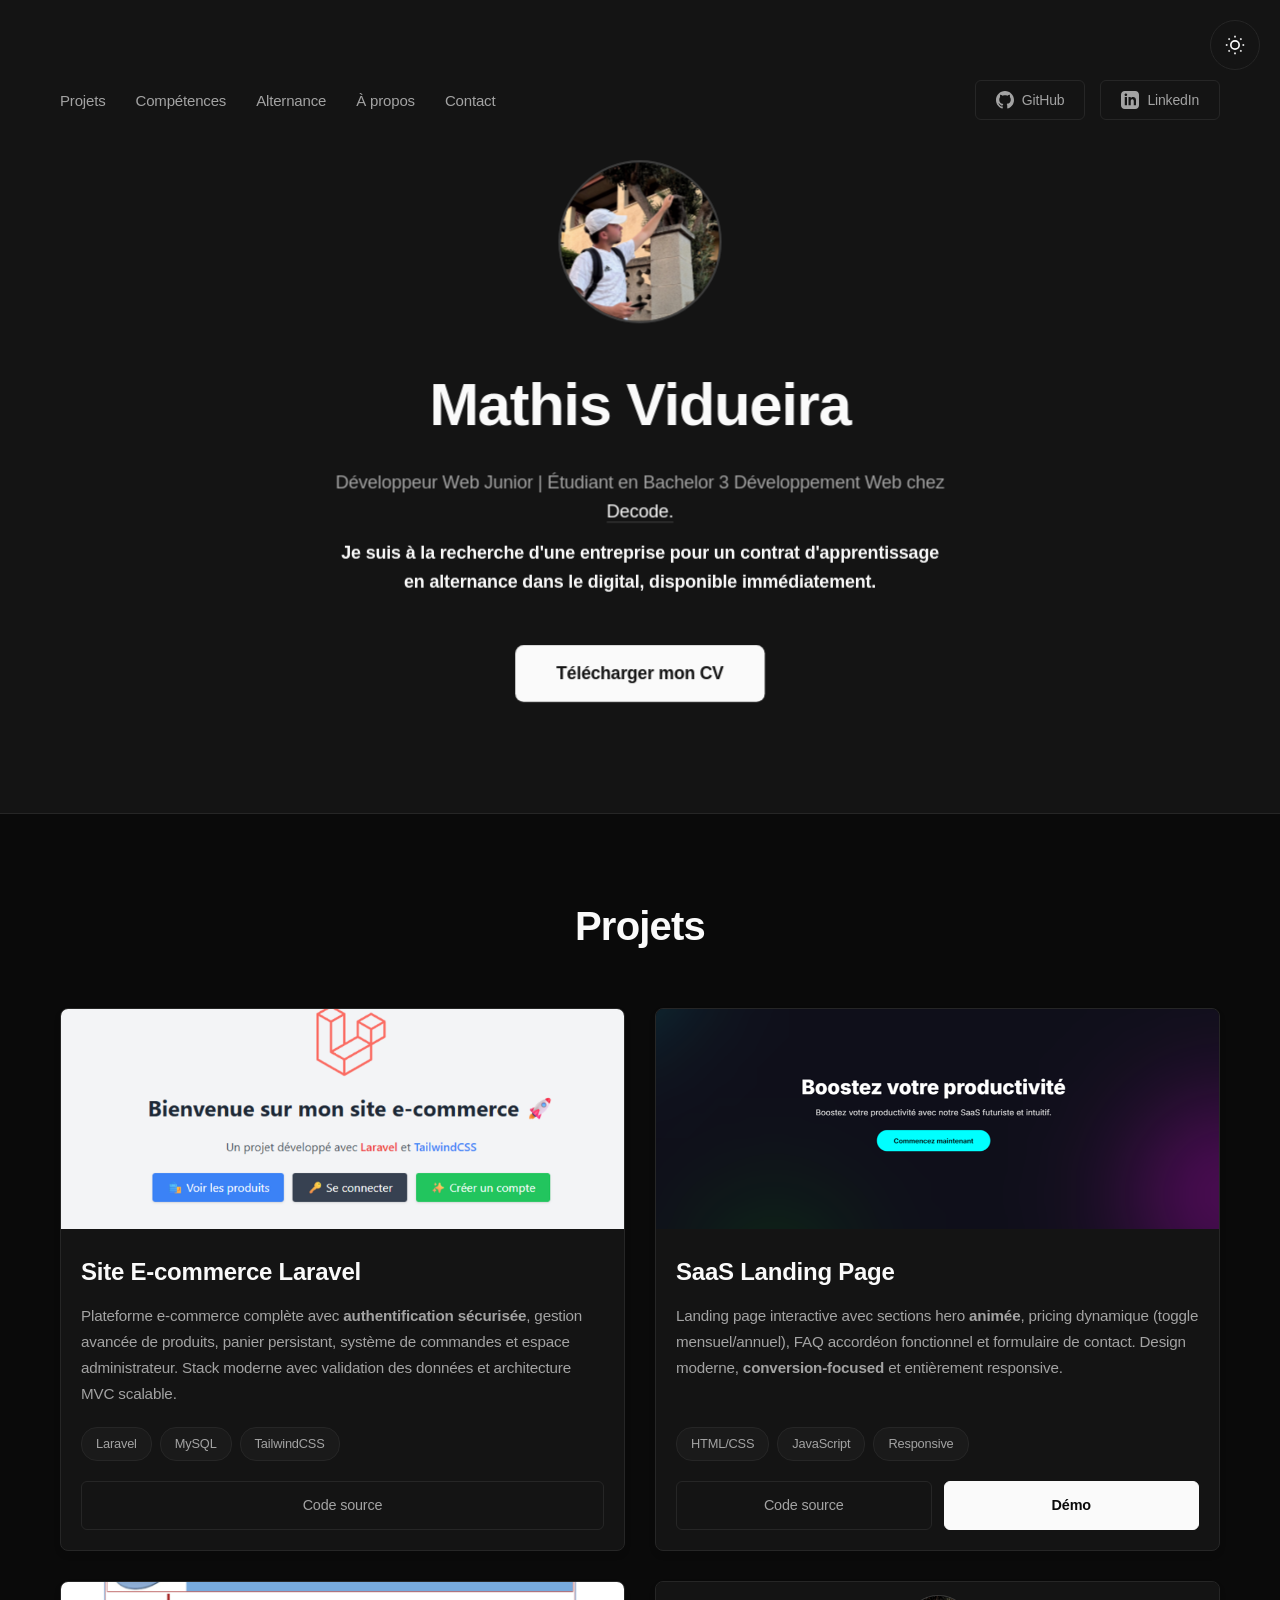
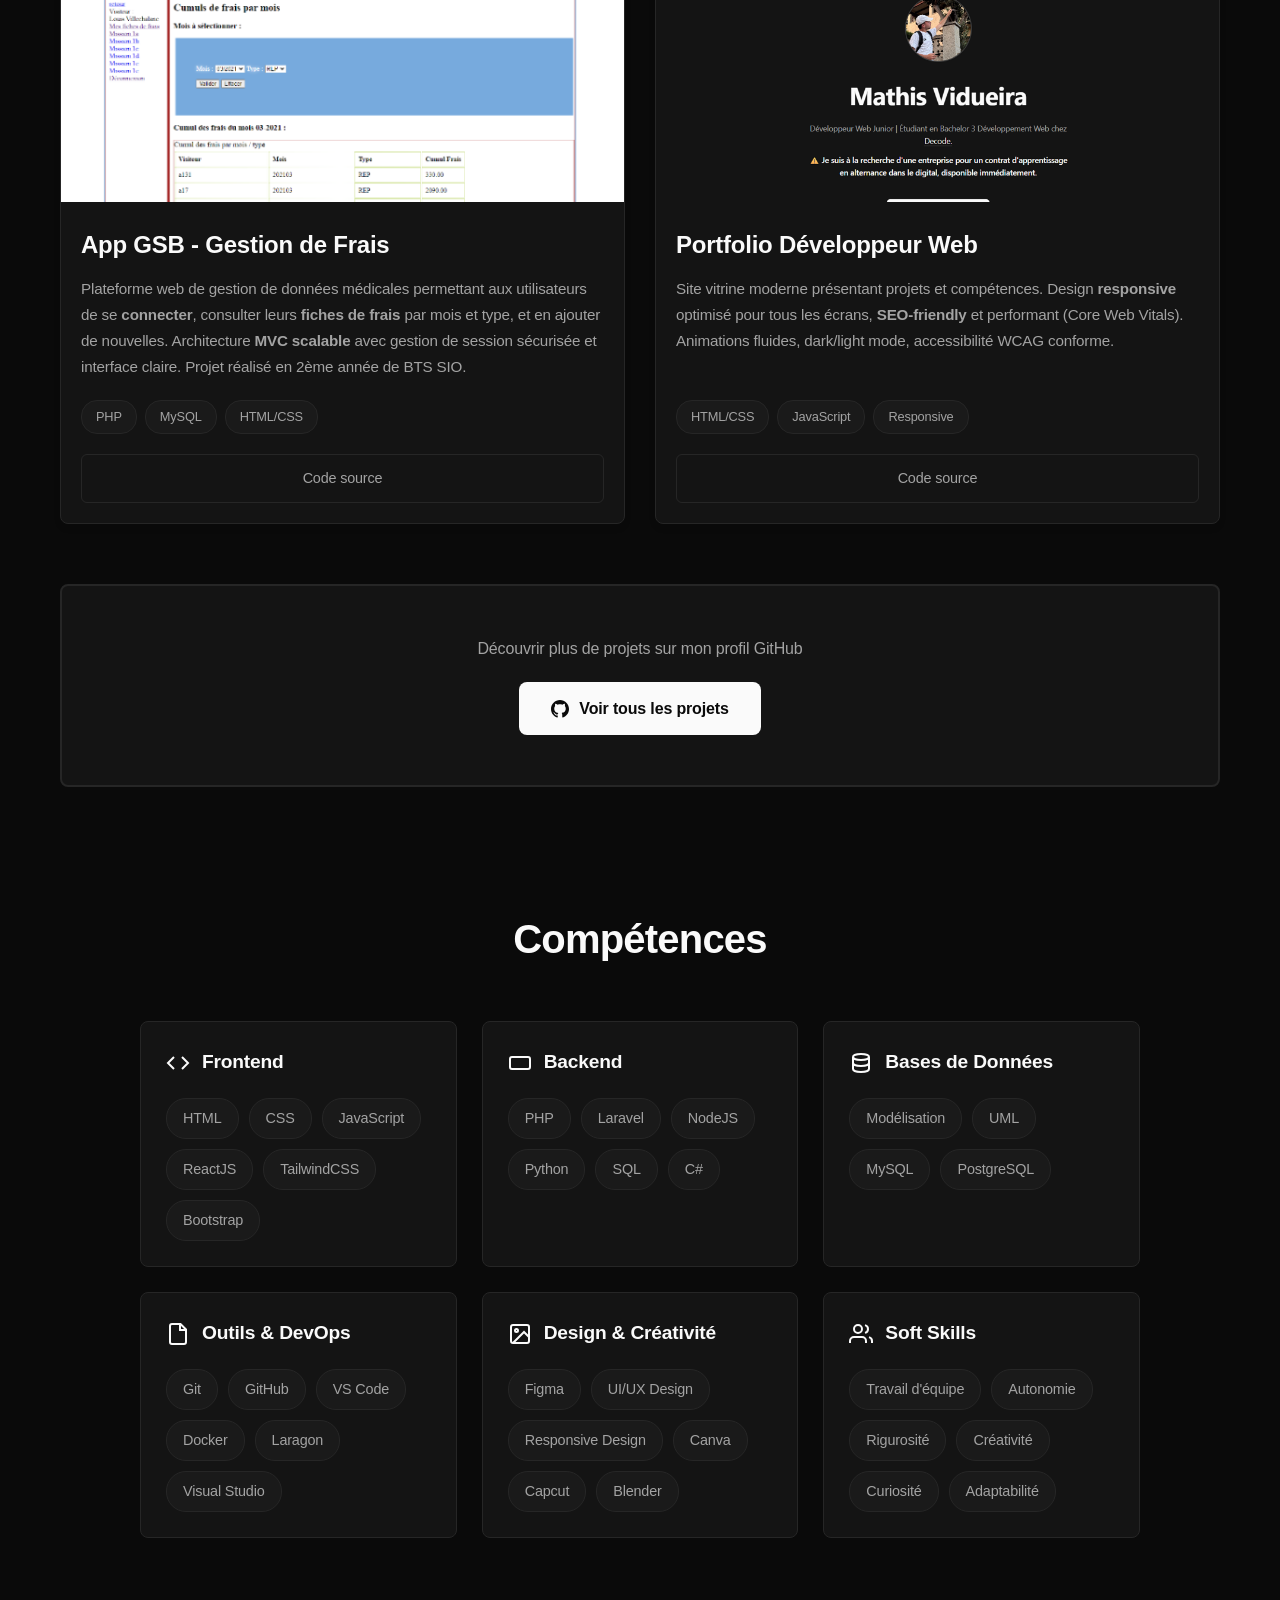
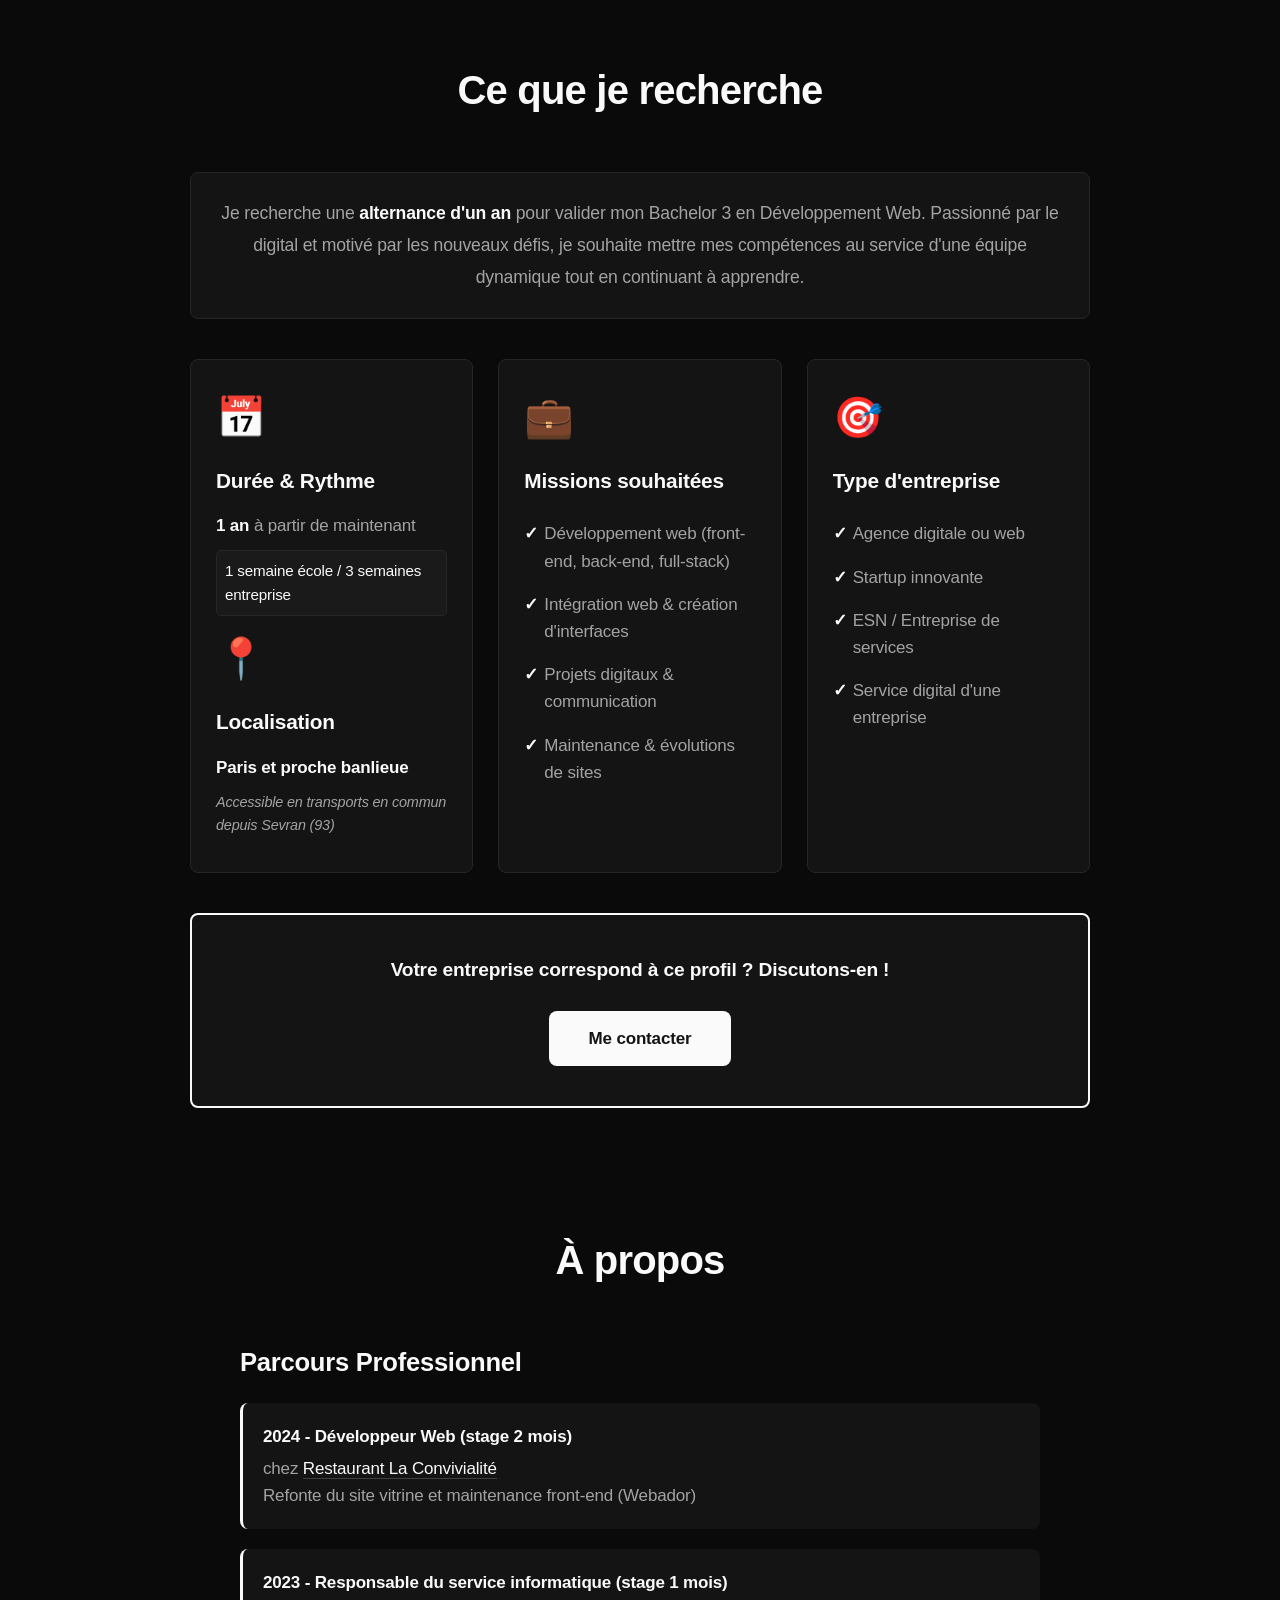
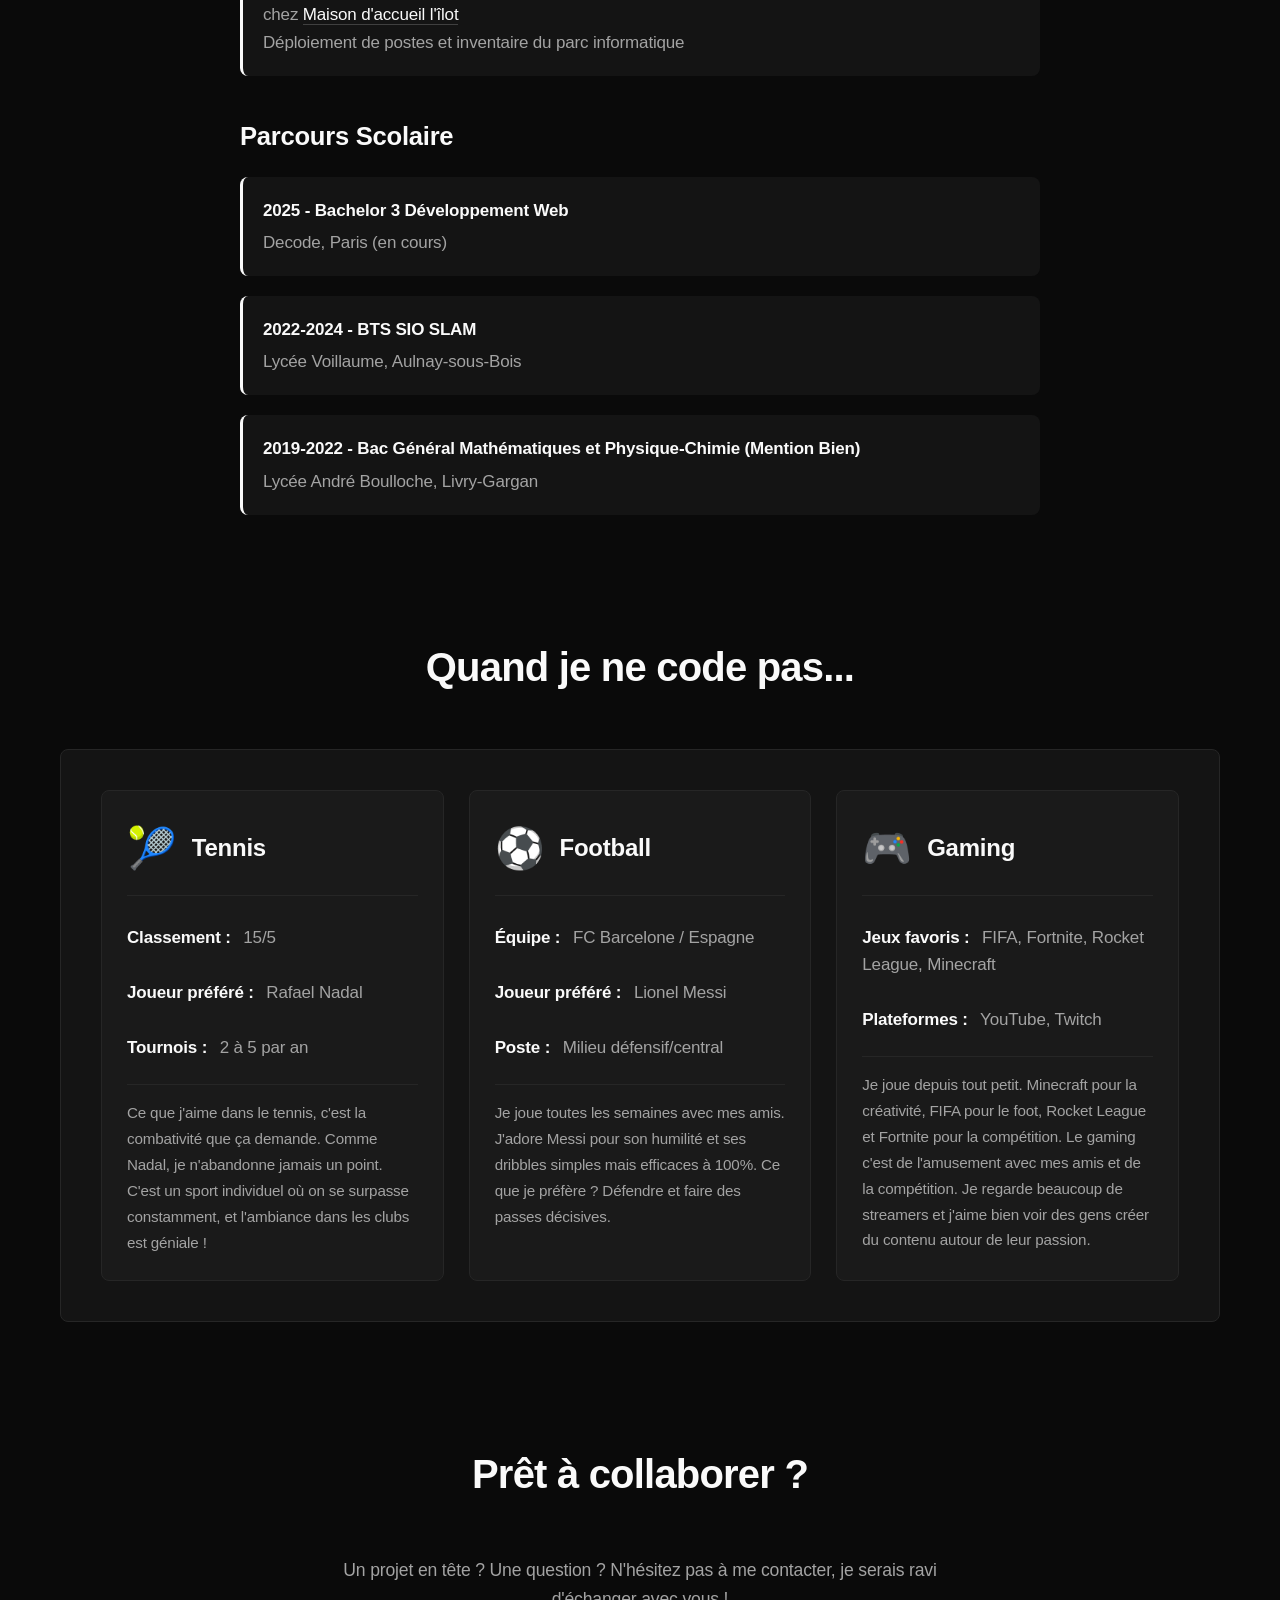
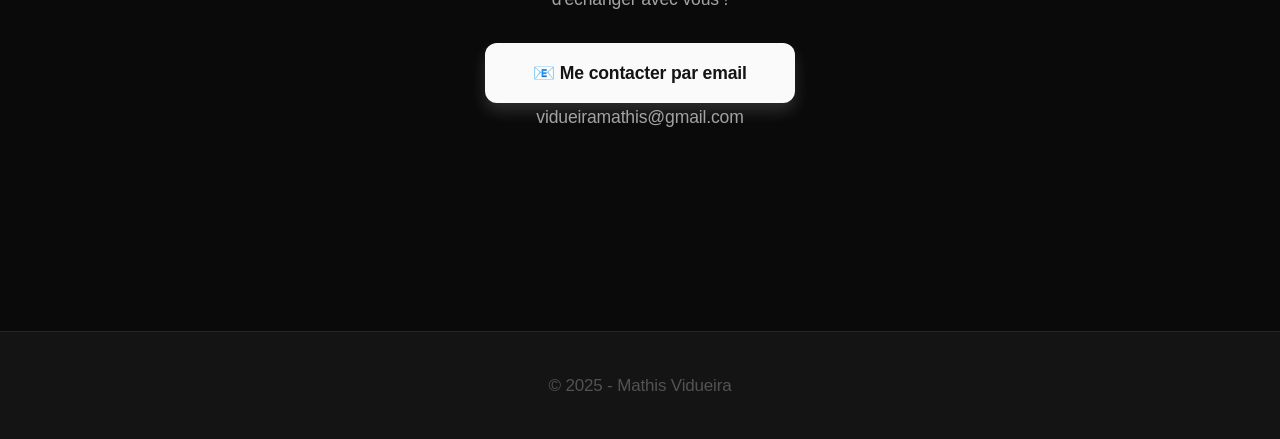
==== commit 43f6bca9: "ajout du .gitignore (fichiers mac...), nouveau loader, parallax 3d header" ====
--- a/index.html
+++ b/index.html
@@ -1,500 +1,513 @@
-<!DOCTYPE html>
-<html lang="fr">
-
-<head>
-  <meta charset="UTF-8">
-  <meta name="viewport" content="width=device-width, initial-scale=1.0">
-  <title>Mathis Vidueira Portfolio</title>
-  <meta name="description"
-    content="Portfolio de Mathis Vidueira, développeur web junior. Découvrez ses projets, compétences, parcours et contactez-le.">
-
-  <link rel="icon" href="images/favicon/favicon.ico" type="image/x-icon">
-
-  <!-- Open Graph pour partage sur réseaux sociaux -->
-  <meta property="og:title" content="Mathis Vidueira - Développeur Web Junior">
-  <meta property="og:description"
-    content="Portfolio de Mathis Vidueira, développeur web junior passionné par la création de sites modernes et performants.">
-  <meta property="og:image" content="https://mathisvidueira.github.io/images/og-image.jpg">
-  <meta property="og:url" content="https://mathisvidueira.github.io">
-  <meta property="og:type" content="website">
-
-  <!-- Twitter Card -->
-  <meta name="twitter:card" content="summary_large_image">
-  <meta name="twitter:title" content="Mathis Vidueira - Développeur Web Junior">
-  <meta name="twitter:description" content="Portfolio de Mathis Vidueira, développeur web junior.">
-
-  <link rel="stylesheet" href="style.css">
-</head>
-
-<body>
-  <div class="preloader">
-    <div class="loader"></div>
-  </div>
-
-  <div class="scroll-progress" id="scroll-progress"></div>
-
-  <!-- Easter egg -->
-  <div class="matrix-message" id="matrix-message">
-    🎮 KONAMI CODE ACTIVATED! 🎮<br>
-    <small>Press ESC to exit</small>
-  </div>
-
-  <button class="theme-toggle" id="theme-toggle" aria-label="Changer le thème">
-    <svg class="sun-icon" xmlns="http://www.w3.org/2000/svg" viewBox="0 0 24 24" fill="none" stroke="currentColor"
-      stroke-width="2">
-      <circle cx="12" cy="12" r="5"></circle>
-      <line x1="12" y1="1" x2="12" y2="3"></line>
-      <line x1="12" y1="21" x2="12" y2="23"></line>
-      <line x1="4.22" y1="4.22" x2="5.64" y2="5.64"></line>
-      <line x1="18.36" y1="18.36" x2="19.78" y2="19.78"></line>
-      <line x1="1" y1="12" x2="3" y2="12"></line>
-      <line x1="21" y1="12" x2="23" y2="12"></line>
-      <line x1="4.22" y1="19.78" x2="5.64" y2="18.36"></line>
-      <line x1="18.36" y1="5.64" x2="19.78" y2="4.22"></line>
-    </svg>
-    <svg class="moon-icon" xmlns="http://www.w3.org/2000/svg" viewBox="0 0 24 24" fill="none" stroke="currentColor"
-      stroke-width="2">
-      <path d="M21 12.79A9 9 0 1 1 11.21 3 7 7 0 0 0 21 12.79z"></path>
-    </svg>
-  </button>
-
-  <!-- Lien d'accessibilité -->
-  <a href="#main-content" class="skip-to-main">Aller au contenu principal</a>
-
-  <header>
-    <nav aria-label="Navigation principale">
-      <ul>
-        <li><a href="#projets">Projets</a></li>
-        <li><a href="#competences">Compétences</a></li>
-        <li><a href="#alternance">Alternance</a></li>
-        <li><a href="#a-propos">À propos</a></li>
-        <li><a href="#contact">Contact</a></li>
-      </ul>
-
-      <div class="nav-buttons">
-        <a href="https://github.com/siomathisa" target="_blank" class="btn-nav" rel="noopener noreferrer"
-          aria-label="Voir mon profil GitHub">
-          <svg xmlns="http://www.w3.org/2000/svg" width="18" height="18" viewBox="0 0 24 24" fill="currentColor">
-            <path
-              d="M12 0c-6.626 0-12 5.373-12 12 0 5.302 3.438 9.8 8.207 11.387.599.111.793-.261.793-.577v-2.234c-3.338.726-4.033-1.416-4.033-1.416-.546-1.387-1.333-1.756-1.333-1.756-1.089-.745.083-.729.083-.729 1.205.084 1.839 1.237 1.839 1.237 1.07 1.834 2.807 1.304 3.492.997.107-.775.418-1.305.762-1.604-2.665-.305-5.467-1.334-5.467-5.931 0-1.311.469-2.381 1.236-3.221-.124-.303-.535-1.524.117-3.176 0 0 1.008-.322 3.301 1.23.957-.266 1.983-.399 3.003-.404 1.02.005 2.047.138 3.006.404 2.291-1.552 3.297-1.23 3.297-1.23.653 1.653.242 2.874.118 3.176.77.84 1.235 1.911 1.235 3.221 0 4.609-2.807 5.624-5.479 5.921.43.372.823 1.102.823 2.222v3.293c0 .319.192.694.801.576 4.765-1.589 8.199-6.086 8.199-11.386 0-6.627-5.373-12-12-12z" />
-          </svg>
-          GitHub
-        </a>
-        <a href="https://www.linkedin.com/in/mathis-vidueira/" target="_blank" class="btn-nav" rel="noopener noreferrer"
-          aria-label="Voir mon profil LinkedIn">
-          <svg xmlns="http://www.w3.org/2000/svg" width="18" height="18" viewBox="0 0 24 24" fill="currentColor">
-            <path
-              d="M19 0h-14c-2.761 0-5 2.239-5 5v14c0 2.761 2.239 5 5 5h14c2.762 0 5-2.239 5-5v-14c0-2.761-2.238-5-5-5zm-11 19h-3v-11h3v11zm-1.5-12.268c-.966 0-1.75-.79-1.75-1.764s.784-1.764 1.75-1.764 1.75.79 1.75 1.764-.783 1.764-1.75 1.764zm13.5 12.268h-3v-5.604c0-3.368-4-3.113-4 0v5.604h-3v-11h3v1.765c1.396-2.586 7-2.777 7 2.476v6.759z" />
-          </svg>
-          LinkedIn
-        </a>
-      </div>
-    </nav>
-
-    <img src="images/moi.jpg" alt="Photo de profil de Mathis Vidueira" class="profile-photo" width="150" height="150">
-
-    <h1>Mathis Vidueira</h1>
-    <p>
-      Développeur Web Junior | Étudiant en Bachelor 3 Développement Web chez
-      <a href="https://ecole-decode.fr/" target="_blank" rel="noopener noreferrer">Decode.</a>
-    </p>
-    <p class="important">
-      ⚠️ Je suis à la recherche d'une entreprise pour un contrat d'apprentissage en alternance dans le digital,
-      disponible immédiatement.
-    </p>
-    <a href="pdf/CV.pdf" class="btn-cv" download="CV-Mathis-Vidueira.pdf"
-      aria-label="Télécharger mon CV en PDF">Télécharger mon CV</a>
-  </header>
-
-  <main id="main-content">
-    <section id="projets">
-      <h2>Projets</h2>
-      <div class="projets-list">
-        <article>
-          <img src="images/ecommerce-app.png" alt="Capture d'écran du site E-commerce" loading="lazy" width="300"
-            height="200">
-          <h3>Site E-commerce Laravel</h3>
-          <p>
-            Plateforme e-commerce complète avec <strong>authentification sécurisée</strong>, gestion avancée de
-            produits, panier persistant, système de commandes et espace administrateur. Stack moderne avec validation
-            des données et architecture MVC scalable.
-          </p>
-          <ul class="technos">
-            <li>Laravel</li>
-            <li>MySQL</li>
-            <li>TailwindCSS</li>
-          </ul>
-          <div class="project-links">
-            <a href="https://github.com/siomathisa/ecommerce-laravel" target="_blank" rel="noopener noreferrer"
-              aria-label="Voir le code source du projet sur GitHub">Code source</a>
-          </div>
-        </article>
-
-        <article>
-          <img src="images/saas3.png" alt="Capture d'écran SaaS Landing Page" loading="lazy" width="300" height="200">
-          <h3>SaaS Landing Page</h3>
-          <p>
-            Landing page interactive avec sections hero <strong>animée</strong>, pricing dynamique (toggle
-            mensuel/annuel), FAQ accordéon fonctionnel et formulaire de contact. Design moderne,
-            <strong>conversion-focused</strong> et entièrement responsive.
-          </p>
-          <ul class="technos">
-            <li>HTML/CSS</li>
-            <li>JavaScript</li>
-            <li>Responsive</li>
-          </ul>
-          <div class="project-links">
-            <a href="https://github.com/siomathisa/saas-landing-page" target="_blank" rel="noopener noreferrer"
-              aria-label="Voir le code source du projet sur GitHub">Code source</a>
-            <a href="https://saas-landing-page-ashy-seven.vercel.app" target="_blank" rel="noopener noreferrer"
-              aria-label="Tester le projet" class="btn-demo">Démo</a>
-          </div>
-        </article>
-
-        <article>
-          <img src="images/screen-gsb.png" alt="Capture d'écran de l'application GSB" loading="lazy" width="300"
-            height="200">
-          <h3>App GSB - Gestion de Frais</h3>
-          <p>
-            Plateforme web de gestion de données médicales permettant aux utilisateurs de se
-            <strong>connecter</strong>, consulter leurs <strong>fiches de frais</strong> par mois et type,
-            et en ajouter de nouvelles. Architecture <strong>MVC scalable</strong> avec gestion de session
-            sécurisée et interface claire. Projet réalisé en 2ème année de BTS SIO.
-          </p>
-          <ul class="technos">
-            <li>PHP</li>
-            <li>MySQL</li>
-            <li>HTML/CSS</li>
-          </ul>
-          <div class="project-links">
-            <a href="https://github.com/siomathisa/btssio_gsb_1_mvc_php" target="_blank" rel="noopener noreferrer"
-              aria-label="Voir le code source du projet sur GitHub">Code source</a>
-          </div>
-        </article>
-
-        <article>
-          <img src="images/portfoliolast.png" alt="Capture d'écran du portfolio" loading="lazy" width="300"
-            height="200">
-          <h3>Portfolio Développeur Web</h3>
-          <p>
-            Site vitrine moderne présentant projets et compétences. Design <strong>responsive</strong> optimisé pour
-            tous les écrans, <strong>SEO-friendly</strong> et performant (Core Web Vitals). Animations fluides,
-            dark/light mode, accessibilité WCAG conforme.
-          </p>
-          <ul class="technos">
-            <li>HTML/CSS</li>
-            <li>JavaScript</li>
-            <li>Responsive</li>
-          </ul>
-          <div class="project-links">
-            <a href="https://github.com/siomathisa/mathisvidueira-portfolio" target="_blank" rel="noopener noreferrer"
-              aria-label="Voir le code source du projet sur GitHub">Code source</a>
-          </div>
-        </article>
-      </div>
-
-      <div class="projects-cta">
-        <p>Découvrir plus de projets sur mon profil
-          GitHub</p>
-        <a href="https://github.com/siomathisa" target="_blank" rel="noopener noreferrer" class="btn-github">
-          <svg xmlns="http://www.w3.org/2000/svg" width="18" height="18" viewBox="0 0 24 24" fill="currentColor">
-            <path
-              d="M12 0c-6.626 0-12 5.373-12 12 0 5.302 3.438 9.8 8.207 11.387.599.111.793-.261.793-.577v-2.234c-3.338.726-4.033-1.416-4.033-1.416-.546-1.387-1.333-1.756-1.333-1.756-1.089-.745.083-.729.083-.729 1.205.084 1.839 1.237 1.839 1.237 1.07 1.834 2.807 1.304 3.492.997.107-.775.418-1.305.762-1.604-2.665-.305-5.467-1.334-5.467-5.931 0-1.311.469-2.381 1.236-3.221-.124-.303-.535-1.524.117-3.176 0 0 1.008-.322 3.301 1.23.957-.266 1.983-.399 3.003-.404 1.02.005 2.047.138 3.006.404 2.291-1.552 3.297-1.23 3.297-1.23.653 1.653.242 2.874.118 3.176.77.84 1.235 1.911 1.235 3.221 0 4.609-2.807 5.624-5.479 5.921.43.372.823 1.102.823 2.222v3.293c0 .319.192.694.801.576 4.765-1.589 8.199-6.086 8.199-11.386 0-6.627-5.373-12-12-12z" />
-          </svg>
-          Voir tous les projets
-        </a>
-      </div>
-    </section>
-
-    <section id="competences">
-      <h2>Compétences</h2>
-      <div class="competences-container">
-        <div class="competences-category">
-          <div class="category-header">
-            <svg class="category-icon" xmlns="http://www.w3.org/2000/svg" width="24" height="24" viewBox="0 0 24 24"
-              fill="none" stroke="currentColor" stroke-width="2">
-              <polyline points="16 18 22 12 16 6"></polyline>
-              <polyline points="8 6 2 12 8 18"></polyline>
-            </svg>
-            <h3>Frontend</h3>
-          </div>
-          <div class="skills-grid">
-            <span class="skill-tag">HTML</span>
-            <span class="skill-tag">CSS</span>
-            <span class="skill-tag">JavaScript</span>
-            <span class="skill-tag">ReactJS</span>
-            <span class="skill-tag">TailwindCSS</span>
-            <span class="skill-tag">Bootstrap</span>
-          </div>
-        </div>
-
-        <div class="competences-category">
-          <div class="category-header">
-            <svg class="category-icon" xmlns="http://www.w3.org/2000/svg" width="24" height="24" viewBox="0 0 24 24"
-              fill="none" stroke="currentColor" stroke-width="2">
-              <rect x="2" y="6" width="20" height="12" rx="2"></rect>
-              <path d="M12 12h.01"></path>
-            </svg>
-            <h3>Backend</h3>
-          </div>
-          <div class="skills-grid">
-            <span class="skill-tag">PHP</span>
-            <span class="skill-tag">Laravel</span>
-            <span class="skill-tag">NodeJS</span>
-            <span class="skill-tag">Python</span>
-            <span class="skill-tag">SQL</span>
-            <span class="skill-tag">MySQL</span>
-          </div>
-        </div>
-
-        <div class="competences-category">
-          <div class="category-header">
-            <svg class="category-icon" xmlns="http://www.w3.org/2000/svg" width="24" height="24" viewBox="0 0 24 24"
-              fill="none" stroke="currentColor" stroke-width="2">
-              <ellipse cx="12" cy="6" rx="8" ry="3"></ellipse>
-              <path d="M4 6v6c0 1.657 3.582 3 8 3s8-1.343 8-3V6"></path>
-              <path d="M4 12v6c0 1.657 3.582 3 8 3s8-1.343 8-3v-6"></path>
-            </svg>
-            <h3>Bases de Données</h3>
-          </div>
-          <div class="skills-grid">
-            <span class="skill-tag">Modélisation</span>
-            <span class="skill-tag">UML</span>
-            <span class="skill-tag">MySQL</span>
-            <span class="skill-tag">PostgreSQL</span>
-          </div>
-        </div>
-
-        <div class="competences-category">
-          <div class="category-header">
-            <svg class="category-icon" xmlns="http://www.w3.org/2000/svg" width="24" height="24" viewBox="0 0 24 24"
-              fill="none" stroke="currentColor" stroke-width="2">
-              <path d="M14.5 2H6a2 2 0 0 0-2 2v16a2 2 0 0 0 2 2h12a2 2 0 0 0 2-2V7.5L14.5 2z"></path>
-              <polyline points="14 2 14 8 20 8"></polyline>
-            </svg>
-            <h3>Outils & DevOps</h3>
-          </div>
-          <div class="skills-grid">
-            <span class="skill-tag">Git</span>
-            <span class="skill-tag">GitHub</span>
-            <span class="skill-tag">VS Code</span>
-            <span class="skill-tag">Docker</span>
-          </div>
-        </div>
-
-        <div class="competences-category">
-          <div class="category-header">
-            <svg class="category-icon" xmlns="http://www.w3.org/2000/svg" width="24" height="24" viewBox="0 0 24 24"
-              fill="none" stroke="currentColor" stroke-width="2">
-              <rect x="3" y="3" width="18" height="18" rx="2" ry="2"></rect>
-              <circle cx="8.5" cy="8.5" r="1.5"></circle>
-              <polyline points="21 15 16 10 5 21"></polyline>
-            </svg>
-            <h3>Design & Créativité</h3>
-          </div>
-          <div class="skills-grid">
-            <span class="skill-tag">Figma</span>
-            <span class="skill-tag">UI/UX Design</span>
-            <span class="skill-tag">Responsive Design</span>
-          </div>
-        </div>
-
-        <div class="competences-category">
-          <div class="category-header">
-            <svg class="category-icon" xmlns="http://www.w3.org/2000/svg" width="24" height="24" viewBox="0 0 24 24"
-              fill="none" stroke="currentColor" stroke-width="2">
-              <path d="M17 21v-2a4 4 0 0 0-4-4H5a4 4 0 0 0-4 4v2"></path>
-              <circle cx="9" cy="7" r="4"></circle>
-              <path d="M23 21v-2a4 4 0 0 0-3-3.87m-4-12a4 4 0 0 1 0 7.75"></path>
-            </svg>
-            <h3>Soft Skills</h3>
-          </div>
-          <div class="skills-grid">
-            <span class="skill-tag">Travail d'équipe</span>
-            <span class="skill-tag">Autonomie</span>
-            <span class="skill-tag">Rigurosité</span>
-            <span class="skill-tag">Créativité</span>
-            <span class="skill-tag">Curiosité</span>
-          </div>
-        </div>
-      </div>
-    </section>
-
-    <section id="alternance">
-      <h2>Ce que je recherche</h2>
-      <div class="alternance-container">
-        <div class="alternance-intro">
-          <p>
-            Je recherche une <strong>alternance d'un an</strong> pour valider mon Bachelor 3 en Développement Web.
-            Passionné par le digital et motivé par les nouveaux défis, je souhaite mettre mes compétences au service
-            d'une équipe dynamique tout en continuant à apprendre.
-          </p>
-        </div>
-
-        <div class="alternance-grid">
-          <div class="alternance-card">
-            <div class="alternance-icon">📅</div>
-            <h3>Durée & Rythme</h3>
-            <p><strong>1 an</strong> à partir de maintenant</p>
-            <p class="rythme">1 semaine école / 3 semaines entreprise</p>
-
-            <div class="alternance-icon">📍</div>
-            <h3>Localisation</h3>
-            <p><strong>Paris et proche banlieue</strong></p>
-            <p class="localisation-detail">Accessible en transports en commun depuis Sevran (93)</p>
-          </div>
-
-          <div class="alternance-card">
-            <div class="alternance-icon">💼</div>
-            <h3>Missions souhaitées</h3>
-            <ul>
-              <li>Développement web (front-end, back-end, full-stack)</li>
-              <li>Intégration web & création d'interfaces</li>
-              <li>Projets digitaux & communication</li>
-              <li>Maintenance & évolutions de sites</li>
-            </ul>
-          </div>
-
-          <div class="alternance-card">
-            <div class="alternance-icon">🎯</div>
-            <h3>Type d'entreprise</h3>
-            <ul>
-              <li>Agence digitale ou web</li>
-              <li>Startup innovante</li>
-              <li>ESN / Entreprise de services</li>
-              <li>Service digital d'une entreprise</li>
-            </ul>
-          </div>
-        </div>
-
-        <div class="alternance-cta">
-          <p>Votre entreprise correspond à ce profil ? Discutons-en !</p>
-          <a href="#contact" class="btn-contact">Me contacter</a>
-        </div>
-      </div>
-    </section>
-
-    <section id="a-propos">
-      <h2>À propos</h2>
-      <div class="parcours">
-        <h3>Parcours Professionnel</h3>
-        <ul>
-          <li>
-            <strong>2024 - Développeur Web (stage 2 mois)</strong> chez
-            <a href="https://share.google/seSLNIs3xXia0CaO8" target="_blank" rel="noopener noreferrer">Restaurant La
-              Convivialité</a>
-            <br>
-            Refonte du site vitrine et maintenance front-end (Webador)
-          </li>
-          <li>
-            <strong>2023 - Responsable du service informatique (stage 1 mois)</strong> chez
-            <a href="https://www.ilot.asso.fr/" target="_blank" rel="noopener noreferrer">Maison d'accueil l'îlot</a>
-            <br>
-            Déploiement de postes et inventaire du parc informatique
-          </li>
-        </ul>
-
-        <h3>Parcours Scolaire</h3>
-        <ul>
-          <li>
-            <strong>2025 - Bachelor 3 Développement Web</strong> Decode, Paris (en cours)
-          </li>
-          <li>
-            <strong>2022-2024 - BTS SIO SLAM</strong> Lycée Voillaume, Aulnay-sous-Bois
-          </li>
-          <li>
-            <strong>2019-2022 - Bac Général Mathématiques et Physique-Chimie (Mention Bien)</strong>
-            Lycée André Boulloche, Livry-Gargan
-          </li>
-        </ul>
-      </div>
-    </section>
-
-    <section id="centres-interet">
-      <h2>Quand je ne code pas...</h2>
-
-      <div class="interests-container">
-        <div class="interests-grid-full">
-          <div class="interest-card-full">
-            <div class="card-header">
-              <span class="interest-icon-large">🎾</span>
-              <h3>Tennis</h3>
-            </div>
-            <div class="card-content">
-              <div class="info-item"><strong>Classement :</strong> 15/5</div>
-              <div class="info-item"><strong>Joueur préféré :</strong> Rafael Nadal</div>
-              <div class="info-item"><strong>Tournois :</strong> 2 à 5 par an</div>
-
-              <p class="passion-text">
-                Ce que j'aime dans le tennis, c'est la combativité que ça demande. Comme Nadal, je n'abandonne jamais un
-                point. C'est un
-                sport individuel où on se surpasse constamment, et l'ambiance dans les clubs est géniale !
-              </p>
-            </div>
-          </div>
-
-          <div class="interest-card-full">
-            <div class="card-header">
-              <span class="interest-icon-large">⚽</span>
-              <h3>Football</h3>
-            </div>
-            <div class="card-content">
-              <div class="info-item"><strong>Équipe :</strong> FC Barcelone / Espagne</div>
-              <div class="info-item"><strong>Joueur préféré :</strong> Lionel Messi</div>
-              <div class="info-item"><strong>Poste :</strong> Milieu défensif/central</div>
-
-              <p class="passion-text">
-                Je joue toutes les semaines avec mes amis. J'adore Messi pour son humilité et ses dribbles simples mais
-                efficaces à 100%.
-                Ce que je préfère ? Défendre et faire des passes décisives.
-              </p>
-            </div>
-          </div>
-
-          <div class="interest-card-full">
-            <div class="card-header">
-              <span class="interest-icon-large">🎮</span>
-              <h3>Gaming</h3>
-            </div>
-            <div class="card-content">
-              <div class="info-item"><strong>Jeux favoris :</strong> FIFA, Fortnite, Rocket League, Minecraft</div>
-              <div class="info-item"><strong>Plateformes :</strong> YouTube, Twitch</div>
-
-              <p class="passion-text">
-                Je joue depuis tout petit. Minecraft pour la créativité, FIFA pour le foot, Rocket League et Fortnite
-                pour la compétition. Le gaming
-                c'est de l'amusement avec mes amis et de la compétition. Je regarde beaucoup de streamers et j'aime bien
-                voir des gens
-                créer du contenu autour de leur passion.
-              </p>
-            </div>
-          </div>
-        </div>
-      </div>
-    </section>
-
-    <section id="contact">
-      <h2>Prêt à collaborer ?</h2>
-      <p>
-        Un projet en tête ? Une question ? N'hésitez pas à me contacter, je serais ravi d'échanger avec vous !
-      </p>
-      <a href="mailto:vidueiramathis@gmail.com" class="btn-contact btn-contact-primary" aria-label="M'envoyer un email">
-        📧 Me contacter par email
-      </a>
-      <p>
-        vidueiramathis@gmail.com
-      </p>
-    </section>
-  </main>
-
-  <button id="scroll-to-top" class="scroll-to-top" aria-label="Retour en haut de la page"
-    title="Retour en haut">↑</button>
-
-  <footer>
-    <p>&copy; 2025 - Mathis Vidueira</p>
-  </footer>
-
-  <script src="script.js"></script>
-</body>
-
+<!DOCTYPE html>
+<html lang="fr">
+
+<head>
+  <meta charset="UTF-8">
+  <meta name="viewport" content="width=device-width, initial-scale=1.0">
+  <title>Mathis Vidueira Portfolio</title>
+  <meta name="description"
+    content="Portfolio de Mathis Vidueira, développeur web junior. Découvrez ses projets, compétences, parcours et contactez-le.">
+
+  <link rel="icon" href="images/favicon/favicon.ico" type="image/x-icon">
+
+  <!-- Open Graph pour partage sur réseaux sociaux -->
+  <meta property="og:title" content="Mathis Vidueira - Développeur Web Junior">
+  <meta property="og:description"
+    content="Portfolio de Mathis Vidueira, développeur web junior passionné par la création de sites modernes et performants.">
+  <meta property="og:image" content="https://mathisvidueira.github.io/images/og-image.jpg">
+  <meta property="og:url" content="https://mathisvidueira.github.io">
+  <meta property="og:type" content="website">
+
+  <!-- Twitter Card -->
+  <meta name="twitter:card" content="summary_large_image">
+  <meta name="twitter:title" content="Mathis Vidueira - Développeur Web Junior">
+  <meta name="twitter:description" content="Portfolio de Mathis Vidueira, développeur web junior.">
+
+  <link rel="stylesheet" href="style.css">
+</head>
+
+<body>
+  <div class="preloader">
+    <div class="loader">
+      <div class="orbit"></div>
+      <div class="orbit"></div>
+      <div class="orbit"></div>
+    </div>
+  </div>
+
+  <div class="scroll-progress" id="scroll-progress"></div>
+
+  <!-- Easter egg -->
+  <div class="matrix-message" id="matrix-message">
+    🎮 KONAMI CODE ACTIVATED! 🎮<br>
+    <small>Press ESC to exit</small>
+  </div>
+
+  <button class="theme-toggle" id="theme-toggle" aria-label="Changer le thème">
+    <svg class="sun-icon" xmlns="http://www.w3.org/2000/svg" viewBox="0 0 24 24" fill="none" stroke="currentColor"
+      stroke-width="2">
+      <circle cx="12" cy="12" r="5"></circle>
+      <line x1="12" y1="1" x2="12" y2="3"></line>
+      <line x1="12" y1="21" x2="12" y2="23"></line>
+      <line x1="4.22" y1="4.22" x2="5.64" y2="5.64"></line>
+      <line x1="18.36" y1="18.36" x2="19.78" y2="19.78"></line>
+      <line x1="1" y1="12" x2="3" y2="12"></line>
+      <line x1="21" y1="12" x2="23" y2="12"></line>
+      <line x1="4.22" y1="19.78" x2="5.64" y2="18.36"></line>
+      <line x1="18.36" y1="5.64" x2="19.78" y2="4.22"></line>
+    </svg>
+    <svg class="moon-icon" xmlns="http://www.w3.org/2000/svg" viewBox="0 0 24 24" fill="none" stroke="currentColor"
+      stroke-width="2">
+      <path d="M21 12.79A9 9 0 1 1 11.21 3 7 7 0 0 0 21 12.79z"></path>
+    </svg>
+  </button>
+
+  <!-- Lien d'accessibilité -->
+  <a href="#main-content" class="skip-to-main">Aller au contenu principal</a>
+
+  <header class="header-3d-container">
+    <nav aria-label="Navigation principale">
+      <ul>
+        <li><a href="#projets">Projets</a></li>
+        <li><a href="#competences">Compétences</a></li>
+        <li><a href="#alternance">Alternance</a></li>
+        <li><a href="#a-propos">À propos</a></li>
+        <li><a href="#contact">Contact</a></li>
+      </ul>
+
+      <div class="nav-buttons">
+        <a href="https://github.com/siomathisa" target="_blank" class="btn-nav" rel="noopener noreferrer"
+          aria-label="Voir mon profil GitHub">
+          <svg xmlns="http://www.w3.org/2000/svg" width="18" height="18" viewBox="0 0 24 24" fill="currentColor">
+            <path
+              d="M12 0c-6.626 0-12 5.373-12 12 0 5.302 3.438 9.8 8.207 11.387.599.111.793-.261.793-.577v-2.234c-3.338.726-4.033-1.416-4.033-1.416-.546-1.387-1.333-1.756-1.333-1.756-1.089-.745.083-.729.083-.729 1.205.084 1.839 1.237 1.839 1.237 1.07 1.834 2.807 1.304 3.492.997.107-.775.418-1.305.762-1.604-2.665-.305-5.467-1.334-5.467-5.931 0-1.311.469-2.381 1.236-3.221-.124-.303-.535-1.524.117-3.176 0 0 1.008-.322 3.301 1.23.957-.266 1.983-.399 3.003-.404 1.02.005 2.047.138 3.006.404 2.291-1.552 3.297-1.23 3.297-1.23.653 1.653.242 2.874.118 3.176.77.84 1.235 1.911 1.235 3.221 0 4.609-2.807 5.624-5.479 5.921.43.372.823 1.102.823 2.222v3.293c0 .319.192.694.801.576 4.765-1.589 8.199-6.086 8.199-11.386 0-6.627-5.373-12-12-12z" />
+          </svg>
+          GitHub
+        </a>
+        <a href="https://www.linkedin.com/in/mathis-vidueira/" target="_blank" class="btn-nav" rel="noopener noreferrer"
+          aria-label="Voir mon profil LinkedIn">
+          <svg xmlns="http://www.w3.org/2000/svg" width="18" height="18" viewBox="0 0 24 24" fill="currentColor">
+            <path
+              d="M19 0h-14c-2.761 0-5 2.239-5 5v14c0 2.761 2.239 5 5 5h14c2.762 0 5-2.239 5-5v-14c0-2.761-2.238-5-5-5zm-11 19h-3v-11h3v11zm-1.5-12.268c-.966 0-1.75-.79-1.75-1.764s.784-1.764 1.75-1.764 1.75.79 1.75 1.764-.783 1.764-1.75 1.764zm13.5 12.268h-3v-5.604c0-3.368-4-3.113-4 0v5.604h-3v-11h3v1.765c1.396-2.586 7-2.777 7 2.476v6.759z" />
+          </svg>
+          LinkedIn
+        </a>
+      </div>
+    </nav>
+
+    <div class="parallax-layer">
+      <img src="images/moi.jpg" alt="Photo de profil de Mathis Vidueira" class="profile-photo parallax-photo"
+        width="150" height="150">
+
+      <h1 class="parallax-title">Mathis Vidueira</h1>
+      <p class="parallax-subtitle">
+        Développeur Web Junior | Étudiant en Bachelor 3 Développement Web chez
+        <a href="https://ecole-decode.fr/" target="_blank" rel="noopener noreferrer">Decode.</a>
+      </p>
+      <p class="important parallax-important">
+        Je suis à la recherche d'une entreprise pour un contrat d'apprentissage en alternance dans le digital,
+        disponible immédiatement.
+      </p>
+      <a href="pdf/CV.pdf" class="btn-cv parallax-button" download="CV-Mathis-Vidueira.pdf"
+        aria-label="Télécharger mon CV en PDF">Télécharger mon CV</a>
+    </div>
+  </header>
+
+  <main id="main-content">
+    <section id="projets">
+      <h2>Projets</h2>
+      <div class="projets-list">
+        <article>
+          <img src="images/ecommerce-app.png" alt="Capture d'écran du site E-commerce" loading="lazy" width="300"
+            height="200">
+          <h3>Site E-commerce Laravel</h3>
+          <p>
+            Plateforme e-commerce complète avec <strong>authentification sécurisée</strong>, gestion avancée de
+            produits, panier persistant, système de commandes et espace administrateur. Stack moderne avec validation
+            des données et architecture MVC scalable.
+          </p>
+          <ul class="technos">
+            <li>Laravel</li>
+            <li>MySQL</li>
+            <li>TailwindCSS</li>
+          </ul>
+          <div class="project-links">
+            <a href="https://github.com/siomathisa/ecommerce-laravel" target="_blank" rel="noopener noreferrer"
+              aria-label="Voir le code source du projet sur GitHub">Code source</a>
+          </div>
+        </article>
+
+        <article>
+          <img src="images/saas3.png" alt="Capture d'écran SaaS Landing Page" loading="lazy" width="300" height="200">
+          <h3>SaaS Landing Page</h3>
+          <p>
+            Landing page interactive avec sections hero <strong>animée</strong>, pricing dynamique (toggle
+            mensuel/annuel), FAQ accordéon fonctionnel et formulaire de contact. Design moderne,
+            <strong>conversion-focused</strong> et entièrement responsive.
+          </p>
+          <ul class="technos">
+            <li>HTML/CSS</li>
+            <li>JavaScript</li>
+            <li>Responsive</li>
+          </ul>
+          <div class="project-links">
+            <a href="https://github.com/siomathisa/saas-landing-page" target="_blank" rel="noopener noreferrer"
+              aria-label="Voir le code source du projet sur GitHub">Code source</a>
+            <a href="https://saas-landing-page-ashy-seven.vercel.app" target="_blank" rel="noopener noreferrer"
+              aria-label="Tester le projet" class="btn-demo">Démo</a>
+          </div>
+        </article>
+
+        <article>
+          <img src="images/screen-gsb.png" alt="Capture d'écran de l'application GSB" loading="lazy" width="300"
+            height="200">
+          <h3>App GSB - Gestion de Frais</h3>
+          <p>
+            Plateforme web de gestion de données médicales permettant aux utilisateurs de se
+            <strong>connecter</strong>, consulter leurs <strong>fiches de frais</strong> par mois et type,
+            et en ajouter de nouvelles. Architecture <strong>MVC scalable</strong> avec gestion de session
+            sécurisée et interface claire. Projet réalisé en 2ème année de BTS SIO.
+          </p>
+          <ul class="technos">
+            <li>PHP</li>
+            <li>MySQL</li>
+            <li>HTML/CSS</li>
+          </ul>
+          <div class="project-links">
+            <a href="https://github.com/siomathisa/GSB_App" target="_blank" rel="noopener noreferrer"
+              aria-label="Voir le code source du projet sur GitHub">Code source</a>
+          </div>
+        </article>
+
+        <article>
+          <img src="images/portfoliolast.png" alt="Capture d'écran du portfolio" loading="lazy" width="300"
+            height="200">
+          <h3>Portfolio Développeur Web</h3>
+          <p>
+            Site vitrine moderne présentant projets et compétences. Design <strong>responsive</strong> optimisé pour
+            tous les écrans, <strong>SEO-friendly</strong> et performant (Core Web Vitals). Animations fluides,
+            dark/light mode, accessibilité WCAG conforme.
+          </p>
+          <ul class="technos">
+            <li>HTML/CSS</li>
+            <li>JavaScript</li>
+            <li>Responsive</li>
+          </ul>
+          <div class="project-links">
+            <a href="https://github.com/siomathisa/mathisvidueira-portfolio" target="_blank" rel="noopener noreferrer"
+              aria-label="Voir le code source du projet sur GitHub">Code source</a>
+          </div>
+        </article>
+      </div>
+
+      <div class="projects-cta">
+        <p>Découvrir plus de projets sur mon profil
+          GitHub</p>
+        <a href="https://github.com/siomathisa" target="_blank" rel="noopener noreferrer" class="btn-github">
+          <svg xmlns="http://www.w3.org/2000/svg" width="18" height="18" viewBox="0 0 24 24" fill="currentColor">
+            <path
+              d="M12 0c-6.626 0-12 5.373-12 12 0 5.302 3.438 9.8 8.207 11.387.599.111.793-.261.793-.577v-2.234c-3.338.726-4.033-1.416-4.033-1.416-.546-1.387-1.333-1.756-1.333-1.756-1.089-.745.083-.729.083-.729 1.205.084 1.839 1.237 1.839 1.237 1.07 1.834 2.807 1.304 3.492.997.107-.775.418-1.305.762-1.604-2.665-.305-5.467-1.334-5.467-5.931 0-1.311.469-2.381 1.236-3.221-.124-.303-.535-1.524.117-3.176 0 0 1.008-.322 3.301 1.23.957-.266 1.983-.399 3.003-.404 1.02.005 2.047.138 3.006.404 2.291-1.552 3.297-1.23 3.297-1.23.653 1.653.242 2.874.118 3.176.77.84 1.235 1.911 1.235 3.221 0 4.609-2.807 5.624-5.479 5.921.43.372.823 1.102.823 2.222v3.293c0 .319.192.694.801.576 4.765-1.589 8.199-6.086 8.199-11.386 0-6.627-5.373-12-12-12z" />
+          </svg>
+          Voir tous les projets
+        </a>
+      </div>
+    </section>
+
+    <section id="competences">
+      <h2>Compétences</h2>
+      <div class="competences-container">
+        <div class="competences-category">
+          <div class="category-header">
+            <svg class="category-icon" xmlns="http://www.w3.org/2000/svg" width="24" height="24" viewBox="0 0 24 24"
+              fill="none" stroke="currentColor" stroke-width="2">
+              <polyline points="16 18 22 12 16 6"></polyline>
+              <polyline points="8 6 2 12 8 18"></polyline>
+            </svg>
+            <h3>Frontend</h3>
+          </div>
+          <div class="skills-grid">
+            <span class="skill-tag">HTML</span>
+            <span class="skill-tag">CSS</span>
+            <span class="skill-tag">JavaScript</span>
+            <span class="skill-tag">ReactJS</span>
+            <span class="skill-tag">TailwindCSS</span>
+            <span class="skill-tag">Bootstrap</span>
+          </div>
+        </div>
+
+        <div class="competences-category">
+          <div class="category-header">
+            <svg class="category-icon" xmlns="http://www.w3.org/2000/svg" width="24" height="24" viewBox="0 0 24 24"
+              fill="none" stroke="currentColor" stroke-width="2">
+              <rect x="2" y="6" width="20" height="12" rx="2"></rect>
+              <path d="M12 12h.01"></path>
+            </svg>
+            <h3>Backend</h3>
+          </div>
+          <div class="skills-grid">
+            <span class="skill-tag">PHP</span>
+            <span class="skill-tag">Laravel</span>
+            <span class="skill-tag">NodeJS</span>
+            <span class="skill-tag">Python</span>
+            <span class="skill-tag">SQL</span>
+            <span class="skill-tag">C#</span>
+          </div>
+        </div>
+
+        <div class="competences-category">
+          <div class="category-header">
+            <svg class="category-icon" xmlns="http://www.w3.org/2000/svg" width="24" height="24" viewBox="0 0 24 24"
+              fill="none" stroke="currentColor" stroke-width="2">
+              <ellipse cx="12" cy="6" rx="8" ry="3"></ellipse>
+              <path d="M4 6v6c0 1.657 3.582 3 8 3s8-1.343 8-3V6"></path>
+              <path d="M4 12v6c0 1.657 3.582 3 8 3s8-1.343 8-3v-6"></path>
+            </svg>
+            <h3>Bases de Données</h3>
+          </div>
+          <div class="skills-grid">
+            <span class="skill-tag">Modélisation</span>
+            <span class="skill-tag">UML</span>
+            <span class="skill-tag">MySQL</span>
+            <span class="skill-tag">PostgreSQL</span>
+          </div>
+        </div>
+
+        <div class="competences-category">
+          <div class="category-header">
+            <svg class="category-icon" xmlns="http://www.w3.org/2000/svg" width="24" height="24" viewBox="0 0 24 24"
+              fill="none" stroke="currentColor" stroke-width="2">
+              <path d="M14.5 2H6a2 2 0 0 0-2 2v16a2 2 0 0 0 2 2h12a2 2 0 0 0 2-2V7.5L14.5 2z"></path>
+              <polyline points="14 2 14 8 20 8"></polyline>
+            </svg>
+            <h3>Outils & DevOps</h3>
+          </div>
+          <div class="skills-grid">
+            <span class="skill-tag">Git</span>
+            <span class="skill-tag">GitHub</span>
+            <span class="skill-tag">VS Code</span>
+            <span class="skill-tag">Docker</span>
+            <span class="skill-tag">Laragon</span>
+            <span class="skill-tag">Visual Studio</span>
+          </div>
+        </div>
+
+        <div class="competences-category">
+          <div class="category-header">
+            <svg class="category-icon" xmlns="http://www.w3.org/2000/svg" width="24" height="24" viewBox="0 0 24 24"
+              fill="none" stroke="currentColor" stroke-width="2">
+              <rect x="3" y="3" width="18" height="18" rx="2" ry="2"></rect>
+              <circle cx="8.5" cy="8.5" r="1.5"></circle>
+              <polyline points="21 15 16 10 5 21"></polyline>
+            </svg>
+            <h3>Design & Créativité</h3>
+          </div>
+          <div class="skills-grid">
+            <span class="skill-tag">Figma</span>
+            <span class="skill-tag">UI/UX Design</span>
+            <span class="skill-tag">Responsive Design</span>
+            <span class="skill-tag">Canva</span>
+            <span class="skill-tag">Capcut</span>
+            <span class="skill-tag">Blender</span>
+          </div>
+        </div>
+
+        <div class="competences-category">
+          <div class="category-header">
+            <svg class="category-icon" xmlns="http://www.w3.org/2000/svg" width="24" height="24" viewBox="0 0 24 24"
+              fill="none" stroke="currentColor" stroke-width="2">
+              <path d="M17 21v-2a4 4 0 0 0-4-4H5a4 4 0 0 0-4 4v2"></path>
+              <circle cx="9" cy="7" r="4"></circle>
+              <path d="M23 21v-2a4 4 0 0 0-3-3.87m-4-12a4 4 0 0 1 0 7.75"></path>
+            </svg>
+            <h3>Soft Skills</h3>
+          </div>
+          <div class="skills-grid">
+            <span class="skill-tag">Travail d'équipe</span>
+            <span class="skill-tag">Autonomie</span>
+            <span class="skill-tag">Rigurosité</span>
+            <span class="skill-tag">Créativité</span>
+            <span class="skill-tag">Curiosité</span>
+            <span class="skill-tag">Adaptabilité</span>
+          </div>
+        </div>
+      </div>
+    </section>
+
+    <section id="alternance">
+      <h2>Ce que je recherche</h2>
+      <div class="alternance-container">
+        <div class="alternance-intro">
+          <p>
+            Je recherche une <strong>alternance d'un an</strong> pour valider mon Bachelor 3 en Développement Web.
+            Passionné par le digital et motivé par les nouveaux défis, je souhaite mettre mes compétences au service
+            d'une équipe dynamique tout en continuant à apprendre.
+          </p>
+        </div>
+
+        <div class="alternance-grid">
+          <div class="alternance-card">
+            <div class="alternance-icon">📅</div>
+            <h3>Durée & Rythme</h3>
+            <p><strong>1 an</strong> à partir de maintenant</p>
+            <p class="rythme">1 semaine école / 3 semaines entreprise</p>
+
+            <div class="alternance-icon">📍</div>
+            <h3>Localisation</h3>
+            <p><strong>Paris et proche banlieue</strong></p>
+            <p class="localisation-detail">Accessible en transports en commun depuis Sevran (93)</p>
+          </div>
+
+          <div class="alternance-card">
+            <div class="alternance-icon">💼</div>
+            <h3>Missions souhaitées</h3>
+            <ul>
+              <li>Développement web (front-end, back-end, full-stack)</li>
+              <li>Intégration web & création d'interfaces</li>
+              <li>Projets digitaux & communication</li>
+              <li>Maintenance & évolutions de sites</li>
+            </ul>
+          </div>
+
+          <div class="alternance-card">
+            <div class="alternance-icon">🎯</div>
+            <h3>Type d'entreprise</h3>
+            <ul>
+              <li>Agence digitale ou web</li>
+              <li>Startup innovante</li>
+              <li>ESN / Entreprise de services</li>
+              <li>Service digital d'une entreprise</li>
+            </ul>
+          </div>
+        </div>
+
+        <div class="alternance-cta">
+          <p>Votre entreprise correspond à ce profil ? Discutons-en !</p>
+          <a href="#contact" class="btn-contact">Me contacter</a>
+        </div>
+      </div>
+    </section>
+
+    <section id="a-propos">
+      <h2>À propos</h2>
+      <div class="parcours">
+        <h3>Parcours Professionnel</h3>
+        <ul>
+          <li>
+            <strong>2024 - Développeur Web (stage 2 mois)</strong> chez
+            <a href="https://share.google/seSLNIs3xXia0CaO8" target="_blank" rel="noopener noreferrer">Restaurant La
+              Convivialité</a>
+            <br>
+            Refonte du site vitrine et maintenance front-end (Webador)
+          </li>
+          <li>
+            <strong>2023 - Responsable du service informatique (stage 1 mois)</strong> chez
+            <a href="https://www.ilot.asso.fr/" target="_blank" rel="noopener noreferrer">Maison d'accueil l'îlot</a>
+            <br>
+            Déploiement de postes et inventaire du parc informatique
+          </li>
+        </ul>
+
+        <h3>Parcours Scolaire</h3>
+        <ul>
+          <li>
+            <strong>2025 - Bachelor 3 Développement Web</strong> Decode, Paris (en cours)
+          </li>
+          <li>
+            <strong>2022-2024 - BTS SIO SLAM</strong> Lycée Voillaume, Aulnay-sous-Bois
+          </li>
+          <li>
+            <strong>2019-2022 - Bac Général Mathématiques et Physique-Chimie (Mention Bien)</strong>
+            Lycée André Boulloche, Livry-Gargan
+          </li>
+        </ul>
+      </div>
+    </section>
+
+    <section id="centres-interet">
+      <h2>Quand je ne code pas...</h2>
+
+      <div class="interests-container">
+        <div class="interests-grid-full">
+          <div class="interest-card-full">
+            <div class="card-header">
+              <span class="interest-icon-large">🎾</span>
+              <h3>Tennis</h3>
+            </div>
+            <div class="card-content">
+              <div class="info-item"><strong>Classement :</strong> 15/5</div>
+              <div class="info-item"><strong>Joueur préféré :</strong> Rafael Nadal</div>
+              <div class="info-item"><strong>Tournois :</strong> 2 à 5 par an</div>
+
+              <p class="passion-text">
+                Ce que j'aime dans le tennis, c'est la combativité que ça demande. Comme Nadal, je n'abandonne jamais un
+                point. C'est un
+                sport individuel où on se surpasse constamment, et l'ambiance dans les clubs est géniale !
+              </p>
+            </div>
+          </div>
+
+          <div class="interest-card-full">
+            <div class="card-header">
+              <span class="interest-icon-large">⚽</span>
+              <h3>Football</h3>
+            </div>
+            <div class="card-content">
+              <div class="info-item"><strong>Équipe :</strong> FC Barcelone / Espagne</div>
+              <div class="info-item"><strong>Joueur préféré :</strong> Lionel Messi</div>
+              <div class="info-item"><strong>Poste :</strong> Milieu défensif/central</div>
+
+              <p class="passion-text">
+                Je joue toutes les semaines avec mes amis. J'adore Messi pour son humilité et ses dribbles simples mais
+                efficaces à 100%.
+                Ce que je préfère ? Défendre et faire des passes décisives.
+              </p>
+            </div>
+          </div>
+
+          <div class="interest-card-full">
+            <div class="card-header">
+              <span class="interest-icon-large">🎮</span>
+              <h3>Gaming</h3>
+            </div>
+            <div class="card-content">
+              <div class="info-item"><strong>Jeux favoris :</strong> FIFA, Fortnite, Rocket League, Minecraft</div>
+              <div class="info-item"><strong>Plateformes :</strong> YouTube, Twitch</div>
+
+              <p class="passion-text">
+                Je joue depuis tout petit. Minecraft pour la créativité, FIFA pour le foot, Rocket League et Fortnite
+                pour la compétition. Le gaming
+                c'est de l'amusement avec mes amis et de la compétition. Je regarde beaucoup de streamers et j'aime bien
+                voir des gens
+                créer du contenu autour de leur passion.
+              </p>
+            </div>
+          </div>
+        </div>
+      </div>
+    </section>
+
+    <section id="contact">
+      <h2>Prêt à collaborer ?</h2>
+      <p>
+        Un projet en tête ? Une question ? N'hésitez pas à me contacter, je serais ravi d'échanger avec vous !
+      </p>
+      <a href="mailto:vidueiramathis@gmail.com" class="btn-contact btn-contact-primary" aria-label="M'envoyer un email">
+        📧 Me contacter par email
+      </a>
+      <p>
+        vidueiramathis@gmail.com
+      </p>
+    </section>
+  </main>
+
+  <button id="scroll-to-top" class="scroll-to-top" aria-label="Retour en haut de la page"
+    title="Retour en haut">↑</button>
+
+  <footer>
+    <p>&copy; 2025 - Mathis Vidueira</p>
+  </footer>
+
+  <script src="script.js"></script>
+</body>
+
 </html>
--- a/style.css
+++ b/style.css
@@ -1,1090 +1,1242 @@
-/* ========================================
-   RESET & VARIABLES CSS
-   ======================================== */
-*, ::before, ::after {
-  margin: 0;
-  padding: 0;
-  box-sizing: border-box;
-}
-
-:root {
-  /* Couleurs thème sombre (par défaut) */
-  --bg-primary: #0a0a0a;
-  --bg-secondary: #141414;
-  --bg-tertiary: #1a1a1a;
-  
-  --text-primary: #fafafa;
-  --text-secondary: #a3a3a3;
-  --text-tertiary: #525252;
-  
-  --border-light: #262626;
-  --border-medium: #404040;
-  
-  --accent: #e5e5e5;
-  
-  /* Espacements réutilisables */
-  --spacing-xs: 8px;
-  --spacing-sm: 15px;
-  --spacing-md: 25px;
-  --spacing-lg: 40px;
-  --spacing-xl: 80px;
-  
-  --border-radius: 8px;
-  --transition: all 0.3s ease;
-}
-
-/* Thème clair */
-[data-theme="light"] {
-  --bg-primary: #fafafa;
-  --bg-secondary: #ffffff;
-  --bg-tertiary: #f5f5f5;
-  
-  --text-primary: #0a0a0a;
-  --text-secondary: #525252;
-  --text-tertiary: #a3a3a3;
-  
-  --border-light: #e5e5e5;
-  --border-medium: #d4d4d4;
-  
-  --accent: #171717;
-}
-
-html {
-  scroll-behavior: smooth;
-}
-
-body {
-  font-family: Inter, -apple-system, BlinkMacSystemFont, 'Segoe UI', Roboto, sans-serif;
-  background: var(--bg-primary);
-  color: var(--text-secondary);
-  line-height: 1.6;
-  overflow-x: hidden;
-  font-size: 17px;
-  letter-spacing: -0.01em;
-}
-
-/* Transitions globales pour le changement de thème */
-*, body {
-  transition: background-color 0.5s ease, color 0.5s ease, border-color 0.5s ease;
-}
-
-/* ========================================
-   BARRE DE PROGRESSION & PRELOADER
-   ======================================== */
-.scroll-progress {
-  position: fixed;
-  top: 0;
-  left: 0;
-  height: 3px;
-  background: var(--text-primary);
-  z-index: 10000;
-  width: 0%;
-  transition: width 0.1s ease;
-}
-
-.preloader {
-  position: fixed;
-  inset: 0;
-  background: var(--bg-primary);
-  display: flex;
-  align-items: center;
-  justify-content: center;
-  z-index: 99999;
-  transition: opacity 0.5s ease, visibility 0.5s ease;
-}
-
-.preloader.hidden {
-  opacity: 0;
-  visibility: hidden;
-}
-
-.loader {
-  width: 50px;
-  height: 50px;
-  border: 3px solid var(--border-light);
-  border-top-color: var(--text-primary);
-  border-radius: 50%;
-  animation: spin 1s linear infinite;
-}
-
-@keyframes spin {
-  to { transform: rotate(360deg); }
-}
-
-/* ========================================
-   MODE MATRIX (Easter Egg Konami Code)
-   ======================================== */
-body.matrix-mode {
-  background: #000 !important;
-  color: #0f0 !important;
-}
-
-body.matrix-mode * {
-  color: #0f0 !important;
-  border-color: #0f0 !important;
-}
-
-body.matrix-mode .theme-toggle,
-body.matrix-mode .scroll-progress,
-body.matrix-mode .btn-cv,
-body.matrix-mode .btn-contact,
-body.matrix-mode .btn-demo {
-  background: #0f0 !important;
-  color: #000 !important;
-}
-
-.matrix-message {
-  position: fixed;
-  top: 50%;
-  left: 50%;
-  transform: translate(-50%, -50%);
-  background: #000;
-  color: #0f0;
-  padding: 30px 50px;
-  border: 2px solid #0f0;
-  border-radius: 8px;
-  font-family: 'Courier New', monospace;
-  font-size: 1.5rem;
-  z-index: 100000;
-  text-align: center;
-  animation: glitch 0.3s infinite;
-  display: none;
-}
-
-.matrix-message.show {
-  display: block;
-}
-
-@keyframes glitch {
-  0%, 100% { transform: translate(-50%, -50%); }
-  25% { transform: translate(-48%, -50%); }
-  50% { transform: translate(-50%, -52%); }
-  75% { transform: translate(-52%, -50%); }
-}
-
-/* ========================================
-   BOUTON DE CHANGEMENT DE THÈME
-   ======================================== */
-.theme-toggle {
-  position: fixed;
-  top: 20px;
-  right: 20px;
-  width: 50px;
-  height: 50px;
-  background: var(--bg-secondary);
-  border: 1px solid var(--border-light);
-  border-radius: 50%;
-  cursor: pointer;
-  z-index: 9999;
-  display: flex;
-  align-items: center;
-  justify-content: center;
-  transition: var(--transition);
-}
-
-.theme-toggle:hover {
-  border-color: var(--text-primary);
-  transform: translateY(-2px);
-}
-
-.theme-toggle svg {
-  width: 20px;
-  height: 20px;
-  color: var(--text-primary);
-}
-
-/* Gestion de l'affichage des icônes selon le thème */
-.theme-toggle .sun-icon { display: block; }
-.theme-toggle .moon-icon { display: none; }
-
-[data-theme="light"] .theme-toggle .sun-icon { display: none; }
-[data-theme="light"] .theme-toggle .moon-icon { display: block; }
-
-/* ========================================
-   CLASSES UTILITAIRES
-   ======================================== */
-.important {
-  color: var(--text-primary);
-  font-weight: 600;
-  margin-top: 10px;
-}
-
-.skip-to-main {
-  position: absolute;
-  top: -100px;
-  left: 10px;
-  background: var(--text-primary);
-  color: var(--bg-secondary);
-  padding: 10px 20px;
-  text-decoration: none;
-  z-index: 100;
-  border-radius: 5px;
-  transition: var(--transition);
-}
-
-.skip-to-main:focus { top: 10px; }
-
-/* ========================================
-   ANIMATIONS
-   ======================================== */
-@keyframes fadeInUp {
-  from {
-    opacity: 0;
-    transform: translateY(30px);
-  }
-  to {
-    opacity: 1;
-    transform: translateY(0);
-  }
-}
-
-@keyframes fadeInImage {
-  from { opacity: 0; }
-  to { opacity: 1; }
-}
-
-/* ========================================
-   HEADER & NAVIGATION
-   ======================================== */
-header {
-  background: var(--bg-secondary);
-  padding: var(--spacing-xl) 20px 120px;
-  text-align: center;
-  border-bottom: 1px solid var(--border-light);
-}
-
-.profile-photo {
-  width: 150px;
-  height: 150px;
-  border-radius: 50%;
-  border: 2px solid var(--border-medium);
-  margin: 0 auto 30px;
-  display: block;
-  object-fit: cover;
-  animation: fadeInUp 0.8s ease-out 0.2s backwards;
-  transition: var(--transition);
-}
-
-.profile-photo:hover {
-  transform: scale(1.03);
-  border-color: var(--text-primary);
-}
-
-header h1 {
-  font-size: 3.5rem;
-  color: var(--text-primary);
-  margin: 30px 0 var(--spacing-sm);
-  font-weight: 700;
-  letter-spacing: -0.02em;
-  animation: fadeInUp 0.8s ease-out 0.3s backwards;
-}
-
-header p {
-  color: var(--text-secondary);
-  max-width: 600px;
-  margin: 0 auto var(--spacing-sm);
-  font-size: 1.1rem;
-  animation: fadeInUp 0.8s ease-out 0.4s backwards;
-}
-
-header p a {
-  color: var(--text-primary);
-  text-decoration: none;
-  transition: var(--transition);
-  border-bottom: 1px solid var(--border-medium);
-}
-
-header p a:hover {
-  border-bottom-color: var(--text-primary);
-}
-
-nav {
-  display: flex;
-  justify-content: space-between;
-  align-items: center;
-  max-width: 1200px;
-  margin: 0 auto 60px;
-  padding: 0 20px;
-}
-
-nav ul {
-  display: flex;
-  gap: 30px;
-  list-style: none;
-}
-
-nav ul li a {
-  color: var(--text-secondary);
-  text-decoration: none;
-  transition: var(--transition);
-  font-size: 15px;
-  position: relative;
-}
-
-/* Petit effet de soulignement au survol */
-nav ul li a::after {
-  content: '';
-  position: absolute;
-  bottom: -5px;
-  left: 0;
-  width: 0;
-  height: 1px;
-  background: var(--text-primary);
-  transition: var(--transition);
-}
-
-nav ul li a:hover { color: var(--text-primary); }
-nav ul li a:hover::after { width: 100%; }
-
-.nav-buttons {
-  display: flex;
-  gap: var(--spacing-sm);
-}
-
-.btn-nav {
-  display: flex;
-  align-items: center;
-  gap: var(--spacing-xs);
-  padding: var(--spacing-xs) 20px;
-  background: transparent;
-  border: 1px solid var(--border-light);
-  color: var(--text-secondary);
-  text-decoration: none;
-  border-radius: 6px;
-  transition: var(--transition);
-  font-size: 14px;
-}
-
-.btn-nav:hover {
-  border-color: var(--text-primary);
-  color: var(--text-primary);
-  transform: translateY(-2px);
-}
-
-.btn-nav svg {
-  flex-shrink: 0;
-  transition: var(--transition);
-}
-
-.btn-nav:hover svg {
-  transform: scale(1.05);
-}
-
-/* ========================================
-   BOUTONS PRINCIPAUX
-   ======================================== */
-.btn-cv,
-.btn-contact {
-  display: inline-block;
-  padding: 14px var(--spacing-lg);
-  background: var(--text-primary);
-  color: var(--bg-secondary);
-  text-decoration: none;
-  border-radius: var(--spacing-xs);
-  font-weight: 600;
-  transition: var(--transition);
-  letter-spacing: -0.01em;
-}
-
-.btn-cv {
-  margin-top: 30px;
-  animation: fadeInUp 0.8s ease-out 0.6s backwards;
-}
-
-.btn-cv:hover,
-.btn-contact:hover {
-  transform: translateY(-3px);
-  background: var(--accent);
-}
-
-.btn-contact-primary {
-  padding: 16px 48px !important;
-  font-size: 1.1rem !important;
-  font-weight: 700 !important;
-  border-radius: 12px !important;
-  box-shadow: 0 8px 16px rgba(250, 250, 250, 0.15) !important;
-  border: none !important;
-  cursor: pointer !important;
-}
-
-.btn-contact-primary:hover {
-  transform: translateY(-4px) !important;
-  box-shadow: 0 14px 28px rgba(250, 250, 250, 0.25) !important;
-}
-
-[data-theme="light"] .btn-contact-primary:hover {
-  background: #0a0a0a !important;
-}
-
-/* ========================================
-   SECTIONS PRINCIPALES
-   ======================================== */
-main {
-  max-width: 1200px;
-  margin: 0 auto;
-  padding: var(--spacing-xl) 20px;
-}
-
-section {
-  margin-bottom: 120px;
-  opacity: 0;
-  animation: fadeInUp 0.8s ease-out forwards;
-}
-
-/* Animation en cascade pour chaque section */
-section:nth-child(1) { animation-delay: 0.1s; }
-section:nth-child(2) { animation-delay: 0.2s; }
-section:nth-child(3) { animation-delay: 0.3s; }
-section:nth-child(4) { animation-delay: 0.4s; }
-section:nth-child(5) { animation-delay: 0.5s; }
-section:nth-child(6) { animation-delay: 0.6s; }
-
-section h2 {
-  font-size: 2.5rem;
-  color: var(--text-primary);
-  margin-bottom: 50px;
-  text-align: center;
-  letter-spacing: -0.02em;
-  font-weight: 700;
-}
-
-/* ========================================
-   GRILLE DE PROJETS
-   ======================================== */
-.projets-list {
-  display: grid;
-  grid-template-columns: repeat(2, 1fr);
-  gap: 30px;
-  margin-bottom: 60px;
-}
-
-.projets-list article {
-  background: var(--bg-secondary);
-  border: 1px solid var(--border-light);
-  border-radius: var(--border-radius);
-  overflow: hidden;
-  transition: transform 0.3s ease, border-color 0.3s ease, box-shadow 0.3s ease;
-  display: flex;
-  flex-direction: column;
-  box-shadow: 0 4px 6px rgba(0, 0, 0, 0.1);
-}
-
-.projets-list article:hover {
-  transform: translateY(-8px);
-  border-color: var(--text-primary);
-  box-shadow: 0 12px 24px rgba(0, 0, 0, 0.15);
-}
-
-.projets-list article img {
-  width: 100%;
-  height: 220px;
-  object-fit: cover;
-  transition: transform 0.5s ease;
-  aspect-ratio: 3/2;
-  background: var(--bg-tertiary);
-}
-
-/* Petit effet grayscale en mode clair */
-[data-theme="light"] .projets-list article img {
-  filter: grayscale(20%);
-}
-
-.projets-list article img[loading="lazy"] {
-  animation: fadeInImage 0.5s ease forwards;
-}
-
-.projets-list article:hover img {
-  transform: scale(1.08);
-}
-
-.projets-list article h3 {
-  color: var(--text-primary);
-  font-size: 1.5rem;
-  font-weight: 700;
-  margin: 24px 20px 12px;
-  letter-spacing: -0.01em;
-}
-
-.projets-list article p {
-  margin: 0 20px 20px;
-  color: var(--text-secondary);
-  flex-grow: 1;
-  line-height: 1.7;
-  font-size: 0.95rem;
-}
-
-.technos {
-  display: flex;
-  flex-wrap: wrap;
-  gap: 8px;
-  list-style: none;
-  margin: 0 20px 20px;
-}
-
-.technos li {
-  padding: 6px 14px;
-  background: var(--bg-tertiary);
-  border: 1px solid var(--border-light);
-  border-radius: 16px;
-  font-size: 0.8rem;
-  color: var(--text-secondary);
-  font-weight: 500;
-  transition: var(--transition);
-}
-
-.technos li:hover {
-  border-color: var(--text-primary);
-  color: var(--text-primary);
-  background: var(--bg-secondary);
-}
-
-.project-links {
-  display: flex;
-  gap: 12px;
-  padding: 0 20px 20px;
-  margin-top: auto;
-}
-
-.project-links a {
-  flex: 1;
-  text-align: center;
-  padding: 12px 16px;
-  background: transparent;
-  border: 1.5px solid var(--border-light);
-  color: var(--text-secondary);
-  text-decoration: none;
-  border-radius: 6px;
-  transition: var(--transition);
-  font-size: 0.9rem;
-  font-weight: 500;
-}
-
-.project-links a:hover {
-  border-color: var(--text-primary);
-  color: var(--text-primary);
-  background: var(--bg-tertiary);
-  transform: translateY(-2px);
-}
-
-.project-links .btn-demo {
-  background: var(--text-primary);
-  color: var(--bg-primary);
-  border-color: var(--text-primary);
-  font-weight: 600;
-}
-
-.project-links .btn-demo:hover {
-  background: var(--accent);
-  border-color: var(--accent);
-  transform: translateY(-2px);
-}
-
-/* ========================================
-   CTA PROJETS - VOIR PLUS
-   ======================================== */
-.projects-cta {
-  text-align: center;
-  padding: 50px 30px;
-  background: var(--bg-secondary);
-  border: 2px solid var(--border-light);
-  border-radius: var(--border-radius);
-  transition: var(--transition);
-}
-
-.projects-cta:hover {
-  border-color: var(--text-primary);
-}
-
-.projects-cta p {
-  color: var(--text-secondary);
-  font-size: 1rem;
-  margin-bottom: 20px;
-  letter-spacing: -0.01em;
-}
-
-.btn-github {
-  display: inline-flex;
-  align-items: center;
-  gap: 10px;
-  padding: 14px 32px;
-  background: var(--text-primary);
-  color: var(--bg-primary);
-  border: none;
-  border-radius: 8px;
-  text-decoration: none;
-  font-weight: 600;
-  font-size: 1rem;
-  cursor: pointer;
-  transition: var(--transition);
-  letter-spacing: -0.01em;
-}
-
-.btn-github:hover {
-  transform: translateY(-3px);
-  box-shadow: 0 10px 20px rgba(250, 250, 250, 0.15);
-  background: var(--accent);
-}
-
-.btn-github svg {
-  width: 18px;
-  height: 18px;
-  transition: transform 0.3s ease;
-}
-
-.btn-github:hover svg {
-  transform: scale(1.1);
-}
-
-/* ========================================
-   COMPÉTENCES
-   ======================================== */
-.competences-container {
-  display: grid;
-  grid-template-columns: repeat(auto-fit, minmax(280px, 1fr));
-  gap: var(--spacing-md);
-  max-width: 1000px;
-  margin: 0 auto;
-}
-
-.competences-category {
-  background: var(--bg-secondary);
-  border: 1px solid var(--border-light);
-  border-radius: var(--border-radius);
-  padding: var(--spacing-md);
-  transition: transform 0.3s ease, border-color 0.3s ease;
-}
-
-.competences-category:hover {
-  border-color: var(--text-primary);
-  transform: translateY(-5px);
-}
-
-.category-header {
-  display: flex;
-  align-items: center;
-  gap: 12px;
-  margin-bottom: 20px;
-}
-
-.category-icon {
-  color: var(--text-primary);
-  flex-shrink: 0;
-}
-
-.category-header h3 {
-  color: var(--text-primary);
-  font-size: 1.2rem;
-  font-weight: 600;
-  margin: 0;
-  letter-spacing: -0.01em;
-}
-
-.skills-grid {
-  display: flex;
-  flex-wrap: wrap;
-  gap: 10px;
-}
-
-.skill-tag {
-  padding: var(--spacing-xs) 16px;
-  background: var(--bg-tertiary);
-  border: 1px solid var(--border-light);
-  border-radius: 20px;
-  font-size: 0.9rem;
-  color: var(--text-secondary);
-  transition: var(--transition);
-  cursor: default;
-}
-
-.skill-tag:hover {
-  border-color: var(--border-medium);
-  color: var(--text-primary);
-  transform: translateY(-2px);
-}
-
-/* ========================================
-   SECTION ALTERNANCE
-   ======================================== */
-.alternance-container {
-  max-width: 900px;
-  margin: 0 auto;
-}
-
-.alternance-intro {
-  text-align: center;
-  margin-bottom: var(--spacing-lg);
-  padding: var(--spacing-md);
-  background: var(--bg-secondary);
-  border: 1px solid var(--border-light);
-  border-radius: var(--border-radius);
-}
-
-.alternance-intro p {
-  font-size: 1.1rem;
-  line-height: 1.8;
-  color: var(--text-secondary);
-}
-
-.alternance-intro strong {
-  color: var(--text-primary);
-  font-weight: 600;
-}
-
-.alternance-grid {
-  display: grid;
-  grid-template-columns: repeat(auto-fit, minmax(250px, 1fr));
-  gap: var(--spacing-md);
-  margin-bottom: var(--spacing-lg);
-}
-
-.alternance-card {
-  background: var(--bg-secondary);
-  border: 1px solid var(--border-light);
-  border-radius: var(--border-radius);
-  padding: var(--spacing-md);
-  transition: transform 0.3s ease, border-color 0.3s ease;
-}
-
-.alternance-card:hover {
-  border-color: var(--text-primary);
-  transform: translateY(-5px);
-}
-
-.alternance-icon {
-  font-size: 2.5rem;
-  margin-bottom: var(--spacing-sm);
-}
-
-.alternance-card h3 {
-  color: var(--text-primary);
-  font-size: 1.3rem;
-  font-weight: 600;
-  margin-bottom: var(--spacing-sm);
-  letter-spacing: -0.01em;
-}
-
-.alternance-card p {
-  color: var(--text-secondary);
-  margin-bottom: 10px;
-}
-
-.alternance-card strong {
-  color: var(--text-primary);
-  font-weight: 600;
-}
-
-.alternance-card .rythme {
-  color: var(--text-primary);
-  font-size: 0.95rem;
-  padding: var(--spacing-xs);
-  background: var(--bg-tertiary);
-  border: 1px solid var(--border-light);
-  border-radius: 5px;
-  display: inline-block;
-}
-
-.alternance-card .localisation-detail {
-  font-size: 0.9rem;
-  font-style: italic;
-}
-
-.alternance-card ul {
-  list-style: none;
-  padding: 0;
-}
-
-.alternance-card ul li {
-  color: var(--text-secondary);
-  padding: var(--spacing-xs) 0;
-  padding-left: 20px;
-  position: relative;
-}
-
-.alternance-card ul li::before {
-  content: '✓';
-  position: absolute;
-  left: 0;
-  color: var(--text-primary);
-  font-weight: 700;
-}
-
-.alternance-cta {
-  text-align: center;
-  padding: var(--spacing-lg);
-  background: var(--bg-secondary);
-  border: 2px solid var(--text-primary);
-  border-radius: var(--border-radius);
-  margin-top: var(--spacing-lg);
-  transition: var(--transition);
-}
-
-.alternance-cta:hover {
-  transform: translateY(-3px);
-}
-
-.alternance-cta p {
-  font-size: 1.2rem;
-  color: var(--text-primary);
-  margin-bottom: var(--spacing-md);
-  font-weight: 600;
-}
-
-/* ========================================
-   À PROPOS - PARCOURS
-   ======================================== */
-.parcours {
-  max-width: 800px;
-  margin: 0 auto;
-}
-
-.parcours h3 {
-  color: var(--text-primary);
-  font-size: 1.6rem;
-  font-weight: 600;
-  margin: var(--spacing-lg) 0 20px;
-  letter-spacing: -0.01em;
-}
-
-.parcours h3:first-child {
-  margin-top: 0;
-}
-
-.parcours ul {
-  list-style: none;
-}
-
-.parcours ul li {
-  background: var(--bg-secondary);
-  border-left: 3px solid var(--text-primary);
-  padding: 20px;
-  margin-bottom: 20px;
-  border-radius: var(--spacing-xs);
-  transition: transform 0.3s ease;
-}
-
-.parcours ul li:hover {
-  transform: translateX(8px);
-}
-
-.parcours strong {
-  color: var(--text-primary);
-  display: block;
-  margin-bottom: 5px;
-  font-weight: 600;
-}
-
-.parcours li a {
-  color: var(--text-primary);
-  text-decoration: none;
-  transition: var(--transition);
-  border-bottom: 1px solid var(--border-medium);
-}
-
-.parcours li a:hover {
-  border-bottom-color: var(--text-primary);
-}
-
-/* ========================================
-   CONTACT
-   ======================================== */
-#contact {
-  text-align: center;
-}
-
-#contact p {
-  max-width: 600px;
-  margin: 0 auto 30px;
-  font-size: 1.1rem;
-}
-
-/* ========================================
-   CENTRES D'INTÉRÊT
-   ======================================== */
-.interests-container {
-  background: var(--bg-secondary);
-  border: 1px solid var(--border-light);
-  border-radius: var(--border-radius);
-  padding: var(--spacing-lg);
-}
-
-.interests-grid-full {
-  display: grid;
-  grid-template-columns: repeat(auto-fit, minmax(280px, 1fr));
-  gap: var(--spacing-md);
-}
-
-.interest-card-full {
-  background: var(--bg-tertiary);
-  border: 1px solid var(--border-light);
-  border-radius: var(--border-radius);
-  padding: var(--spacing-md);
-  transition: transform 0.3s ease, border-color 0.3s ease;
-}
-
-.interest-card-full:hover {
-  transform: translateY(-5px);
-  border-color: var(--text-primary);
-}
-
-.card-header {
-  display: flex;
-  align-items: center;
-  gap: var(--spacing-sm);
-  margin-bottom: 20px;
-  padding-bottom: var(--spacing-sm);
-  border-bottom: 1px solid var(--border-light);
-}
-
-.interest-icon-large {
-  font-size: 2.5rem;
-}
-
-.card-header h3 {
-  color: var(--text-primary);
-  font-size: 1.5rem;
-  font-weight: 600;
-  margin: 0;
-  letter-spacing: -0.01em;
-}
-
-.card-content {
-  color: var(--text-secondary);
-}
-
-.info-item {
-  margin-bottom: 12px;
-  padding: var(--spacing-xs) 0;
-}
-
-.info-item strong {
-  color: var(--text-primary);
-  margin-right: var(--spacing-xs);
-  font-weight: 600;
-}
-
-.passion-text {
-  margin-top: var(--spacing-sm);
-  padding-top: var(--spacing-sm);
-  border-top: 1px solid var(--border-light);
-  line-height: 1.7;
-  font-size: 0.95rem;
-}
-
-/* ========================================
-   BOUTON RETOUR EN HAUT & FOOTER
-   ======================================== */
-.scroll-to-top {
-  position: fixed;
-  bottom: 30px;
-  right: 30px;
-  width: 50px;
-  height: 50px;
-  background: var(--text-primary);
-  color: var(--bg-secondary);
-  border: none;
-  border-radius: 50%;
-  font-size: 1.5rem;
-  cursor: pointer;
-  opacity: 0;
-  visibility: hidden;
-  transition: var(--transition);
-  z-index: 1000;
-}
-
-.scroll-to-top.visible {
-  opacity: 1;
-  visibility: visible;
-}
-
-.scroll-to-top:hover {
-  transform: translateY(-5px);
-}
-
-footer {
-  background: var(--bg-secondary);
-  border-top: 1px solid var(--border-light);
-  padding: var(--spacing-lg) 20px;
-  text-align: center;
-}
-
-footer p {
-  margin: 0;
-  color: var(--text-tertiary);
-}
-
-/* ========================================
-   RESPONSIVE - MOBILE
-   ======================================== */
-@media (max-width: 768px) {
-  .theme-toggle {
-    top: 15px;
-    right: 15px;
-    width: 45px;
-    height: 45px;
-  }
-  
-  .theme-toggle svg {
-    width: 18px;
-    height: 18px;
-  }
-  
-  nav {
-    flex-direction: column;
-    gap: 20px;
-    margin-bottom: var(--spacing-lg);
-    padding-top: 20px;
-  }
-  
-  nav ul {
-    flex-wrap: wrap;
-    justify-content: center;
-    gap: var(--spacing-sm);
-  }
-  
-  header h1 {
-    font-size: 2.5rem;
-  }
-  
-  .profile-photo {
-    width: 120px;
-    height: 120px;
-  }
-  
-  section h2 {
-    font-size: 2rem;
-  }
-  
-  .projets-list,
-  .interests-grid-full,
-  .alternance-grid {
-    grid-template-columns: 1fr;
-  }
-
-    .projets-list {
-    grid-template-columns: 1fr;
-    gap: 24px;
-  }
-
-  .projets-list article h3 {
-    font-size: 1.3rem;
-  }
-
-  .projects-cta {
-    padding: 40px 20px;
-  }
-
-  .btn-github {
-    width: 100%;
-    justify-content: center;
-  }
-
-  .interests-container {
-    padding: var(--spacing-md) var(--spacing-sm);
-  }
-  
-  .scroll-to-top {
-    bottom: 20px;
-    right: 20px;
-  }
-}
-  
+/* ========================================
+   RESET & VARIABLES CSS
+   ======================================== */
+*,
+::before,
+::after {
+  margin: 0;
+  padding: 0;
+  box-sizing: border-box;
+}
+
+:root {
+  /* Couleurs thème sombre (par défaut) */
+  --bg-primary: #0a0a0a;
+  --bg-secondary: #141414;
+  --bg-tertiary: #1a1a1a;
+
+  --text-primary: #fafafa;
+  --text-secondary: #a3a3a3;
+  --text-tertiary: #525252;
+
+  --border-light: #262626;
+  --border-medium: #404040;
+
+  --accent: #e5e5e5;
+
+  /* Espacements réutilisables */
+  --spacing-xs: 8px;
+  --spacing-sm: 15px;
+  --spacing-md: 25px;
+  --spacing-lg: 40px;
+  --spacing-xl: 80px;
+
+  --border-radius: 8px;
+  --transition: all 0.3s ease;
+}
+
+/* Thème clair */
+[data-theme="light"] {
+  --bg-primary: #fafafa;
+  --bg-secondary: #ffffff;
+  --bg-tertiary: #f5f5f5;
+
+  --text-primary: #0a0a0a;
+  --text-secondary: #525252;
+  --text-tertiary: #a3a3a3;
+
+  --border-light: #e5e5e5;
+  --border-medium: #d4d4d4;
+
+  --accent: #171717;
+}
+
+html {
+  scroll-behavior: smooth;
+}
+
+body {
+  font-family: Inter, -apple-system, BlinkMacSystemFont, 'Segoe UI', Roboto, sans-serif;
+  background: var(--bg-primary);
+  color: var(--text-secondary);
+  line-height: 1.6;
+  overflow-x: hidden;
+  font-size: 17px;
+  letter-spacing: -0.01em;
+}
+
+/* Transitions globales pour le changement de thème */
+*,
+body {
+  transition: background-color 0.5s ease, color 0.5s ease, border-color 0.5s ease;
+}
+
+/* ========================================
+   BARRE DE PROGRESSION & PRELOADER
+   ======================================== */
+.scroll-progress {
+  position: fixed;
+  top: 0;
+  left: 0;
+  height: 3px;
+  background: var(--text-primary);
+  z-index: 10000;
+  width: 0%;
+  transition: width 0.1s ease;
+}
+
+.preloader {
+  position: fixed;
+  inset: 0;
+  background: var(--bg-primary);
+  display: flex;
+  align-items: center;
+  justify-content: center;
+  z-index: 99999;
+  transition: opacity 0.5s ease, visibility 0.5s ease;
+}
+
+.preloader.hidden {
+  opacity: 0;
+  visibility: hidden;
+}
+
+.loader {
+  position: relative;
+  width: 80px;
+  height: 80px;
+}
+
+.orbit {
+  position: absolute;
+  inset: 0;
+  border-radius: 50%;
+  border: 2px solid transparent;
+  animation: rotateOrbit linear infinite;
+}
+
+.orbit:nth-child(1) {
+  width: 80px;
+  height: 80px;
+  border-image: linear-gradient(45deg, #e5e5e5 0%, transparent 70%) 1;
+  animation-duration: 3s;
+}
+
+.orbit:nth-child(2) {
+  width: 60px;
+  height: 60px;
+  border-image: linear-gradient(45deg, transparent 30%, #a3a3a3 100%) 1;
+  animation-duration: 2s;
+  animation-direction: reverse;
+  top: 10px;
+  left: 10px;
+}
+
+.orbit:nth-child(3) {
+  width: 40px;
+  height: 40px;
+  border-image: linear-gradient(45deg, #525252 0%, #e5e5e5 100%) 1;
+  animation-duration: 1.5s;
+  top: 20px;
+  left: 20px;
+}
+
+.loader::after {
+  content: '';
+  position: absolute;
+  inset: 35px;
+  background: radial-gradient(circle, #e5e5e5 0%, transparent 70%);
+  border-radius: 50%;
+  animation: pulse 1.5s ease-in-out infinite;
+}
+
+@keyframes rotateOrbit {
+  from {
+    transform: rotate(0deg);
+  }
+
+  to {
+    transform: rotate(360deg);
+  }
+}
+
+@keyframes pulse {
+
+  0%,
+  100% {
+    transform: scale(0.8);
+    opacity: 0.3;
+  }
+
+  50% {
+    transform: scale(1);
+    opacity: 0.8;
+  }
+}
+
+/* ========================================
+   MODE MATRIX (Easter Egg Konami Code)
+   ======================================== */
+body.matrix-mode {
+  background: #000 !important;
+  color: #0f0 !important;
+}
+
+body.matrix-mode * {
+  color: #0f0 !important;
+  border-color: #0f0 !important;
+}
+
+body.matrix-mode .theme-toggle,
+body.matrix-mode .scroll-progress,
+body.matrix-mode .btn-cv,
+body.matrix-mode .btn-contact,
+body.matrix-mode .btn-demo {
+  background: #0f0 !important;
+  color: #000 !important;
+}
+
+.matrix-message {
+  position: fixed;
+  top: 50%;
+  left: 50%;
+  transform: translate(-50%, -50%);
+  background: #000;
+  color: #0f0;
+  padding: 30px 50px;
+  border: 2px solid #0f0;
+  border-radius: 8px;
+  font-family: 'Courier New', monospace;
+  font-size: 1.5rem;
+  z-index: 100000;
+  text-align: center;
+  animation: glitch 0.3s infinite;
+  display: none;
+}
+
+.matrix-message.show {
+  display: block;
+}
+
+@keyframes glitch {
+
+  0%,
+  100% {
+    transform: translate(-50%, -50%);
+  }
+
+  25% {
+    transform: translate(-48%, -50%);
+  }
+
+  50% {
+    transform: translate(-50%, -52%);
+  }
+
+  75% {
+    transform: translate(-52%, -50%);
+  }
+}
+
+/* ========================================
+   BOUTON DE CHANGEMENT DE THÈME
+   ======================================== */
+.theme-toggle {
+  position: fixed;
+  top: 20px;
+  right: 20px;
+  width: 50px;
+  height: 50px;
+  background: var(--bg-secondary);
+  border: 1px solid var(--border-light);
+  border-radius: 50%;
+  cursor: pointer;
+  z-index: 9999;
+  display: flex;
+  align-items: center;
+  justify-content: center;
+  transition: var(--transition);
+}
+
+.theme-toggle:hover {
+  border-color: var(--text-primary);
+  transform: translateY(-2px);
+}
+
+.theme-toggle svg {
+  width: 20px;
+  height: 20px;
+  color: var(--text-primary);
+}
+
+/* Gestion de l'affichage des icônes selon le thème */
+.theme-toggle .sun-icon {
+  display: block;
+}
+
+.theme-toggle .moon-icon {
+  display: none;
+}
+
+[data-theme="light"] .theme-toggle .sun-icon {
+  display: none;
+}
+
+[data-theme="light"] .theme-toggle .moon-icon {
+  display: block;
+}
+
+/* ========================================
+   CLASSES UTILITAIRES
+   ======================================== */
+.important {
+  color: var(--text-primary);
+  font-weight: 600;
+  margin-top: 10px;
+}
+
+.skip-to-main {
+  position: absolute;
+  top: -100px;
+  left: 10px;
+  background: var(--text-primary);
+  color: var(--bg-secondary);
+  padding: 10px 20px;
+  text-decoration: none;
+  z-index: 100;
+  border-radius: 5px;
+  transition: var(--transition);
+}
+
+.skip-to-main:focus {
+  top: 10px;
+}
+
+/* ========================================
+   ANIMATIONS
+   ======================================== */
+@keyframes fadeInUp {
+  from {
+    opacity: 0;
+    transform: translateY(30px);
+  }
+
+  to {
+    opacity: 1;
+    transform: translateY(0);
+  }
+}
+
+@keyframes fadeInImage {
+  from {
+    opacity: 0;
+  }
+
+  to {
+    opacity: 1;
+  }
+}
+
+/* ========================================
+   HEADER & NAVIGATION
+   ======================================== */
+/* ========================================
+   PARALLAX 3D HEADER
+   ======================================== */
+.header-3d-container {
+  perspective: 1000px;
+}
+
+.parallax-layer {
+  transform-style: preserve-3d;
+  transition: transform 0.08s ease-out;
+}
+
+.parallax-photo {
+  transform-style: preserve-3d;
+  transform: translateZ(80px);
+}
+
+.parallax-title {
+  transform-style: preserve-3d;
+  transform: translateZ(60px);
+}
+
+.parallax-subtitle {
+  transform-style: preserve-3d;
+  transform: translateZ(40px);
+}
+
+.parallax-important {
+  transform-style: preserve-3d;
+  transform: translateZ(20px);
+}
+
+.parallax-button {
+  transform-style: preserve-3d;
+  transform: translateZ(30px);
+}
+
+header {
+  background: var(--bg-secondary);
+  padding: var(--spacing-xl) 20px 120px;
+  text-align: center;
+  border-bottom: 1px solid var(--border-light);
+}
+
+.profile-photo {
+  width: 150px;
+  height: 150px;
+  border-radius: 50%;
+  border: 2px solid var(--border-medium);
+  margin: 0 auto 30px;
+  display: block;
+  object-fit: cover;
+  animation: fadeInUp 0.8s ease-out 0.2s backwards;
+  transition: var(--transition);
+}
+
+.profile-photo:hover {
+  transform: scale(1.03);
+  border-color: var(--text-primary);
+}
+
+header h1 {
+  font-size: 3.5rem;
+  color: var(--text-primary);
+  margin: 30px 0 var(--spacing-sm);
+  font-weight: 700;
+  letter-spacing: -0.02em;
+  animation: fadeInUp 0.8s ease-out 0.3s backwards;
+}
+
+header p {
+  color: var(--text-secondary);
+  max-width: 600px;
+  margin: 0 auto var(--spacing-sm);
+  font-size: 1.1rem;
+  animation: fadeInUp 0.8s ease-out 0.4s backwards;
+}
+
+header p a {
+  color: var(--text-primary);
+  text-decoration: none;
+  transition: var(--transition);
+  border-bottom: 1px solid var(--border-medium);
+}
+
+header p a:hover {
+  border-bottom-color: var(--text-primary);
+}
+
+nav {
+  display: flex;
+  justify-content: space-between;
+  align-items: center;
+  max-width: 1200px;
+  margin: 0 auto 60px;
+  padding: 0 20px;
+}
+
+nav ul {
+  display: flex;
+  gap: 30px;
+  list-style: none;
+}
+
+nav ul li a {
+  color: var(--text-secondary);
+  text-decoration: none;
+  transition: var(--transition);
+  font-size: 15px;
+  position: relative;
+}
+
+/* Petit effet de soulignement au survol */
+nav ul li a::after {
+  content: '';
+  position: absolute;
+  bottom: -5px;
+  left: 0;
+  width: 0;
+  height: 1px;
+  background: var(--text-primary);
+  transition: var(--transition);
+}
+
+nav ul li a:hover {
+  color: var(--text-primary);
+}
+
+nav ul li a:hover::after {
+  width: 100%;
+}
+
+.nav-buttons {
+  display: flex;
+  gap: var(--spacing-sm);
+}
+
+.btn-nav {
+  display: flex;
+  align-items: center;
+  gap: var(--spacing-xs);
+  padding: var(--spacing-xs) 20px;
+  background: transparent;
+  border: 1px solid var(--border-light);
+  color: var(--text-secondary);
+  text-decoration: none;
+  border-radius: 6px;
+  transition: var(--transition);
+  font-size: 14px;
+}
+
+.btn-nav:hover {
+  border-color: var(--text-primary);
+  color: var(--text-primary);
+  transform: translateY(-2px);
+}
+
+.btn-nav svg {
+  flex-shrink: 0;
+  transition: var(--transition);
+}
+
+.btn-nav:hover svg {
+  transform: scale(1.05);
+}
+
+/* ========================================
+   BOUTONS PRINCIPAUX
+   ======================================== */
+.btn-cv,
+.btn-contact {
+  display: inline-block;
+  padding: 14px var(--spacing-lg);
+  background: var(--text-primary);
+  color: var(--bg-secondary);
+  text-decoration: none;
+  border-radius: var(--spacing-xs);
+  font-weight: 600;
+  transition: var(--transition);
+  letter-spacing: -0.01em;
+}
+
+.btn-cv {
+  margin-top: 30px;
+  animation: fadeInUp 0.8s ease-out 0.6s backwards;
+}
+
+.btn-cv:hover,
+.btn-contact:hover {
+  transform: translateY(-3px);
+  background: var(--accent);
+}
+
+.btn-contact-primary {
+  padding: 16px 48px !important;
+  font-size: 1.1rem !important;
+  font-weight: 700 !important;
+  border-radius: 12px !important;
+  box-shadow: 0 8px 16px rgba(250, 250, 250, 0.15) !important;
+  border: none !important;
+  cursor: pointer !important;
+}
+
+.btn-contact-primary:hover {
+  transform: translateY(-4px) !important;
+  box-shadow: 0 14px 28px rgba(250, 250, 250, 0.25) !important;
+}
+
+[data-theme="light"] .btn-contact-primary:hover {
+  background: #0a0a0a !important;
+}
+
+/* ========================================
+   SECTIONS PRINCIPALES
+   ======================================== */
+main {
+  max-width: 1200px;
+  margin: 0 auto;
+  padding: var(--spacing-xl) 20px;
+}
+
+section {
+  margin-bottom: 120px;
+  opacity: 0;
+  animation: fadeInUp 0.8s ease-out forwards;
+}
+
+/* Animation en cascade pour chaque section */
+section:nth-child(1) {
+  animation-delay: 0.1s;
+}
+
+section:nth-child(2) {
+  animation-delay: 0.2s;
+}
+
+section:nth-child(3) {
+  animation-delay: 0.3s;
+}
+
+section:nth-child(4) {
+  animation-delay: 0.4s;
+}
+
+section:nth-child(5) {
+  animation-delay: 0.5s;
+}
+
+section:nth-child(6) {
+  animation-delay: 0.6s;
+}
+
+section h2 {
+  font-size: 2.5rem;
+  color: var(--text-primary);
+  margin-bottom: 50px;
+  text-align: center;
+  letter-spacing: -0.02em;
+  font-weight: 700;
+}
+
+/* ========================================
+   GRILLE DE PROJETS
+   ======================================== */
+.projets-list {
+  display: grid;
+  grid-template-columns: repeat(2, 1fr);
+  gap: 30px;
+  margin-bottom: 60px;
+}
+
+.projets-list article {
+  background: var(--bg-secondary);
+  border: 1px solid var(--border-light);
+  border-radius: var(--border-radius);
+  overflow: hidden;
+  transition: transform 0.3s ease, border-color 0.3s ease, box-shadow 0.3s ease;
+  display: flex;
+  flex-direction: column;
+  box-shadow: 0 4px 6px rgba(0, 0, 0, 0.1);
+}
+
+.projets-list article:hover {
+  transform: translateY(-8px);
+  border-color: var(--text-primary);
+  box-shadow: 0 12px 24px rgba(0, 0, 0, 0.15);
+}
+
+.projets-list article img {
+  width: 100%;
+  height: 220px;
+  object-fit: cover;
+  transition: transform 0.5s ease;
+  aspect-ratio: 3/2;
+  background: var(--bg-tertiary);
+}
+
+/* Petit effet grayscale en mode clair */
+[data-theme="light"] .projets-list article img {
+  filter: grayscale(20%);
+}
+
+.projets-list article img[loading="lazy"] {
+  animation: fadeInImage 0.5s ease forwards;
+}
+
+.projets-list article:hover img {
+  transform: scale(1.08);
+}
+
+.projets-list article h3 {
+  color: var(--text-primary);
+  font-size: 1.5rem;
+  font-weight: 700;
+  margin: 24px 20px 12px;
+  letter-spacing: -0.01em;
+}
+
+.projets-list article p {
+  margin: 0 20px 20px;
+  color: var(--text-secondary);
+  flex-grow: 1;
+  line-height: 1.7;
+  font-size: 0.95rem;
+}
+
+.technos {
+  display: flex;
+  flex-wrap: wrap;
+  gap: 8px;
+  list-style: none;
+  margin: 0 20px 20px;
+}
+
+.technos li {
+  padding: 6px 14px;
+  background: var(--bg-tertiary);
+  border: 1px solid var(--border-light);
+  border-radius: 16px;
+  font-size: 0.8rem;
+  color: var(--text-secondary);
+  font-weight: 500;
+  transition: var(--transition);
+}
+
+.technos li:hover {
+  border-color: var(--text-primary);
+  color: var(--text-primary);
+  background: var(--bg-secondary);
+}
+
+.project-links {
+  display: flex;
+  gap: 12px;
+  padding: 0 20px 20px;
+  margin-top: auto;
+}
+
+.project-links a {
+  flex: 1;
+  text-align: center;
+  padding: 12px 16px;
+  background: transparent;
+  border: 1.5px solid var(--border-light);
+  color: var(--text-secondary);
+  text-decoration: none;
+  border-radius: 6px;
+  transition: var(--transition);
+  font-size: 0.9rem;
+  font-weight: 500;
+}
+
+.project-links a:hover {
+  border-color: var(--text-primary);
+  color: var(--text-primary);
+  background: var(--bg-tertiary);
+  transform: translateY(-2px);
+}
+
+.project-links .btn-demo {
+  background: var(--text-primary);
+  color: var(--bg-primary);
+  border-color: var(--text-primary);
+  font-weight: 600;
+}
+
+.project-links .btn-demo:hover {
+  background: var(--accent);
+  border-color: var(--accent);
+  transform: translateY(-2px);
+}
+
+/* ========================================
+   CTA PROJETS - VOIR PLUS
+   ======================================== */
+.projects-cta {
+  text-align: center;
+  padding: 50px 30px;
+  background: var(--bg-secondary);
+  border: 2px solid var(--border-light);
+  border-radius: var(--border-radius);
+  transition: var(--transition);
+}
+
+.projects-cta:hover {
+  border-color: var(--text-primary);
+}
+
+.projects-cta p {
+  color: var(--text-secondary);
+  font-size: 1rem;
+  margin-bottom: 20px;
+  letter-spacing: -0.01em;
+}
+
+.btn-github {
+  display: inline-flex;
+  align-items: center;
+  gap: 10px;
+  padding: 14px 32px;
+  background: var(--text-primary);
+  color: var(--bg-primary);
+  border: none;
+  border-radius: 8px;
+  text-decoration: none;
+  font-weight: 600;
+  font-size: 1rem;
+  cursor: pointer;
+  transition: var(--transition);
+  letter-spacing: -0.01em;
+}
+
+.btn-github:hover {
+  transform: translateY(-3px);
+  box-shadow: 0 10px 20px rgba(250, 250, 250, 0.15);
+  background: var(--accent);
+}
+
+.btn-github svg {
+  width: 18px;
+  height: 18px;
+  transition: transform 0.3s ease;
+}
+
+.btn-github:hover svg {
+  transform: scale(1.1);
+}
+
+/* ========================================
+   COMPÉTENCES
+   ======================================== */
+.competences-container {
+  display: grid;
+  grid-template-columns: repeat(auto-fit, minmax(280px, 1fr));
+  gap: var(--spacing-md);
+  max-width: 1000px;
+  margin: 0 auto;
+}
+
+.competences-category {
+  background: var(--bg-secondary);
+  border: 1px solid var(--border-light);
+  border-radius: var(--border-radius);
+  padding: var(--spacing-md);
+  transition: transform 0.3s ease, border-color 0.3s ease;
+}
+
+.competences-category:hover {
+  border-color: var(--text-primary);
+  transform: translateY(-5px);
+}
+
+.category-header {
+  display: flex;
+  align-items: center;
+  gap: 12px;
+  margin-bottom: 20px;
+}
+
+.category-icon {
+  color: var(--text-primary);
+  flex-shrink: 0;
+}
+
+.category-header h3 {
+  color: var(--text-primary);
+  font-size: 1.2rem;
+  font-weight: 600;
+  margin: 0;
+  letter-spacing: -0.01em;
+}
+
+.skills-grid {
+  display: flex;
+  flex-wrap: wrap;
+  gap: 10px;
+}
+
+.skill-tag {
+  padding: var(--spacing-xs) 16px;
+  background: var(--bg-tertiary);
+  border: 1px solid var(--border-light);
+  border-radius: 20px;
+  font-size: 0.9rem;
+  color: var(--text-secondary);
+  transition: var(--transition);
+  cursor: default;
+}
+
+.skill-tag:hover {
+  border-color: var(--border-medium);
+  color: var(--text-primary);
+  transform: translateY(-2px);
+}
+
+/* ========================================
+   SECTION ALTERNANCE
+   ======================================== */
+.alternance-container {
+  max-width: 900px;
+  margin: 0 auto;
+}
+
+.alternance-intro {
+  text-align: center;
+  margin-bottom: var(--spacing-lg);
+  padding: var(--spacing-md);
+  background: var(--bg-secondary);
+  border: 1px solid var(--border-light);
+  border-radius: var(--border-radius);
+}
+
+.alternance-intro p {
+  font-size: 1.1rem;
+  line-height: 1.8;
+  color: var(--text-secondary);
+}
+
+.alternance-intro strong {
+  color: var(--text-primary);
+  font-weight: 600;
+}
+
+.alternance-grid {
+  display: grid;
+  grid-template-columns: repeat(auto-fit, minmax(250px, 1fr));
+  gap: var(--spacing-md);
+  margin-bottom: var(--spacing-lg);
+}
+
+.alternance-card {
+  background: var(--bg-secondary);
+  border: 1px solid var(--border-light);
+  border-radius: var(--border-radius);
+  padding: var(--spacing-md);
+  transition: transform 0.3s ease, border-color 0.3s ease;
+}
+
+.alternance-card:hover {
+  border-color: var(--text-primary);
+  transform: translateY(-5px);
+}
+
+.alternance-icon {
+  font-size: 2.5rem;
+  margin-bottom: var(--spacing-sm);
+}
+
+.alternance-card h3 {
+  color: var(--text-primary);
+  font-size: 1.3rem;
+  font-weight: 600;
+  margin-bottom: var(--spacing-sm);
+  letter-spacing: -0.01em;
+}
+
+.alternance-card p {
+  color: var(--text-secondary);
+  margin-bottom: 10px;
+}
+
+.alternance-card strong {
+  color: var(--text-primary);
+  font-weight: 600;
+}
+
+.alternance-card .rythme {
+  color: var(--text-primary);
+  font-size: 0.95rem;
+  padding: var(--spacing-xs);
+  background: var(--bg-tertiary);
+  border: 1px solid var(--border-light);
+  border-radius: 5px;
+  display: inline-block;
+}
+
+.alternance-card .localisation-detail {
+  font-size: 0.9rem;
+  font-style: italic;
+}
+
+.alternance-card ul {
+  list-style: none;
+  padding: 0;
+}
+
+.alternance-card ul li {
+  color: var(--text-secondary);
+  padding: var(--spacing-xs) 0;
+  padding-left: 20px;
+  position: relative;
+}
+
+.alternance-card ul li::before {
+  content: '✓';
+  position: absolute;
+  left: 0;
+  color: var(--text-primary);
+  font-weight: 700;
+}
+
+.alternance-cta {
+  text-align: center;
+  padding: var(--spacing-lg);
+  background: var(--bg-secondary);
+  border: 2px solid var(--text-primary);
+  border-radius: var(--border-radius);
+  margin-top: var(--spacing-lg);
+  transition: var(--transition);
+}
+
+.alternance-cta:hover {
+  transform: translateY(-3px);
+}
+
+.alternance-cta p {
+  font-size: 1.2rem;
+  color: var(--text-primary);
+  margin-bottom: var(--spacing-md);
+  font-weight: 600;
+}
+
+/* ========================================
+   À PROPOS - PARCOURS
+   ======================================== */
+.parcours {
+  max-width: 800px;
+  margin: 0 auto;
+}
+
+.parcours h3 {
+  color: var(--text-primary);
+  font-size: 1.6rem;
+  font-weight: 600;
+  margin: var(--spacing-lg) 0 20px;
+  letter-spacing: -0.01em;
+}
+
+.parcours h3:first-child {
+  margin-top: 0;
+}
+
+.parcours ul {
+  list-style: none;
+}
+
+.parcours ul li {
+  background: var(--bg-secondary);
+  border-left: 3px solid var(--text-primary);
+  padding: 20px;
+  margin-bottom: 20px;
+  border-radius: var(--spacing-xs);
+  transition: transform 0.3s ease;
+}
+
+.parcours ul li:hover {
+  transform: translateX(8px);
+}
+
+.parcours strong {
+  color: var(--text-primary);
+  display: block;
+  margin-bottom: 5px;
+  font-weight: 600;
+}
+
+.parcours li a {
+  color: var(--text-primary);
+  text-decoration: none;
+  transition: var(--transition);
+  border-bottom: 1px solid var(--border-medium);
+}
+
+.parcours li a:hover {
+  border-bottom-color: var(--text-primary);
+}
+
+/* ========================================
+   CONTACT
+   ======================================== */
+#contact {
+  text-align: center;
+}
+
+#contact p {
+  max-width: 600px;
+  margin: 0 auto 30px;
+  font-size: 1.1rem;
+}
+
+/* ========================================
+   CENTRES D'INTÉRÊT
+   ======================================== */
+.interests-container {
+  background: var(--bg-secondary);
+  border: 1px solid var(--border-light);
+  border-radius: var(--border-radius);
+  padding: var(--spacing-lg);
+}
+
+.interests-grid-full {
+  display: grid;
+  grid-template-columns: repeat(auto-fit, minmax(280px, 1fr));
+  gap: var(--spacing-md);
+}
+
+.interest-card-full {
+  background: var(--bg-tertiary);
+  border: 1px solid var(--border-light);
+  border-radius: var(--border-radius);
+  padding: var(--spacing-md);
+  transition: transform 0.3s ease, border-color 0.3s ease;
+}
+
+.interest-card-full:hover {
+  transform: translateY(-5px);
+  border-color: var(--text-primary);
+}
+
+.card-header {
+  display: flex;
+  align-items: center;
+  gap: var(--spacing-sm);
+  margin-bottom: 20px;
+  padding-bottom: var(--spacing-sm);
+  border-bottom: 1px solid var(--border-light);
+}
+
+.interest-icon-large {
+  font-size: 2.5rem;
+}
+
+.card-header h3 {
+  color: var(--text-primary);
+  font-size: 1.5rem;
+  font-weight: 600;
+  margin: 0;
+  letter-spacing: -0.01em;
+}
+
+.card-content {
+  color: var(--text-secondary);
+}
+
+.info-item {
+  margin-bottom: 12px;
+  padding: var(--spacing-xs) 0;
+}
+
+.info-item strong {
+  color: var(--text-primary);
+  margin-right: var(--spacing-xs);
+  font-weight: 600;
+}
+
+.passion-text {
+  margin-top: var(--spacing-sm);
+  padding-top: var(--spacing-sm);
+  border-top: 1px solid var(--border-light);
+  line-height: 1.7;
+  font-size: 0.95rem;
+}
+
+/* ========================================
+   BOUTON RETOUR EN HAUT & FOOTER
+   ======================================== */
+.scroll-to-top {
+  position: fixed;
+  bottom: 30px;
+  right: 30px;
+  width: 50px;
+  height: 50px;
+  background: var(--text-primary);
+  color: var(--bg-secondary);
+  border: none;
+  border-radius: 50%;
+  font-size: 1.5rem;
+  cursor: pointer;
+  opacity: 0;
+  visibility: hidden;
+  transition: var(--transition);
+  z-index: 1000;
+}
+
+.scroll-to-top.visible {
+  opacity: 1;
+  visibility: visible;
+}
+
+.scroll-to-top:hover {
+  transform: translateY(-5px);
+}
+
+footer {
+  background: var(--bg-secondary);
+  border-top: 1px solid var(--border-light);
+  padding: var(--spacing-lg) 20px;
+  text-align: center;
+}
+
+footer p {
+  margin: 0;
+  color: var(--text-tertiary);
+}
+
+/* ========================================
+   RESPONSIVE - MOBILE
+   ======================================== */
+@media (max-width: 768px) {
+  .theme-toggle {
+    top: 15px;
+    right: 15px;
+    width: 45px;
+    height: 45px;
+  }
+
+  .theme-toggle svg {
+    width: 18px;
+    height: 18px;
+  }
+
+  nav {
+    flex-direction: column;
+    gap: 20px;
+    margin-bottom: var(--spacing-lg);
+    padding-top: 20px;
+  }
+
+  nav ul {
+    flex-wrap: wrap;
+    justify-content: center;
+    gap: var(--spacing-sm);
+  }
+
+  header h1 {
+    font-size: 2.5rem;
+  }
+
+  .profile-photo {
+    width: 120px;
+    height: 120px;
+  }
+
+  section h2 {
+    font-size: 2rem;
+  }
+
+  .projets-list,
+  .interests-grid-full,
+  .alternance-grid {
+    grid-template-columns: 1fr;
+  }
+
+  .projets-list {
+    grid-template-columns: 1fr;
+    gap: 24px;
+  }
+
+  .projets-list article h3 {
+    font-size: 1.3rem;
+  }
+
+  .projects-cta {
+    padding: 40px 20px;
+  }
+
+  .btn-github {
+    width: 100%;
+    justify-content: center;
+  }
+
+  .interests-container {
+    padding: var(--spacing-md) var(--spacing-sm);
+  }
+
+  .scroll-to-top {
+    bottom: 20px;
+    right: 20px;
+  }
+}
